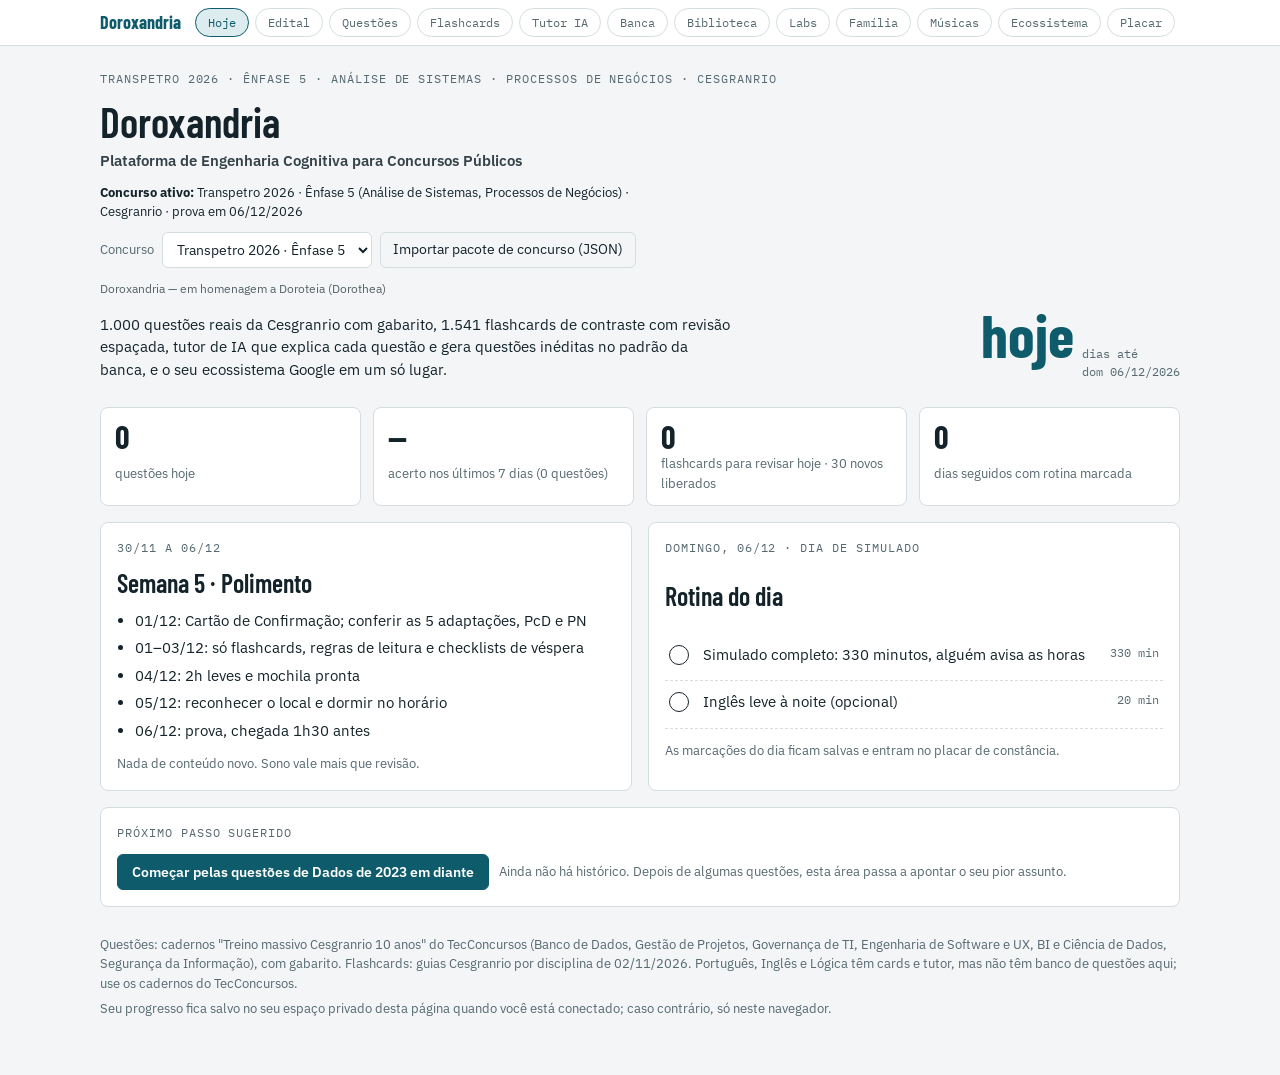
==== index.html @ 5d6d18c9 "Doroxandria web lê pacotes de concurso (multi-concurso) Co-Authored-By: Claude Opus 5.5 <noreply@ant" ====
<!doctype html>
<html lang="pt-BR"><head><meta charset="utf-8"><meta name="viewport" content="width=device-width,initial-scale=1,viewport-fit=cover"><meta name="theme-color" content="#0d5b6b"><link rel="manifest" href="manifest.json"><link rel="icon" href="icon-192.png"><link rel="apple-touch-icon" href="icon-192.png"><style>:root{color-scheme:light;padding:env(safe-area-inset-top,0px) 0 env(safe-area-inset-bottom,0px)}body{margin:0;font:14px system-ui,sans-serif}img{max-width:100%}[hidden]{display:none!important}</style>
<title>Doroxandria · Plataforma de Engenharia Cognitiva para Concursos Públicos</title>

<link rel="preconnect" href="https://fonts.googleapis.com">
<link rel="preconnect" href="https://fonts.gstatic.com" crossorigin>
<link rel="stylesheet" href="https://fonts.googleapis.com/css2?family=Barlow+Condensed:wght@500;600;700&family=IBM+Plex+Sans:ital,wght@0,400;0,500;0,600;1,400&family=IBM+Plex+Mono:wght@400;500&display=swap">
<style>
/* Layout: barra de navegação fixa com as seis áreas; cada área é uma coluna de leitura no estilo do caderno de prova; placar lateral só em telas largas. */
:root{
  --bg:#f3f5f6; --paper:#ffffff; --ink:#14232a; --muted:#566870; --line:#d5dde0;
  --accent:#0d5b6b; --accent-soft:#dcecef; --warn:#a96400; --warn-soft:#f8ecd8;
  --bad:#a3322a; --bad-soft:#f6e1de; --ok:#2c6e3f; --ok-soft:#e1efe4; --on-accent:#ffffff;
  --display:"Barlow Condensed","Arial Narrow",Arial,sans-serif;
  --body:"IBM Plex Sans",system-ui,-apple-system,"Segoe UI",sans-serif;
  --mono:"IBM Plex Mono",ui-monospace,Menlo,Consolas,monospace;
}
@media (prefers-color-scheme:dark){:root:not([data-theme="light"]){
  --bg:#0e1619; --paper:#152126; --ink:#e3ecee; --muted:#9db0b6; --line:#2a3a40;
  --accent:#5fb6c6; --accent-soft:#16343b; --warn:#e3a54b; --warn-soft:#3a2c14;
  --bad:#ec8b81; --bad-soft:#3d1f1c; --ok:#7fc794; --ok-soft:#183324; --on-accent:#0e1619; color-scheme:dark}}
:root[data-theme="dark"]{
  --bg:#0e1619; --paper:#152126; --ink:#e3ecee; --muted:#9db0b6; --line:#2a3a40;
  --accent:#5fb6c6; --accent-soft:#16343b; --warn:#e3a54b; --warn-soft:#3a2c14;
  --bad:#ec8b81; --bad-soft:#3d1f1c; --ok:#7fc794; --ok-soft:#183324; --on-accent:#0e1619; color-scheme:dark}
*{box-sizing:border-box}
body{background:var(--bg);color:var(--ink);font-family:var(--body);font-size:15px;line-height:1.5;margin:0;
  padding-left:max(16px,env(safe-area-inset-left,0px));padding-right:max(16px,env(safe-area-inset-right,0px));padding-block:0 56px}
.wrap{max-width:1080px;margin:0 auto}
h1,h2,h3{font-family:var(--display);font-weight:600;line-height:1.1;text-wrap:balance;margin:0}
h1{font-size:clamp(28px,4.6vw,42px)} h2{font-size:26px} h3{font-size:19px}
p{margin:0;max-width:70ch}
.eyebrow{font-family:var(--mono);font-size:12px;letter-spacing:.08em;text-transform:uppercase;color:var(--muted)}
.mono{font-family:var(--mono);font-variant-numeric:tabular-nums}
.note{font-size:13px;color:var(--muted)}
a{color:var(--accent)}
button{font-family:var(--body);font-size:14px;cursor:pointer;border-radius:6px;border:1px solid var(--line);background:var(--paper);color:var(--ink);padding:8px 14px}
button.primary{background:var(--accent);border-color:var(--accent);color:var(--on-accent);font-weight:600}
button.ghost{background:none}
button:disabled{opacity:.5;cursor:default}
button:focus-visible,select:focus-visible,input:focus-visible,textarea:focus-visible,a:focus-visible{outline:2px solid var(--accent);outline-offset:2px}
select,input[type=number],textarea{font-family:var(--body);font-size:14px;padding:7px 10px;border:1px solid var(--line);border-radius:6px;background:var(--paper);color:var(--ink);max-width:100%}
textarea{width:100%;resize:vertical;min-height:70px}

body::before{content:"";position:fixed;inset:0 0 auto;height:env(safe-area-inset-top,0px);z-index:10;background:var(--paper)}
nav.top{position:sticky;top:env(safe-area-inset-top,0px);z-index:5;background:var(--paper);border-bottom:1px solid var(--line);
  margin-left:calc(-1 * max(16px,env(safe-area-inset-left,0px)));margin-right:calc(-1 * max(16px,env(safe-area-inset-right,0px)));
  padding-block:8px;padding-left:max(16px,env(safe-area-inset-left,0px));padding-right:max(16px,env(safe-area-inset-right,0px))}
nav.top .in{max-width:1080px;margin:0 auto;display:flex;gap:6px;overflow-x:auto;scrollbar-width:none;align-items:center}
nav.top .brand{font-family:var(--display);font-weight:700;font-size:18px;margin-right:8px;white-space:nowrap;color:var(--accent)}
nav.top button{flex:0 0 auto;font-family:var(--mono);font-size:12px;padding:6px 12px;border-radius:999px;color:var(--muted)}
nav.top button[aria-current="page"]{color:var(--accent);border-color:var(--accent);background:var(--accent-soft)}
nav.top .sync{margin-left:auto;font-family:var(--mono);font-size:11px;color:var(--muted);white-space:nowrap;padding-left:8px}

header.hero{padding-block:24px 8px;display:grid;gap:10px}
.hero-row{display:flex;flex-wrap:wrap;gap:16px;align-items:flex-end;justify-content:space-between}
.count{display:flex;align-items:baseline;gap:8px}
.count .n{font-family:var(--display);font-size:60px;font-weight:700;color:var(--accent);line-height:.9}
.count .l{font-family:var(--mono);font-size:12px;color:var(--muted)}

section.view{padding-top:18px;display:grid;gap:16px}
.panel{background:var(--paper);border:1px solid var(--line);border-radius:8px;padding:16px;display:grid;gap:12px;min-width:0}
.grid2{display:grid;grid-template-columns:repeat(auto-fit,minmax(300px,1fr));gap:16px}
.grid3{display:grid;grid-template-columns:repeat(auto-fit,minmax(200px,1fr));gap:12px}
.kpi{display:grid;gap:2px;padding:12px 14px;border:1px solid var(--line);border-radius:8px;background:var(--paper);min-width:0}
.kpi b{font-family:var(--display);font-size:32px;font-weight:700;line-height:1}
.kpi span{font-size:13px;color:var(--muted)}
.row{display:flex;flex-wrap:wrap;gap:10px;align-items:center}
.chips{display:flex;flex-wrap:wrap;gap:6px}
.chips button{font-size:13px;padding:5px 10px;border-radius:999px}
.chips button[aria-pressed="true"]{background:var(--accent-soft);border-color:var(--accent);color:var(--accent)}
.filters{display:grid;grid-template-columns:repeat(auto-fit,minmax(200px,1fr));gap:10px;align-items:end}
.filters label{display:grid;gap:4px;font-size:13px;color:var(--muted)}
.pill{display:inline-block;font-family:var(--mono);font-size:11px;padding:2px 8px;border-radius:999px;border:1px solid currentColor;white-space:nowrap}
.pill.ok{color:var(--ok);background:var(--ok-soft)} .pill.bad{color:var(--bad);background:var(--bad-soft)} .pill.warn{color:var(--warn);background:var(--warn-soft)} .pill.acc{color:var(--accent);background:var(--accent-soft)}
.check{display:grid;gap:2px}
.check label{display:grid;grid-template-columns:24px 1fr auto;gap:10px;align-items:start;padding:8px 4px;border-bottom:1px dashed var(--line);cursor:pointer}
.check input{appearance:none;width:20px;height:20px;border:1.5px solid var(--ink);border-radius:50%;margin:1px 0 0;cursor:pointer;background:var(--paper)}
.check input:checked{background:var(--ink)}
.check input:checked + span{color:var(--muted);text-decoration:line-through}
.check .min{font-family:var(--mono);font-size:12px;color:var(--muted)}
ul.clean{margin:0;padding-left:18px;display:grid;gap:5px}

/* questões */
.layout{display:grid;grid-template-columns:minmax(0,1fr) 270px;gap:16px}
@media (max-width:860px){.layout{grid-template-columns:1fr}}
.q-meta{display:flex;flex-wrap:wrap;gap:6px 14px;font-family:var(--mono);font-size:12px;color:var(--muted)}
.q-text{white-space:pre-wrap;font-size:15.5px;line-height:1.55;max-width:74ch}
.alts{display:grid;gap:8px}
.alt{display:grid;grid-template-columns:30px 1fr;gap:10px;align-items:start;padding:10px 12px;border:1px solid var(--line);border-radius:8px;background:var(--paper);text-align:left;font-size:15px;line-height:1.45;white-space:pre-wrap;width:100%}
.alt .l{font-family:var(--display);font-size:20px;font-weight:700;color:var(--accent)}
.alt:hover{border-color:var(--accent)}
.alt.chosen{border-color:var(--accent);background:var(--accent-soft)}
.alt.right{border-color:var(--ok);background:var(--ok-soft)}
.alt.wrong{border-color:var(--bad);background:var(--bad-soft)}
.alt.elim{opacity:.45;text-decoration:line-through}
.feedback{border-left:4px solid var(--accent);padding:10px 14px;background:var(--accent-soft);border-radius:0 8px 8px 0;display:grid;gap:8px}
.feedback.ok{border-color:var(--ok);background:var(--ok-soft)}
.feedback.bad{border-color:var(--bad);background:var(--bad-soft)}
.ai{white-space:pre-wrap;font-size:14.5px;line-height:1.55;border:1px dashed var(--accent);border-radius:8px;padding:12px 14px;background:var(--paper)}
.ai.thinking{color:var(--muted);font-style:italic}
.taxo{display:flex;flex-wrap:wrap;gap:6px;align-items:center}
.taxo button{font-size:12px;padding:4px 10px;border-radius:999px}
.taxo button[aria-pressed="true"]{background:var(--warn-soft);border-color:var(--warn);color:var(--warn)}
.grid10{display:grid;grid-template-columns:repeat(10,1fr);gap:4px}
.grid10 button{padding:6px 0;font-family:var(--mono);font-size:12px;border-radius:4px}
.grid10 button.done{background:var(--accent-soft);border-color:var(--accent)}
.grid10 button.cur{outline:2px solid var(--accent)}
.grid10 button.flag{border-color:var(--warn);color:var(--warn)}
.timer{font-family:var(--display);font-size:30px;font-weight:600}
.big{font-family:var(--display);font-size:42px;font-weight:700;line-height:1;color:var(--accent)}

/* flashcards */
.card{min-height:220px;display:grid;gap:14px;align-content:start;border:1px solid var(--line);border-radius:12px;padding:22px;background:var(--paper)}
.card .front{font-size:19px;line-height:1.45;font-weight:500}
.card .back{font-size:16px;line-height:1.55;border-top:1px dashed var(--line);padding-top:14px;white-space:pre-wrap}
.grades{display:grid;grid-template-columns:repeat(4,1fr);gap:8px}
.grades button{display:grid;gap:2px;padding:10px 6px}
.grades button small{font-family:var(--mono);font-size:11px;color:var(--muted)}
.grades .g0{border-color:var(--bad);color:var(--bad)} .grades .g1{border-color:var(--warn);color:var(--warn)} .grades .g2{border-color:var(--ok);color:var(--ok)} .grades .g3{border-color:var(--accent);color:var(--accent)}

/* tutor */
.chat{display:grid;gap:10px}
.msg{padding:10px 14px;border-radius:10px;white-space:pre-wrap;line-height:1.55;max-width:80ch}
.msg.u{background:var(--accent-soft);justify-self:end}
.msg.a{background:var(--paper);border:1px solid var(--line)}

/* ecossistema */
.links{display:grid;grid-template-columns:repeat(auto-fit,minmax(260px,1fr));gap:10px}
.link{display:grid;gap:4px;padding:12px 14px;border:1px solid var(--line);border-radius:8px;background:var(--paper);text-decoration:none;color:var(--ink);min-width:0}
.link:hover{border-color:var(--accent)}
.btnlink{display:inline-flex;align-items:center;min-height:36px;padding:6px 12px;border:1px solid var(--accent);border-radius:6px;color:var(--accent);text-decoration:none;font-size:14px}
.btnlink.ghost{border-color:var(--line);color:var(--ink)}
.btnlink:hover{background:var(--accent-soft)}
.bib-text{line-height:1.7;max-width:75ch}
.bib-text h3,.bib-text h4{margin:18px 0 6px}
.bib-text p{margin:0 0 10px}
.bib-text li{margin:0 0 6px}
.bib-text mark{background:var(--warn-soft);color:inherit;border-radius:2px}
.link b{font-size:15px}
.link span{font-size:13px;color:var(--muted)}

.bars{display:grid;gap:6px}
.bar{display:grid;grid-template-columns:minmax(90px,140px) 1fr 70px;gap:8px;align-items:center;font-size:13px}
.bar .track{height:10px;background:var(--accent-soft);border-radius:2px;overflow:hidden}
.bar .fill{height:100%;background:var(--accent)}
.bar .v{font-family:var(--mono);text-align:right;font-size:12px}
table{border-collapse:collapse;width:100%;font-size:13px}
th,td{text-align:left;padding:6px 8px;border-bottom:1px solid var(--line);vertical-align:top}
th{font-family:var(--mono);font-size:11px;letter-spacing:.06em;text-transform:uppercase;color:var(--muted);font-weight:500}
td.num,th.num{text-align:right;font-family:var(--mono)}
.tbl{overflow-x:auto}
.empty{padding:20px;text-align:center;color:var(--muted)}
footer{padding-top:28px;font-size:13px;color:var(--muted);display:grid;gap:6px}
@media (prefers-reduced-motion:reduce){*{transition:none!important;animation:none!important}}
</style>

<nav class="top" aria-label="Áreas"><div class="in">
  <span class="brand">Doroxandria</span>
  <button type="button" data-v="hoje" aria-current="page">Hoje</button>
  <button type="button" data-v="edital">Edital</button>
  <button type="button" data-v="questoes">Questões</button>
  <button type="button" data-v="cards">Flashcards</button>
  <button type="button" data-v="tutor">Tutor IA</button>
  <button type="button" data-v="banca">Banca</button>
  <button type="button" data-v="biblio">Biblioteca</button>
  <button type="button" data-v="labs">Labs</button>
  <button type="button" data-v="familia">Família</button>
  <button type="button" data-v="musicas">Músicas</button>
  <button type="button" data-v="eco">Ecossistema</button>
  <button type="button" data-v="placar">Placar</button>
  <span class="sync" id="sync">salvo neste navegador</span>
</div></nav>

<div class="wrap">
<header class="hero">
  <div class="eyebrow" id="heroEyebrow">Carregando o concurso…</div>
  <div class="hero-row">
    <div style="display:grid;gap:6px;min-width:0">
      <h1>Doroxandria</h1><p class="subtitulo" style="margin:0 0 4px;font-size:15px;font-weight:600;opacity:.85">Plataforma de Engenharia Cognitiva para Concursos Públicos</p><p class="concurso-ativo" style="margin:0 0 4px;font-size:13px"><b>Concurso ativo:</b> <span id="concAtivo">carregando…</span></p><div class="row conc-row" style="gap:8px;margin:0 0 6px"><label class="note" for="concSel">Concurso</label><select id="concSel"><option value="">Carregando…</option></select><label class="btnlink ghost" style="cursor:pointer">Importar pacote de concurso (JSON)<input type="file" id="pacFile" accept="application/json,.json" hidden></label><span class="note" id="pacNote" role="status"></span></div><p class="homenagem" style="margin:0 0 10px;font-size:12px;opacity:.7">Doroxandria — em homenagem a Doroteia (Dorothea)</p>
      <p id="heroText">Questões reais com gabarito, flashcards de contraste com revisão espaçada, tutor de IA que explica cada questão e gera questões inéditas no padrão da banca, e o seu ecossistema Google em um só lugar.</p>
    </div>
    <div class="count"><span class="n mono" id="days">—</span><span class="l" id="daysLabel">dias até<br>a prova</span></div>
  </div>
</header>

<!-- HOJE -->
<section class="view" id="v-hoje">
  <div class="grid3" id="kpis"></div>
  <div class="grid2">
    <div class="panel">
      <div class="eyebrow" id="weekLabel">Semana</div>
      <h2 id="weekTitle">Plano da semana</h2>
      <ul class="clean" id="weekTasks"></ul>
      <div class="note" id="weekGoal"></div>
    </div>
    <div class="panel">
      <div class="eyebrow" id="todayLabel">Rotina de hoje</div>
      <h2>Rotina do dia</h2>
      <div class="check" id="routine"></div>
      <div class="note">As marcações do dia ficam salvas e entram no placar de constância.</div>
    </div>
  </div>
  <div class="panel">
    <div class="eyebrow">Próximo passo sugerido</div>
    <div id="nextStep" class="row"></div>
  </div>
</section>

<!-- EDITAL (painel da prova, pesos, edital e cadernos, tudo do pacote do concurso) -->
<section class="view" id="v-edital" hidden>
  <div id="editalBody" style="display:grid;gap:16px"></div>
</section>

<!-- QUESTÕES -->
<section class="view" id="v-questoes" hidden>
  <div class="panel" id="qsetup">
    <div class="chips" role="group" aria-label="Modo">
      <button type="button" data-m="treino" aria-pressed="true">Treino com correção na hora</button>
      <button type="button" data-m="simulado" aria-pressed="false">Simulado cronometrado</button>
      <button type="button" data-m="erros" aria-pressed="false">Refazer erros</button>
    </div>
    <div class="chips" id="discChips" aria-label="Disciplinas"></div>
    <div class="filters">
      <label>Assunto<select id="assunto"><option value="">Todos os assuntos do filtro</option></select></label>
      <label>Período<select id="periodo"><option value="2023">2023 em diante (estilo atual)</option><option value="2019">2019 em diante</option><option value="0">Todos (2016 a 2026)</option></select></label>
      <label>Ordem<select id="ordem"><option value="rand">Aleatória</option><option value="recent">Mais recentes primeiro</option></select></label>
      <label id="nWrap" hidden>Questões no simulado<input type="number" id="nSim" min="5" max="70" step="5" value="20"></label>
    </div>
    <div class="row">
      <label class="row" style="gap:6px;font-size:13px"><input type="checkbox" id="foraEnfase" checked> Ocultar assuntos de outras ênfases</label>
      <label class="row" style="gap:6px;font-size:13px"><input type="checkbox" id="semFeitas"> Só questões ainda não feitas</label>
    </div>
    <div class="row"><button type="button" class="primary" id="qstart">Começar</button><span class="note" id="qcount"></span></div>
  </div>
  <div class="layout" id="qarena" hidden>
    <div class="panel" id="qpanel"></div>
    <aside class="panel" id="qside"></aside>
  </div>
</section>

<!-- FLASHCARDS -->
<section class="view" id="v-cards" hidden>
  <div class="panel">
    <div class="chips" id="cardChips" aria-label="Disciplinas dos flashcards"></div>
    <div class="row">
      <span class="note" id="cardCount"></span>
      <label class="row" style="gap:6px;font-size:13px">Novos por dia <input type="number" id="newPerDay" min="0" max="200" step="5" value="30" style="width:80px"></label>
    </div>
  </div>
  <div id="cardStage"></div>
</section>

<!-- TUTOR -->
<section class="view" id="v-tutor" hidden>
  <div class="grid2">
    <div class="panel">
      <div class="eyebrow">Gerador de questões inéditas</div>
      <h2>Questões no padrão <span data-conc="banca" data-padrao="da banca">Cesgranrio</span></h2>
      <p class="note">O tutor lê duas questões reais do assunto escolhido e escreve uma nova no mesmo molde: distrator vizinho, absoluto plantado, frase decisiva.</p>
      <div class="filters">
        <label>Disciplina<select id="genDisc"></select></label>
        <label>Assunto<select id="genAss"></select></label>
      </div>
      <div class="row"><button type="button" class="primary" id="genBtn">Gerar questão</button><span class="note" id="genNote"></span></div>
      <div id="genOut"></div>
    </div>
    <div class="panel">
      <div class="eyebrow">Converse com o tutor</div>
      <h2>Tutor <span data-conc="banca" data-padrao="de concursos">Cesgranrio</span></h2>
      <label class="note">Quem explica <select id="persona"></select></label>
      <div class="chips" id="tutorQuick"></div>
      <div class="chat" id="chat"></div>
      <textarea id="chatIn" placeholder="Ex.: qual a diferença entre IDS e IPS do jeito que a Cesgranrio cobra?"></textarea>
      <div class="row"><button type="button" class="primary" id="chatSend">Enviar</button><button type="button" class="ghost" id="chatStop" hidden>Parar</button><button type="button" class="ghost" id="chatClear">Limpar conversa</button></div>
      <p class="note" id="tutorNote">O tutor usa o seu próprio acesso ao Claude e pede permissão na primeira pergunta.</p>
    </div>
  </div>
</section>

<!-- BIBLIOTECA -->
<section class="view" id="v-biblio" hidden>
  <div class="panel">
    <div class="eyebrow">Fonte única: Google Drive · Arena · Base de conhecimento</div>
    <h2>Biblioteca</h2>
    <p class="note" id="bibNote">Guias, edital, prova comentada, cadernos de questões e aulas. No Claude, os textos vêm direto do seu Google Drive. Na versão pública, os guias abrem aqui e o resto abre no Drive (só para você, logado).</p>
    <div class="row"><input type="search" id="bibQ" placeholder="Buscar por título ou disciplina" style="flex:1;min-width:0;padding:8px 10px;border:1px solid var(--line);border-radius:6px;background:var(--paper);color:var(--ink)"><button type="button" class="ghost" id="bibNew">O que há de novo no Drive</button></div>
    <div class="chips" id="bibChips"></div>
    <div id="bibList" style="display:grid;gap:14px"></div>
  </div>
  <div class="panel" id="bibReader" hidden>
    <div class="row"><button type="button" class="ghost" id="bibBack">← Voltar à lista</button><a class="btnlink ghost" id="bibOpen" target="_blank" rel="noopener">Abrir no Drive ↗</a><span class="note" id="bibSrc"></span></div>
    <h2 id="bibTitle"></h2>
    <div class="row"><input type="search" id="bibFind" placeholder="Procurar neste texto" style="flex:1;min-width:0;padding:8px 10px;border:1px solid var(--line);border-radius:6px;background:var(--paper);color:var(--ink)"><span class="note" id="bibHits"></span></div>
    <div id="bibText" class="bib-text"></div>
  </div>
</section>

<!-- LABS -->
<section class="view" id="v-labs" hidden>
  <div class="panel">
    <div class="eyebrow">Laboratório de SQL · roda no seu navegador</div>
    <h2>Labs · SQL com as tabelas da prova</h2>
    <p class="note">Quatro tabelas pequenas, no estilo das questões da Cesgranrio. Escolha um desafio, escreva a consulta e execute. O app compara o seu resultado com o esperado, sem olhar o nome das colunas nem a ordem das linhas, a menos que o desafio peça ORDER BY.</p>
    <div class="row"><label class="note">Desafio <select id="sqlCh"></select></label><span class="pill acc" id="sqlScore"></span></div>
    <div class="panel" id="sqlTask" style="background:var(--accent-soft)"></div>
    <textarea id="sqlIn" spellcheck="false" style="font-family:var(--mono);min-height:120px" placeholder="SELECT ..."></textarea>
    <div class="row"><button type="button" class="primary" id="sqlRun">Executar e conferir</button><button type="button" class="ghost" id="sqlShow">Mostrar uma resposta</button><button type="button" class="ghost" id="sqlSchema">Ver as tabelas</button><span class="note" id="sqlNote"></span></div>
    <div id="sqlOut"></div>
  </div>
</section>

<!-- FAMILIA -->
<section class="view" id="v-familia" hidden>
  <div class="panel">
    <div class="eyebrow" id="famEyebrow">Banca em Família</div>
    <h2>Família</h2>
    <p class="note">Cada parente explica um ponto da prova do jeito dele. Leia a fala curta em voz alta e depois a explicação. O botão leva ao tutor já no personagem.</p>
    <div class="chips" id="famChips"></div>
    <div id="famList" style="display:grid;gap:12px"></div>
  </div>
</section>

<!-- MUSICAS -->
<section class="view" id="v-musicas" hidden>
  <div class="panel">
    <div class="eyebrow">Paródias de estudo · Conhecimentos Específicos</div>
    <h2>Músicas</h2>
    <p class="note">Letras originais para cantar na melodia que você já sabe. O refrão carrega a lista ou o contraste que cai na prova. Quando houver faixa gerada no Flow Music, o botão abre a música na sua conta.</p>
    <div class="chips" id="musChips"></div>
    <div id="musList" style="display:grid;gap:12px"></div>
  </div>
</section>

<!-- BANCA -->
<section class="view" id="v-banca" hidden>
  <div class="panel">
    <div class="eyebrow">Perfil da <span data-conc="banca" data-padrao="banca">Cesgranrio</span>, prioridades e lições dos professores</div>
    <h2>Banca</h2>
    <div class="chips" id="bancaTabs"></div>
    <div id="bancaBody" style="display:grid;gap:12px"></div>
    <div class="note" id="bancaNote"></div>
  </div>
</section>

<!-- ECOSSISTEMA -->
<section class="view" id="v-eco" hidden>
  <div id="ecoLinks" style="display:grid;gap:16px"></div>
  <div class="panel">
    <div class="eyebrow">Como usar cada ferramenta na reta final</div>
    <h2>Seu ecossistema de estudo</h2>
    <div class="tbl"><table>
      <thead><tr><th>Ferramenta</th><th>Para quê nesta prova</th><th>Quando</th></tr></thead>
      <tbody>
        <tr><td><b>Doroxandria (esta página)</b></td><td>Questões reais com correção, simulados de domingo, refação de erros, flashcards de contraste, tutor</td><td>Todo dia, blocos de Específicas e Anki</td></tr>
        <tr><td><b>Gemini Notebook</b></td><td>Um caderno por disciplina com o guia Cesgranrio como fonte principal; Resumo em Áudio da lei seca e dos pares de contraste; teste e cartões gerados das suas fontes</td><td>Áudio no deslocamento; teste no fim do bloco do dia</td></tr>
        <tr><td><b>Gemini (app)</b></td><td>Gems por disciplina que respondem só com base no guia; Canvas para simular OLAP, normalização e tabela-verdade; Deep Research para LGPD, normas ISO e NIST atualizadas</td><td>Quando travar num conceito; uma vez para cada norma</td></tr>
        <tr><td><b>Flow e Veo</b></td><td>Cenas curtas para o palácio da memória: 14 táticas ATT&amp;CK, STRIDE, 5 grupos do PMBOK, ACID, as 6 operações OLAP</td><td>Uma lista por dia nas semanas 2 e 3</td></tr>
        <tr><td><b>Google Vids</b></td><td>Microaulas narradas a partir do seu caderno de erros no Docs</td><td>Semana 4, para revisar os erros recorrentes</td></tr>
        <tr><td><b>Colab</b></td><td>Estatística do seu desempenho e da incidência da banca a partir do banco de questões</td><td>Segunda-feira, junto da correção do simulado</td></tr>
        <tr><td><b>TecConcursos</b></td><td>43 cadernos por tópico para volume e para medir com questões novas</td><td>Sessões de Específicas</td></tr>
      </tbody>
    </table></div>
  </div>
</section>

<!-- PLACAR -->
<section class="view" id="v-placar" hidden>
  <div class="panel" id="placar"></div>
  <div class="panel" id="progIO">
    <div class="eyebrow">Levar o progresso para outro aparelho</div>
    <h3>Exportar e importar</h3>
    <p class="note">O arquivo guarda questões feitas, flashcards, simulados e tipos de erro. Ao importar, o app junta com o que já existe aqui, sem apagar nada.</p>
    <div class="row"><button type="button" class="primary" id="expFile">Baixar progresso (.json)</button><button type="button" id="expCopy">Copiar progresso</button><label class="btnlink ghost" style="cursor:pointer">Importar arquivo<input type="file" id="impFile" accept="application/json,.json" hidden></label></div>
    <textarea id="impText" placeholder="Ou cole aqui o texto copiado de outro aparelho e clique em Importar texto"></textarea>
    <div class="row"><button type="button" id="impBtn">Importar texto</button><span class="note" id="ioNote"></span></div>
  </div>
</section>

<footer>
  <div>Questões: cadernos "Treino massivo Cesgranrio 10 anos" do TecConcursos (Banco de Dados, Gestão de Projetos, Governança de TI, Engenharia de Software e UX, BI e Ciência de Dados, Segurança da Informação), com gabarito. Flashcards: guias Cesgranrio por disciplina de 02/11/2026. Português, Inglês e Lógica têm cards e tutor, mas não têm banco de questões aqui; use os cadernos do TecConcursos.</div>
  <div>Seu progresso fica salvo no seu espaço privado desta página quando você está conectado; caso contrário, só neste navegador.</div>
</footer>
</div>

<script>
(function(){
  "use strict";
  var $=function(id){return document.getElementById(id)};
  var esc=function(s){return String(s==null?'':s).replace(/[&<>"]/g,function(c){return {'&':'&amp;','<':'&lt;','>':'&gt;','"':'&quot;'}[c]})};
  var EXAM=null; // data da prova: vem do pacote do concurso ativo (concurso.datas.prova)
  var DISC={Dados:'Dados',BI_CienciaDados:'BI e Dados',EngSoftware_UX:'Eng. Software e UX',Projetos:'Projetos',Governanca:'Governança e LGPD',Seguranca:'Segurança'};
  var FORA=/Python|NumPy|Pandas|Tensores|Keras|Matplotlib|Scikit|NLTK|Bibliotecas Python|Linguagem R|Scala|Machine Learning|Redes Neurais|Deep Learning|IA Generativa|Linguagem Natural|LLM|Treinamento e Avalia|Multiagentes|Hadoop|Streaming|Jupyter|ERP \(Enterprise|IN SGD|CMMI|MPS\.BR|Protocolos Seguros|TLS, SSL|IPSec|SSH|Redes Sem Fio|Transferência Segura|RADIUS|Kerberos|Hardening|Forense|Blockchain|SQL Server|Oracle|MySQL|PostgreSQL|Access|Procedimentos armazenados|PL\/SQL|Padrões de Projeto|Pontos de Função|Maven|Jenkins|SubVersion|Github|Esteganografia|Algoritmos de Criptografia|Análise de Código Malicioso|Microsoft Endpoint/i;
  var WEEKS=[
    {s:'2026-11-02',e:'2026-11-08',n:'Semana 1 · Diagnóstico',t:['Dados todos os dias: SQL com tabela e ER → relacional com instâncias','Segurança em dias alternados: malware, ataques, ferramentas de defesa','Lógica em bloco curto diário (equivalências e negação)','Não abra a prova 2023 comentada antes de domingo','Domingo 08/11: Simulado 1 com a prova 2023, ordem A, 330 min'],g:'Meta do Simulado 1: Específicas ≥ 30 · Português ≥ 7 · Inglês ≥ 4'},
    {s:'2026-11-09',e:'2026-11-15',n:'Semana 2 · Blocos fracos',t:['Segunda: correção do Simulado 1 (2h) e taxonomia dos erros','Bloco abaixo de 60% ganha sessão diária','Requisitos, testes e V&V, UML pela descrição, UX (Nielsen, WCAG, protótipos, MVP)','Criptografia (qual chave de quem), IAM, normas pelo número; DW/OLAP; ACID','Domingo 15/11: Simulado 2, ordem B (Inglês primeiro)'],g:'Meta do Simulado 2: Específicas ≥ 33 · Português ≥ 7 · Inglês ≥ 5'},
    {s:'2026-11-16',e:'2026-11-22',n:'Semana 3 · Volume misto e lei seca',t:['Sessões com três assuntos intercalados, 3,5 min por questão','Lei seca 30 min/dia: LGPD, normas, Scrum Guide, grupos × áreas, PMBOK 7','Uma sessão de cálculo: rede, PERT, valor agregado','Glossário do bloco 4 (2h)','Domingo 22/11: Simulado 3 com questões não vistas; fixe a ordem do dia'],g:'Meta do Simulado 3: Específicas ≥ 36 · Português ≥ 8 · Inglês ≥ 5'},
    {s:'2026-11-23',e:'2026-11-29',n:'Semana 4 · Reforço por erro',t:['Só subitens com dois ou mais erros','Segunda passada na prova 2023 (erradas e "?")','Inglês: texto da Transpetro 2023 pela terceira vez','Último conteúdo novo na sexta 27/11','Domingo 29/11: Simulado 4, ensaio geral no horário da prova'],g:'Meta do Simulado 4: Específicas ≥ 38 · Gerais ≥ 12'},
    {s:'2026-11-30',e:'2026-12-06',n:'Semana 5 · Polimento',t:['01/12: Cartão de Confirmação; conferir as 5 adaptações, PcD e PN','01–03/12: só flashcards, regras de leitura e checklists de véspera','04/12: 2h leves e mochila pronta','05/12: reconhecer o local e dormir no horário','06/12: prova, chegada 1h30 antes'],g:'Nada de conteúdo novo. Sono vale mais que revisão.'}
  ];
  var ROUTINE=[['esp1','Específicas, sessão 1 (bloco prioritário)',100],['esp2','Específicas, sessão 2 (bloco fraco)',100],['ing','Inglês: um texto Cesgranrio cronometrado',45],['port','Português: 10 questões',20],['log','Lógica: 15 questões',30],['lei','Lei seca e listas',30],['erros','Triagem dos erros do dia',40],['anki','Flashcards devidos',25]];

  // ---------- estado ----------
  var state={hist:{},srs:{},sims:[],days:{},newCount:{},u:0};
  try{var raw=localStorage.getItem('arenaTP.v2'); if(raw) state=Object.assign(state,JSON.parse(raw));}catch(e){}
  var dbRef=null, saveTimer=null, saving=false, dirty=false;
  function stamp(){state.u=Date.now();}
  function persist(){ stamp(); try{localStorage.setItem('arenaTP.v2',JSON.stringify(state));}catch(e){} dirty=true; if(dbRef){ clearTimeout(saveTimer); saveTimer=setTimeout(flush,2500); } }
  function flush(){ if(!dbRef||saving||!dirty) return; saving=true; dirty=false; $('sync').textContent='salvando…';
    dbRef.set(JSON.parse(JSON.stringify(state))).then(function(){ $('sync').textContent='sincronizado'; }).catch(function(e){ $('sync').textContent= e&&e.code==='quota_exceeded'?'espaço cheio':'salvo neste navegador'; if(e&&e.code==='invalid_argument') dbRef=null; }).then(function(){ saving=false; if(dirty) saveTimer=setTimeout(flush,2500); }); }
  function mergeIn(o){ if(!o) return; var k;
    for(k in (o.hist||{})){ var a=state.hist[k], b=o.hist[k]; if(!a || (b.w||0)>(a.w||0)) state.hist[k]=b; }
    for(k in (o.srs||{})){ var c=state.srs[k], d=o.srs[k]; if(!c || (d.u||0)>(c.u||0)) state.srs[k]=d; }
    for(k in (o.days||{})){ state.days[k]=Object.assign({},o.days[k],state.days[k]||{}); }
    for(k in (o.newCount||{})){ state.newCount[k]=Math.max(state.newCount[k]||0,o.newCount[k]); }
    var seen={}; state.sims=(state.sims||[]).concat(o.sims||[]).filter(function(s){ if(seen[s.when]) return false; seen[s.when]=1; return true; }).sort(function(x,y){return x.when-y.when}); }
  (async function(){ try{ if(!window.claude||!window.claude.use) return; var user=await window.claude.use('user'); var db=await window.claude.use('db'); if(!user||!db) return; var id=await user.id(); if(!id) return;
      dbRef=db.doc('data/users/'+id+'/progress'); var snap=await dbRef.get(); if(snap.exists){ mergeIn(snap.data()); try{localStorage.setItem('arenaTP.v2',JSON.stringify(state));}catch(e){} rerender(); }
      $('sync').textContent='sincronizado'; dirty=true; flush(); }catch(e){ dbRef=null; } })();

  // ---------- util ----------
  function todayKey(d){ d=d||new Date(); return d.getFullYear()+'-'+String(d.getMonth()+1).padStart(2,'0')+'-'+String(d.getDate()).padStart(2,'0'); }
  function dayNum(d){ d=d||new Date(); return Math.floor(new Date(d.getFullYear(),d.getMonth(),d.getDate()).getTime()/86400000); }
  function shuffle(a){ for(var i=a.length-1;i>0;i--){ var j=Math.floor(Math.random()*(i+1)); var t=a[i]; a[i]=a[j]; a[j]=t; } return a; }
  function fmt(s){ s=Math.max(0,Math.floor(s)); var h=Math.floor(s/3600), m=Math.floor(s%3600/60), r=s%60; return (h?h+':':'')+(h&&m<10?'0':'')+m+':'+(r<10?'0':'')+r; }
  function shortAss(a){ return String(a||'').replace(/^TI - [^-]+ - /,'').replace(/^(Gestão de Projetos \(PMBOK\)|Direito Digital) - /,''); }

  var TEC='https://www.tecconcursos.com.br/';
  var Q=[], QBY={}, C=[], LINKS=undefined, BANCA=undefined, VIDEOS=undefined, MUSICAS=undefined, musDisc='', FAMILIA=undefined, famQuem='', sample=null, bancaTab='perfil';

  // ---------- CONCURSOS: pacotes no mesmo formato do Doroxandria local ----------
  // concursos/indice.json lista os pacotes do app; o usuário pode importar outros (exportados do Doroxandria).
  // Do pacote saem nome, órgão, banca, datas, painel da prova, pesos, edital, cadernos, plano e conteúdos.
  var Q_ALL=[], C_ALL=[], BIB_ALL=null, CONC=null, PACOTE=null, PACS=[], ALV=null, conteudoToken=0, CONTEUDO_CACHE={}, IMPORT_MEM={};
  var CONC_KEY='arenaTP.concurso', PAC_KEY='arenaTP.pacotes', DIAS=['dom','seg','ter','qua','qui','sex','sáb'];
  // banco desta página (questoes.json) → disciplinas da biblioteca compartilhada do Doroxandria
  var WEB_BIB={Dados:['banco-de-dados'],BI_CienciaDados:['bi-e-analise-de-dados'],EngSoftware_UX:['engenharia-de-software','ux'],Projetos:['gestao-de-projetos'],Governanca:['governanca-de-ti'],Seguranca:['seguranca-da-informacao']};
  var CARD_ALIAS={Geral:'estrategia-de-prova'};
  var PLANOS_EMBUTIDOS={'transpetro-2026-enfase5':{weeks:WEEKS,routine:ROUTINE,domingo:[['sim','Simulado completo: 330 minutos, alguém avisa as horas',330],['ing','Inglês leve à noite (opcional)',20]]}};
  function lerJSON(url){ return fetch(url).then(function(r){ if(!r.ok) throw new Error(url+' ('+r.status+')'); return r.json(); }); }
  function caminhoConteudo(p){ p=String(p||'').trim(); if(!p) return ''; if(/^https?:\/\//i.test(p)) return p; return p.replace(/^\/+/,'').replace(/^dados\//,''); }
  function prepConc(c){ c.nome=c.nome||c.id; c.datas=c.datas||{}; c.painel=c.painel||{}; c.painel.blocos=c.painel.blocos||[]; c.painel.eliminacao=c.painel.eliminacao||{};
    c.disciplinas=c.disciplinas||[]; c.disciplinas.forEach(function(d){ d.itens=d.itens||[]; }); c.plano=c.plano||{}; c.integracoes=c.integracoes||{}; c.conteudos=c.conteudos||{};
    if(!c.edital||typeof c.edital!=='object') c.edital={titulo:c.edital||''}; return c; }
  function validarPacote(p){ if(!p||typeof p!=='object'||p.tipo!=='doroxandria-pacote-concurso'||!p.concurso||!p.concurso.id) throw new Error('Este arquivo não é um pacote de concurso do Doroxandria. No Doroxandria local, use Concursos › Exportar pacote.');
    prepConc(p.concurso); p.biblioteca=p.biblioteca||{}; return p; }
  function lerImportados(){ try{ var o=JSON.parse(localStorage.getItem(PAC_KEY)||'{}'); o=o&&typeof o==='object'?o:{}; Object.keys(IMPORT_MEM).forEach(function(k){ o[k]=IMPORT_MEM[k]; }); return o; }catch(e){ return Object.assign({},IMPORT_MEM); } }
  function gravarImportados(o){ var semMem={}; Object.keys(o).forEach(function(k){ if(!IMPORT_MEM[k]) semMem[k]=o[k]; }); try{ localStorage.setItem(PAC_KEY,JSON.stringify(semMem)); return true; }catch(e){ return false; } }
  function porId(id){ for(var i=0;i<PACS.length;i++) if(PACS[i].id===id) return PACS[i]; return null; }
  function registrarPacote(p,origem){ var id=p.concurso.id, e={id:id,nome:p.concurso.nome,origem:origem,pacote:p,embutido:null}, i=-1;
    PACS.forEach(function(x,k){ if(x.id===id) i=k; });
    if(i<0) PACS.push(e); else if(origem==='importado'){ e.embutido=PACS[i].origem==='embutido'?PACS[i]:PACS[i].embutido; PACS[i]=e; }
    return e; }
  function carregarConcursos(){
    return lerJSON('concursos/indice.json').then(function(ind){ var ps=(ind&&ind.pacotes)||[];
        return Promise.all(ps.map(function(x){ return lerJSON('concursos/'+x.arquivo).then(function(p){ return {p:validarPacote(p),x:x}; }).catch(function(){ return null; }); })); })
      .catch(function(){ return []; })
      .then(function(arr){ var pref='';
        arr.forEach(function(r){ if(!r) return; registrarPacote(r.p,'embutido'); if(r.x.primeiraExecucao&&!pref) pref=r.p.concurso.id; });
        var imp=lerImportados(); Object.keys(imp).forEach(function(k){ try{ registrarPacote(validarPacote(imp[k]),'importado'); }catch(e){} });
        var salvo=''; try{ salvo=localStorage.getItem(CONC_KEY)||''; }catch(e){}
        return porId(salvo)?salvo:(pref||(PACS[0]&&PACS[0].id)||''); }); }
  function associado(alvos){ if(!ALV) return true; for(var i=0;i<(alvos||[]).length;i++) if(ALV[alvos[i]]) return true; return false; }
  function bibPorNome(nome){ if(!nome) return ''; if(CARD_ALIAS[nome]) return CARD_ALIAS[nome];
    for(var i=0;i<PACS.length;i++){ var ds=PACS[i].pacote.biblioteca.disciplinas||[]; for(var j=0;j<ds.length;j++) if(ds[j].curto===nome||ds[j].nome===nome) return ds[j].id; }
    var d=CONC&&CONC.disciplinas.filter(function(x){ return x.curto===nome||x.nome===nome; })[0]; return d?d.bib:''; }
  function materialPorUrl(url){ for(var i=0;i<PACS.length;i++){ var ms=PACS[i].pacote.biblioteca.materiais||[]; for(var j=0;j<ms.length;j++) if(ms[j].url&&ms[j].url===url) return ms[j]; } return null; }
  function itemBibAssociado(i){ if(!ALV||!i.url) return true; var m=materialPorUrl(i.url); if(m) return associado(m.alvos); var b=bibPorNome(i.disc); return b?associado(['disc:'+b]):!i.disc; }
  function bancaAtual(){ return (CONC&&CONC.banca)||''; }
  function dataBR(iso){ var a=String(iso||'').slice(0,10).split('-'); return a.length===3?a[2]+'/'+a[1]+'/'+a[0]:''; }
  function enfaseCurta(c){ return String((c&&c.enfase)||'').replace(/^Ênfase\s*\d+\s*:\s*/i,'').trim(); }
  function linhaConcurso(c){ if(!c) return 'nenhum pacote de concurso carregado · use “Importar pacote de concurso (JSON)”';
    var e=enfaseCurta(c), t=c.nome+(e?' ('+e.replace(/\s*\(([^)]*)\)\s*$/,', $1')+')':''); if(c.banca) t+=' · '+c.banca; if(c.datas.prova) t+=' · prova em '+dataBR(c.datas.prova); return t; }
  function descProva(){ if(!CONC) return 'um concurso público'; var e=enfaseCurta(CONC).replace(/\s*\(([^)]*)\)\s*$/,', $1'), x=[CONC.cargo,e].filter(Boolean).join(', ');
    return 'a prova '+CONC.nome+(x?' ('+x+')':''); }
  function composicaoProva(){ var bl=(CONC&&CONC.painel.blocos)||[]; return bl.length?': '+bl.map(function(b){ return b.nome+' (questões '+b.de+' a '+b.ate+')'; }).join(', '):''; }
  function contextoProva(){ var g=CONC&&CONC.integracoes.gemini; if(g&&g.contexto) return g.contexto;
    return 'Prova: '+descProva()+(bancaAtual()?', banca '+bancaAtual():'')+(CONC&&CONC.datas.prova?', em '+dataBR(CONC.datas.prova):'')+composicaoProva()+'.'; }
  function semConteudo(o){ return '<div class="empty">Sem conteúdo para este concurso'+(o?' ('+esc(o)+')':'')+'.</div>'; }
  function planoAtivo(){ var emb=PLANOS_EMBUTIDOS[CONC?CONC.id:'transpetro-2026-enfase5']; if(emb) return emb;
    var pl=(CONC&&CONC.plano)||{};
    var weeks=(pl.semanas||[]).map(function(x){ return {s:x.de,e:x.ate,n:'Semana '+(x.n||'')+(x.titulo?' · '+x.titulo:''),t:[x.foco].concat(x.tarefas||[]).filter(Boolean),g:x.meta||''}; }).filter(function(w){ return w.s&&w.e; });
    var routine=(pl.rotina||[]).map(function(r,i){ return [r.id||('r'+i),r.rotulo||r.nome||'',+r.min||0]; });
    var tp=+((CONC&&CONC.painel.tempoBaseMin)||0);
    return {weeks:weeks,routine:routine,domingo:tp?[['sim','Simulado completo: '+tp+' minutos',tp]]:routine}; }
  function cadernosDoPacote(){ if(!PACOTE) return []; var ids={}, lista=((CONC.integracoes.tecconcursos||{}).cadernos)||[]; lista.forEach(function(x){ ids[x]=1; });
    var ms=(PACOTE.biblioteca.materiais||[]).filter(function(m){ return m.tipo==='caderno'&&m.url; });
    var sel=ms.filter(function(m){ return ids[m.id]; }); return lista.length?sel:ms.filter(function(m){ return associado(m.alvos); }); }
  function cadernoDaQuestao(q){ var cs=cadernosDoPacote(); if(!cs.length) return null; var pre=q.caderno?q.caderno+' - ':'', bibs=(WEB_BIB[q.disc]||[]).map(function(b){ return 'disc:'+b; });
    var toca=function(m){ return (m.alvos||[]).some(function(a){ return bibs.indexOf(a)>=0; }); };
    var c=pre?cs.filter(function(m){ return String(m.titulo||'').indexOf(pre)===0&&toca(m); })[0]:null;
    if(!c) c=cs.filter(function(m){ var al=m.alvos||[]; return al.length&&al.every(function(a){ return bibs.indexOf(a)>=0; }); })[0];
    return c||null; }
  function discsWebAtivas(){ var cnt={}; Q.forEach(function(q){ cnt[q.disc]=(cnt[q.disc]||0)+1; }); return Object.keys(DISC).filter(function(d){ return cnt[d]; }).map(function(d){ return {d:d,n:cnt[d]}; }); }
  function personasDoConcurso(){ var ps=CONC&&CONC.conteudos.personas, out={};
    if(!CONC) return PERSONAS_PADRAO;
    if(ps&&typeof ps==='object') Object.keys(ps).forEach(function(k){ var p=ps[k]||{}; out[k]={n:p.nome||p.n||k,t:p.trata||p.t||'',d:p.temas||p.d||''}; });
    if(!out['']) out['']={n:'Tutor '+(bancaAtual()||'de concursos'),t:'',d:''}; return out; }
  function cabecalhoConcurso(){ var c=CONC, b=bancaAtual();
    var e=enfaseCurta(c), eb=c?(c.orgao&&String(c.nome).indexOf(c.orgao)<0?c.orgao+' · ':'')+c.nome+(e?' · '+e.replace(/\s*\(([^)]*)\)\s*$/,' · $1'):'')+(b?' · '+b:''):'Doroxandria · sem concurso ativo';
    $('heroEyebrow').textContent=eb; $('concAtivo').textContent=linhaConcurso(c);
    var nq=Q.length, nc=C.length, fmtN=function(n){ return n.toLocaleString('pt-BR'); };
    $('heroText').textContent=(nq?fmtN(nq)+' questões reais'+(b?' da '+b:'')+' com gabarito, ':'Sem banco de questões para este concurso nesta página, ')+(nc?fmtN(nc)+' flashcards de contraste com revisão espaçada, ':'')+'tutor de IA que explica cada questão e gera questões inéditas no padrão da banca, e o seu ecossistema Google em um só lugar.';
    $('daysLabel').innerHTML=EXAM?'dias até<br>'+DIAS[EXAM.getDay()]+' '+dataBR(c.datas.prova):'data da prova<br>a definir';
    document.querySelectorAll('[data-conc]').forEach(function(el){ el.textContent=(c&&c[el.dataset.conc])||el.dataset.padrao||''; });
    $('chatIn').placeholder='Ex.: qual a diferença entre IDS e IPS do jeito que a '+(b||'banca')+' cobra?'; }
  function seletorConcurso(){ var sel=$('concSel');
    sel.innerHTML=PACS.length?PACS.map(function(e){ return '<option value="'+esc(e.id)+'"'+(CONC&&CONC.id===e.id?' selected':'')+'>'+esc(e.nome)+(e.origem==='importado'?' (importado)':'')+'</option>'; }).join(''):'<option value="">Nenhum concurso</option>';
    sel.disabled=!PACS.length; }
  function montarFiltros(){ var ds=discsWebAtivas();
    $('discChips').innerHTML=ds.length?ds.map(function(x){ return '<button type="button" data-d="'+x.d+'" aria-pressed="false">'+esc(DISC[x.d])+' <span class="mono">'+x.n+'</span></button>'; }).join(''):'<span class="note">Sem banco de questões para este concurso nesta página. Use os cadernos do TecConcursos na aba Edital.</span>';
    $('discChips').querySelectorAll('button').forEach(function(b){ b.onclick=function(){ discSel[b.dataset.d]=!discSel[b.dataset.d]; syncChips(); fillAssuntos(); }; });
    var cc={}; C.forEach(function(c){ cc[c.d]=(cc[c.d]||0)+1; });
    var cds=Object.keys(cc).filter(function(d){ return d!=='Geral'; });
    $('cardChips').innerHTML=cds.length?cds.map(function(d){ return '<button type="button" data-d="'+esc(d)+'" aria-pressed="false">'+esc(d)+' <span class="mono">'+cc[d]+'</span></button>'; }).join(''):(C.length?'':'<span class="note">Sem flashcards para este concurso.</span>');
    $('cardChips').querySelectorAll('button').forEach(function(b){ b.onclick=function(){ cardSel[b.dataset.d]=!cardSel[b.dataset.d]; b.setAttribute('aria-pressed',String(!!cardSel[b.dataset.d])); renderCards(); }; });
    $('genDisc').innerHTML=ds.map(function(x){ return '<option value="'+x.d+'">'+esc(DISC[x.d])+'</option>'; }).join(''); fillGen();
    fillAssuntos(); syncChips(); }
  function aplicarConcurso(id){ var e=porId(id); PACOTE=e?e.pacote:null; CONC=PACOTE?PACOTE.concurso:null;
    try{ if(CONC) localStorage.setItem(CONC_KEY,CONC.id); }catch(x){}
    ALV=null; if(CONC){ ALV={}; ALV['concurso:'+CONC.id]=1; CONC.disciplinas.forEach(function(d){ if(d.bib) ALV['disc:'+d.bib]=1; d.itens.forEach(function(it){ if(it.topico) ALV[it.topico]=1; }); }); }
    EXAM=null; var dp=CONC&&CONC.datas.prova; if(dp&&/^\d{4}-\d{2}-\d{2}/.test(dp)){ var a=dp.slice(0,10).split('-'); EXAM=new Date(+a[0],+a[1]-1,+a[2]); }
    if(session) quit();
    Q=Q_ALL.filter(function(q){ return associado((WEB_BIB[q.disc]||[]).map(function(b){ return 'disc:'+b; })); }); QBY={}; Q.forEach(function(q){ QBY[q.id]=q; });
    C=C_ALL.filter(function(c){ var b=bibPorNome(c.d); return b?associado(['disc:'+b]):!CONC; });
    BIB=BIB_ALL?Object.assign({},BIB_ALL,{itens:(BIB_ALL.itens||[]).filter(itemBibAssociado)}):null;
    discSel={}; cardSel={}; bibDisc='';
    PERSONAS=personasDoConcurso(); if(!PERSONAS[persona]) persona='';
    seletorConcurso(); montarFiltros(); cabecalhoConcurso(); fillPersona();
    carregarConteudos(); }
  function carregarConteudos(){ var tk=++conteudoToken, ct=CONC?CONC.conteudos:null;
    function um(chave,legado){ var p=ct?caminhoConteudo(ct[chave]):legado; if(!p) return Promise.resolve(null);
      if(CONTEUDO_CACHE.hasOwnProperty(p)) return Promise.resolve(CONTEUDO_CACHE[p]);
      return lerJSON(p).then(function(j){ CONTEUDO_CACHE[p]=j; return j; },function(){ CONTEUDO_CACHE[p]=null; return null; }); }
    LINKS=BANCA=VIDEOS=MUSICAS=FAMILIA=undefined; musDisc=''; famQuem=''; rerender();
    Promise.all([um('links','links.json'),um('banca','banca.json'),um('videos','videos.json'),um('musicas','musicas.json'),um('familia','familia.json')]).then(function(r){
      if(tk!==conteudoToken) return; LINKS=r[0]; BANCA=r[1]; VIDEOS=r[2]; MUSICAS=r[3]; FAMILIA=r[4]; rerender(); }); }
  function importarPacoteTexto(txt){ var p;
    try{ p=validarPacote(JSON.parse(txt)); }catch(e){ $('pacNote').textContent=e instanceof SyntaxError?'Arquivo inválido: não é JSON.':e.message; return false; }
    var id=p.concurso.id, havia=!!porId(id), imp=lerImportados(); delete IMPORT_MEM[id]; imp[id]=p;
    var ok=gravarImportados(imp); if(!ok) IMPORT_MEM[id]=p;
    registrarPacote(p,'importado'); aplicarConcurso(id);
    $('pacNote').textContent='Pacote “'+p.concurso.nome+'” importado'+(havia?' (substitui a versão anterior deste concurso)':'')+(ok?'.':'; não coube no armazenamento do navegador e vale só nesta sessão.');
    return true; }
  function removerImportado(id){ var imp=lerImportados(); delete imp[id]; delete IMPORT_MEM[id]; gravarImportados(imp);
    var i=-1; PACS.forEach(function(x,k){ if(x.id===id) i=k; }); if(i>=0){ if(PACS[i].embutido) PACS[i]=PACS[i].embutido; else PACS.splice(i,1); }
    aplicarConcurso(porId(id)?id:((PACS[0]&&PACS[0].id)||'')); $('pacNote').textContent='Pacote importado removido.'; }
  $('concSel').addEventListener('change',function(){ aplicarConcurso(this.value); $('pacNote').textContent=''; });
  $('pacFile').addEventListener('change',function(e){ var f=e.target.files&&e.target.files[0]; if(!f) return; var r=new FileReader(); r.onload=function(){ if(importarPacoteTexto(String(r.result))) show(current==='hoje'?'edital':current); }; r.readAsText(f); e.target.value=''; });
  function statsPorBib(){ var st={}; Q.forEach(function(q){ var h=state.hist[q.id]; (WEB_BIB[q.disc]||[]).forEach(function(b){ var x=st[b]=st[b]||{n:0,f:0,ok:0}; x.n++; if(h){ x.f++; if(h.ok) x.ok++; } }); }); return st; }
  function renderEdital(){ var box=$('editalBody');
    if(!CONC){ box.innerHTML='<div class="panel empty">Nenhum pacote de concurso carregado. Use “Importar pacote de concurso (JSON)” no cabeçalho para trazer um edital exportado do Doroxandria local.</div>'; return; }
    var c=CONC, p=c.painel, el=p.eliminacao||{}, ent=porId(c.id), h='', ativas=c.disciplinas.filter(function(d){ return !d.extra; });
    var ident=[['Órgão',c.orgao],['Banca',c.banca],['Cargo',c.cargo],['Ênfase',c.enfase],['Polo',c.polo],['Modalidade',c.modalidade],['Edital',c.edital.titulo],['Data da prova',c.datas.prova?(EXAM?DIAS[EXAM.getDay()]+' ':'')+dataBR(c.datas.prova):'a definir']].filter(function(x){ return x[1]; });
    h+='<div class="panel"><div class="eyebrow">Concurso · '+(ent&&ent.origem==='importado'?'pacote importado':'pacote do app')+'</div><h2>'+esc(c.nome)+'</h2>'
      +'<div class="tbl"><table><tbody>'+ident.map(function(r){ return '<tr><th scope="row">'+r[0]+'</th><td>'+esc(r[1])+'</td></tr>'; }).join('')+'</tbody></table></div>'
      +(c.edital.url?'<div class="row"><a class="btnlink" href="'+esc(c.edital.url)+'" target="_blank" rel="noopener">Abrir o edital ↗</a></div>':'')
      +((c.datas.eventos||[]).length?'<h3>Datas</h3><div class="tbl"><table><thead><tr><th>Data</th><th>Evento</th></tr></thead><tbody>'+c.datas.eventos.map(function(ev){ return '<tr><td class="num">'+esc(dataBR(ev.data))+'</td><td>'+esc(ev.evento)+'</td></tr>'; }).join('')+'</tbody></table></div>':'')
      +(ent&&ent.origem==='importado'?'<div class="row"><button type="button" class="ghost" id="pacRemover">Remover este pacote importado</button><span class="note">'+(ent.embutido?'Volta a valer a versão que veio com o app.':'O concurso sai da lista.')+'</span></div>':'')+'</div>';
    var bl=p.blocos||[], nq=p.questoes||bl.reduce(function(s,b){ return s+(b.ate-b.de+1); },0);
    var elim=[]; if(el.especificasMin) elim.push('mínimo de '+el.especificasMin+' acertos nas Específicas'); if(el.geraisMin) elim.push('mínimo de '+el.geraisMin+' acertos nas Gerais');
    var zs=(el.zeroEmBlocos||[]).map(function(id){ var b=bl.filter(function(x){ return x.id===id; })[0]; return b?b.nome:id; }); if(zs.length) elim.push('zero em '+zs.join(' ou ')+' elimina');
    h+='<div class="panel"><div class="eyebrow">Painel da prova</div><h2>'+(nq?nq+' questões':'Questões a definir')+' · '+(p.tempoBaseMin?p.tempoBaseMin+' min':'tempo a definir')+'</h2>'
      +'<p class="note">'+[(p.alternativas||5)+' alternativas',p.descontoErro?'erro desconta acerto':'sem desconto por erro',p.usarTempoAdicional?'tempo adicional, quando houver, soma ao tempo base':''].filter(Boolean).join(' · ')+'</p>'
      +(bl.length?'<div class="tbl"><table><thead><tr><th>Bloco</th><th class="num">Questões</th><th>Grupo</th><th>Disciplinas (questões)</th></tr></thead><tbody>'+bl.map(function(b){ var ds=ativas.filter(function(d){ return d.bloco===b.id; });
        return '<tr><td><b>'+esc(b.nome)+'</b></td><td class="num">'+b.de+'–'+b.ate+'</td><td>'+(b.grupo==='gerais'?'Gerais':'Específicas')+'</td><td>'+ds.map(function(d){ return esc(d.curto||d.nome)+' ('+(d.peso||0)+')'; }).join(', ')+'</td></tr>'; }).join('')+'</tbody></table></div>':semConteudo('o pacote não traz os blocos da prova'))
      +(elim.length?'<div class="feedback"><b>Eliminação</b><span>'+esc(elim.join('; '))+'.</span></div>':'')
      +((p.cortesReferencia||[]).length?'<h3>Cortes de referência</h3><ul style="margin:0;padding-left:20px">'+p.cortesReferencia.map(function(x){ return '<li>'+esc(x.rotulo)+': '+esc(x.especificas)+' nas Específicas</li>'; }).join('')+'</ul>':'')
      +(p.observacoes?'<p class="note">'+esc(p.observacoes)+'</p>':'')+'</div>';
    var tot=ativas.reduce(function(s,d){ return s+(+d.peso||0); },0), comPeso=ativas.filter(function(d){ return d.peso>0; }).sort(function(a,b){ return b.peso-a.peso; });
    h+='<div class="panel"><div class="eyebrow">Pesos por disciplina</div><h2>Onde estão as questões</h2>'
      +(comPeso.length?'<div class="bars">'+comPeso.map(function(d){ var pc=tot?Math.round(100*d.peso/tot):0; return '<div class="bar"><span>'+esc(d.curto||d.nome)+'</span><div class="track"><div class="fill" style="width:'+pc+'%"></div></div><span class="v">'+d.peso+' · '+pc+'%</span></div>'; }).join('')+'</div>':semConteudo('o pacote não traz os pesos'))
      +(p.pesosHistoricos&&(p.pesosHistoricos.grupos||[]).length?'<h3>'+esc(p.pesosHistoricos.titulo||'Pesos históricos')+'</h3><div class="tbl"><table><thead><tr><th>Grupo</th><th class="num">Questões</th></tr></thead><tbody>'+p.pesosHistoricos.grupos.map(function(g){ return '<tr><td>'+esc(g.nome)+'</td><td class="num">'+esc(g.peso)+'</td></tr>'; }).join('')+'</tbody></table></div>':'')+'</div>';
    var st=statsPorBib();
    h+='<div class="panel"><div class="eyebrow">Conteúdo programático</div><h2>Edital</h2>'+(c.edital.titulo?'<p class="note">'+esc(c.edital.titulo)+'</p>':'')
      +(c.disciplinas.length?c.disciplinas.map(function(d){ var x=st[d.bib];
        return '<details class="link" style="gap:8px"><summary style="cursor:pointer"><b>'+esc(d.nome)+'</b> <span class="note">'+d.itens.length+' itens'+(d.peso?' · '+d.peso+' questões':'')+(d.extra?' · extra':'')+(x&&x.n?' · '+x.n+' no banco desta página'+(x.f?' · '+Math.round(100*x.ok/x.f)+'% de acerto em '+x.f:''):'')+'</span></summary>'
          +'<ul style="margin:0;padding-left:20px;display:grid;gap:4px">'+d.itens.map(function(it){ return '<li>'+esc(it.nome||it.chave)+'</li>'; }).join('')+'</ul></details>'; }).join(''):semConteudo('o pacote não traz o edital'))+'</div>';
    var cs=cadernosDoPacote(), grupos=[], usados={};
    if(cs.length){ var geral=cs.filter(function(m){ return (m.alvos||[]).indexOf('concurso:'+c.id)>=0; }); if(geral.length){ grupos.push(['Prova e concurso',geral]); geral.forEach(function(m){ usados[m.id]=1; }); }
      c.disciplinas.forEach(function(d){ var tops={}; d.itens.forEach(function(it){ tops[it.topico]=1; });
        var ms=cs.filter(function(m){ return (m.alvos||[]).some(function(a){ return a==='disc:'+d.bib||tops[a]; }); }); if(ms.length){ grupos.push([d.nome,ms]); ms.forEach(function(m){ usados[m.id]=1; }); } });
      var resto=cs.filter(function(m){ return !usados[m.id]; }); if(resto.length) grupos.push(['Outros',resto]); }
    h+='<div class="panel"><div class="eyebrow">TecConcursos</div><h2>Cadernos do concurso</h2>'+(grupos.length?'<p class="note">'+cs.length+' cadernos ligados aos itens do edital pelo pacote.</p>'+grupos.map(function(g,i){
        return '<details class="link" style="gap:8px"'+(i===0?' open':'')+'><summary style="cursor:pointer"><b>'+esc(g[0])+'</b> <span class="note">'+g[1].length+'</span></summary><div style="display:grid;gap:6px">'+g[1].map(function(m){ return '<div class="row" style="justify-content:space-between;border-top:1px solid var(--line);padding-top:6px"><a href="'+esc(m.url)+'" target="_blank" rel="noopener" style="min-width:0;flex:1">'+esc(m.titulo)+' ↗</a>'+(m.questoes?'<span class="note">'+m.questoes+' questões</span>':'')+'</div>'; }).join('')+'</div></details>'; }).join(''):semConteudo('o pacote não traz cadernos'))+'</div>';
    box.innerHTML=h;
    if($('pacRemover')) $('pacRemover').onclick=function(){ removerImportado(c.id); }; }

  // ---------- navegação ----------
  var VIEWS=['hoje','edital','questoes','cards','tutor','biblio','labs','banca','familia','musicas','eco','placar'], current='hoje';
  function show(v){ current=v; VIEWS.forEach(function(x){ $('v-'+x).hidden = x!==v; });
    document.querySelectorAll('nav.top button').forEach(function(b){ if(b.dataset.v===v) b.setAttribute('aria-current','page'); else b.removeAttribute('aria-current'); });
    try{ localStorage.setItem('arenaTP.view',v); }catch(e){}
    rerender(); window.scrollTo({top:0}); }
  document.querySelectorAll('nav.top button').forEach(function(b){ b.addEventListener('click',function(){ show(b.dataset.v); }); });
  function rerender(){ if(current==='hoje') renderHoje(); else if(current==='edital') renderEdital(); else if(current==='cards') renderCards(); else if(current==='placar') renderPlacar(); else if(current==='eco') renderEco(); else if(current==='banca') renderBanca(); else if(current==='musicas') renderMusicas(); else if(current==='familia') renderFamilia(); else if(current==='labs') renderLabs(); else if(current==='biblio') renderBiblio(); else if(current==='questoes' && !session) updateQCount(); }

  // ---------- HOJE ----------
  function dueCards(){ var t=dayNum(); return C.filter(function(c){ var s=state.srs[c.id]; return s && s.d<=t; }); }
  function renderHoje(){
    if(EXAM){ var d=Math.round((EXAM-new Date(new Date().getFullYear(),new Date().getMonth(),new Date().getDate()))/86400000);
    $('days').textContent = d>0? d : (d===0?'hoje':'0'); } else $('days').textContent='—';
    var tk=todayKey(), done=0, ok=0, last7=0, ok7=0, lim=Date.now()-7*86400000;
    Object.keys(state.hist).forEach(function(id){ var h=state.hist[id]; if(todayKey(new Date(h.w))===tk){ done++; if(h.ok) ok++; } if(h.w>=lim){ last7++; if(h.ok) ok7++; } });
    var due=dueCards().length, nnew=Math.max(0,(parseInt(($('newPerDay')||{}).value,10)||30)-(state.newCount[tk]||0));
    var streak=0, dd=new Date(); for(var i=0;i<60;i++){ var k=todayKey(dd), day=state.days[k]; var any=day && Object.keys(day).some(function(x){return day[x]}); if(any) streak++; else if(i>0) break; dd.setDate(dd.getDate()-1); }
    $('kpis').innerHTML=[
      ['<b>'+done+'</b>','questões hoje'+(done?' · '+Math.round(100*ok/done)+'% de acerto':'')],
      ['<b>'+(last7?Math.round(100*ok7/last7)+'%':'—')+'</b>','acerto nos últimos 7 dias ('+last7+' questões)'],
      ['<b>'+due+'</b>','flashcards para revisar hoje · '+nnew+' novos liberados'],
      ['<b>'+streak+'</b>','dias seguidos com rotina marcada']
    ].map(function(k){return '<div class="kpi">'+k[0]+'<span>'+k[1]+'</span></div>'}).join('');
    var pl=planoAtivo(), now=new Date(), w=pl.weeks.filter(function(x){ return now>=new Date(x.s+'T00:00:00') && now<=new Date(x.e+'T23:59:59'); })[0] || pl.weeks[0];
    if(w){ $('weekLabel').textContent=w.s.split('-').reverse().slice(0,2).join('/')+' a '+w.e.split('-').reverse().slice(0,2).join('/');
      $('weekTitle').textContent=w.n; $('weekTasks').innerHTML=w.t.map(function(t){return '<li>'+esc(t)+'</li>'}).join(''); $('weekGoal').textContent=w.g||''; }
    else { $('weekLabel').textContent='Semana'; $('weekTitle').textContent='Plano da semana'; $('weekTasks').innerHTML='<li class="note">Sem conteúdo para este concurso: o pacote não traz plano semanal.</li>'; $('weekGoal').textContent=''; }
    var isSunday=now.getDay()===0; $('todayLabel').textContent=now.toLocaleDateString('pt-BR',{weekday:'long',day:'2-digit',month:'2-digit'})+(isSunday?' · dia de simulado':'');
    var day=state.days[tk]||{};
    var items = (isSunday? pl.domingo : pl.routine)||[];
    $('routine').innerHTML=items.map(function(r){ return '<label><input type="checkbox" data-k="'+r[0]+'"'+(day[r[0]]?' checked':'')+'><span>'+esc(r[1])+'</span><span class="min">'+r[2]+' min</span></label>'; }).join('');
    if(!items.length) $('routine').innerHTML='<div class="note">Sem conteúdo para este concurso: o pacote não traz rotina diária.</div>';
    $('routine').querySelectorAll('input').forEach(function(i){ i.addEventListener('change',function(){ state.days[tk]=state.days[tk]||{}; state.days[tk][i.dataset.k]=i.checked; persist(); renderHoje(); }); });
    // próximo passo
    var by={}; Object.keys(state.hist).forEach(function(id){ var q=QBY[id]; if(!q) return; var a=q.assunto; by[a]=by[a]||{n:0,ok:0}; by[a].n++; if(state.hist[id].ok) by[a].ok++; });
    var worst=Object.keys(by).filter(function(a){return by[a].n>=3}).sort(function(x,y){return by[x].ok/by[x].n-by[y].ok/by[y].n})[0];
    var h='';
    if(due) h+='<button type="button" class="primary" id="goCards">Revisar '+due+' flashcards devidos</button>';
    if(worst) h+='<button type="button" id="goWorst">Treinar o seu pior assunto: '+esc(shortAss(worst))+' ('+Math.round(100*by[worst].ok/by[worst].n)+'%)</button>';
    var wrong=Object.keys(state.hist).filter(function(id){return state.hist[id].ok===false && QBY[id]}).length;
    if(wrong) h+='<button type="button" id="goWrong">Refazer '+wrong+' questões erradas</button>';
    var d0=discsWebAtivas()[0];
    if(!h) h= d0? '<button type="button" class="primary" id="goStart">Começar pelas questões de '+esc(DISC[d0.d])+' de 2023 em diante</button><span class="note">Ainda não há histórico. Depois de algumas questões, esta área passa a apontar o seu pior assunto.</span>' : '<button type="button" class="primary" id="goEdital">Ver o edital e os cadernos do concurso</button><span class="note">Este concurso ainda não tem banco de questões nesta página.</span>';
    $('nextStep').innerHTML=h;
    if($('goCards')) $('goCards').onclick=function(){ show('cards'); };
    if($('goWorst')) $('goWorst').onclick=function(){ discSel={}; var q=Q.filter(function(x){return x.assunto===worst})[0]; if(q){ discSel[q.disc]=true; } show('questoes'); syncChips(); fillAssuntos(); $('assunto').value=worst; setMode('treino'); updateQCount(); };
    if($('goWrong')) $('goWrong').onclick=function(){ discSel={}; show('questoes'); syncChips(); fillAssuntos(); setMode('erros'); $('periodo').value='0'; updateQCount(); };
    if($('goEdital')) $('goEdital').onclick=function(){ show('edital'); };
    if($('goStart')) $('goStart').onclick=function(){ discSel={}; discSel[d0.d]=true; show('questoes'); syncChips(); fillAssuntos(); updateQCount(); };
  }

  // ---------- QUESTÕES ----------
  var discSel={}, mode='treino', session=null, timerId=null;
  function syncChips(){ $('discChips').querySelectorAll('button').forEach(function(b){ b.setAttribute('aria-pressed',String(!!discSel[b.dataset.d])); }); }
  function pool(){
    var per=parseInt($('periodo').value,10), ass=$('assunto').value, fora=$('foraEnfase').checked, sem=$('semFeitas').checked;
    var discs=Object.keys(discSel).filter(function(k){return discSel[k]});
    return Q.filter(function(q){
      if(discs.length && discs.indexOf(q.disc)<0) return false;
      if(per && (!q.ano || q.ano<per)) return false;
      if(ass && q.assunto!==ass) return false;
      if(fora && FORA.test(q.assunto)) return false;
      if(sem && state.hist[q.id]) return false;
      if(mode==='erros' && !(state.hist[q.id] && state.hist[q.id].ok===false)) return false;
      return true; });
  }
  function fillAssuntos(){ var sel=$('assunto'), cur=sel.value, discs=Object.keys(discSel).filter(function(k){return discSel[k]}), fora=$('foraEnfase').checked, cnt={};
    Q.forEach(function(q){ if(discs.length && discs.indexOf(q.disc)<0) return; if(fora && FORA.test(q.assunto)) return; cnt[q.assunto]=(cnt[q.assunto]||0)+1; });
    sel.innerHTML='<option value="">Todos os assuntos do filtro</option>'+Object.keys(cnt).sort(function(a,b){return shortAss(a).localeCompare(shortAss(b))}).map(function(k){ return '<option value="'+esc(k)+'"'+(k===cur?' selected':'')+'>'+esc(shortAss(k))+' ('+cnt[k]+')</option>'; }).join(''); updateQCount(); }
  function updateQCount(){ if(!Q.length){ $('qcount').textContent=Q_ALL.length?'Sem questões para este concurso nesta página. Use os cadernos do TecConcursos na aba Edital.':''; $('qstart').disabled=true; return; } var n=pool().length, ns=Math.min(n,parseInt($('nSim').value,10)||20); $('qcount').textContent=n+' questões no filtro'+(mode==='simulado'?' · simulado de '+ns+' questões em '+fmt(210*ns):''); $('qstart').disabled=n===0; }
  function setMode(m){ mode=m; document.querySelectorAll('#qsetup [data-m]').forEach(function(b){ b.setAttribute('aria-pressed',String(b.dataset.m===m)); }); $('nWrap').hidden = m!=='simulado'; updateQCount(); }
  document.querySelectorAll('#qsetup [data-m]').forEach(function(b){ b.addEventListener('click',function(){ setMode(b.dataset.m); }); });
  ['periodo','assunto','ordem','nSim','semFeitas'].forEach(function(id){ $(id).addEventListener('change',updateQCount); });
  $('foraEnfase').addEventListener('change',fillAssuntos);
  $('qstart').addEventListener('click',startSession);

  function startSession(){ var qs=pool(); if(!qs.length) return;
    qs = $('ordem').value==='recent' ? qs.slice().sort(function(a,b){return (b.ano||0)-(a.ano||0)}) : shuffle(qs.slice());
    if(mode==='simulado') qs=qs.slice(0,Math.min(qs.length,parseInt($('nSim').value,10)||20));
    session={qs:qs,i:0,ans:{},cert:{},elim:{},ai:{},start:Date.now(),budget:mode==='simulado'?210*qs.length:0,fin:false,mode:mode};
    $('qsetup').hidden=true; $('qarena').hidden=false; renderQ(); if(mode==='simulado'){ clearInterval(timerId); timerId=setInterval(function(){ if(!session||session.fin){clearInterval(timerId);return;} renderSide(); if((Date.now()-session.start)/1000>=session.budget) finish(); },1000); } }
  function quit(){ session=null; clearInterval(timerId); $('qarena').hidden=true; $('qsetup').hidden=false; updateQCount(); }

  function renderQ(){ var s=session, q=s.qs[s.i]; if(!q){ finish(); return; }
    var a=s.ans[q.id], rev = s.mode!=='simulado' && a!==undefined, h='';
    h+='<div class="q-meta"><span>'+(s.i+1)+' / '+s.qs.length+'</span><span>'+esc(DISC[q.disc]||q.disc)+'</span><span>'+esc(q.concurso)+' · '+q.ano+'</span>'+(s.mode==='simulado'&&a===undefined?'<span>tec '+q.id+'</span>':'<a href="'+TEC+'questoes/'+q.id+'" target="_blank" rel="noopener">tec '+q.id+' ↗</a>')+'</div>';
    h+='<div class="note">'+esc(shortAss(q.assunto))+'</div><div class="q-text">'+esc(q.enunciado)+'</div><div class="alts">';
    ['A','B','C','D','E'].forEach(function(L){ var c='alt'; if(a===L) c+=' chosen'; if(rev){ if(L===q.gabarito) c+=' right'; else if(a===L) c+=' wrong'; } if(s.elim[q.id]&&s.elim[q.id][L]) c+=' elim';
      h+='<button type="button" class="'+c+'" data-l="'+L+'"><span class="l">'+L+'</span><span>'+esc(q.alternativas[L]||'')+'</span></button>'; });
    h+='</div>';
    if(s.mode==='simulado'){ var ce=s.cert[q.id]||''; h+='<div class="taxo"><span class="note">Margem:</span>'+[['certo','✔ certeza'],['duvida','? dúvida'],['chute','× chute']].map(function(x){return '<button type="button" data-c="'+x[0]+'" aria-pressed="'+(ce===x[0])+'">'+x[1]+'</button>'}).join('')+'<span class="note">Botão direito numa alternativa risca a alternativa.</span></div>'; }
    if(rev){ var ok=a===q.gabarito, tx=(state.hist[q.id]||{}).x||'';
      h+='<div class="feedback '+(ok?'ok':'bad')+'"><b>'+(ok?'Certo.':'Errado.')+' Gabarito: '+q.gabarito+'.</b>';
      if(!ok) h+='<div class="taxo"><span class="note">Tipo do erro:</span>'+['conteúdo','leitura','tempo','chute'].map(function(t){return '<button type="button" data-t="'+t+'" aria-pressed="'+(tx===t)+'">'+t+'</button>'}).join('')+'</div>';
      h+='<div class="row"><a class="btnlink" href="'+TEC+'questoes/'+q.id+'" target="_blank" rel="noopener">Abrir no TecConcursos (comentários) ↗</a>'+(function(){ var cd=cadernoDaQuestao(q); return cd?'<a class="btnlink ghost" href="'+esc(cd.url)+'" target="_blank" rel="noopener">Caderno da disciplina ↗</a>':''; })()+'</div>';
      h+='<div class="row">'+(sample?'<button type="button" id="aiExplain">Explicar com o tutor</button><button type="button" class="ghost" id="aiTwin">Gerar uma questão gêmea</button>':'<span class="note">Releia o subitem no guia e crie um card de contraste.</span>')+'</div>';
      if(s.ai[q.id]) h+='<div class="ai'+(s.ai[q.id].busy?' thinking':'')+'" id="aiOut">'+esc(s.ai[q.id].text)+'</div>';
      h+='</div>'; }
    h+='<div class="row">'+(s.i>0?'<button type="button" id="qprev">Anterior</button>':'')+'<button type="button" class="primary" id="qnext">'+(s.i+1<s.qs.length?'Próxima':'Encerrar')+'</button>'+(s.mode==='simulado'?'<button type="button" class="ghost" id="qfin">Encerrar e corrigir</button>':'')+'<button type="button" class="ghost" id="qquit">Sair</button></div>';
    $('qpanel').innerHTML=h; renderSide();
    $('qpanel').querySelectorAll('.alt').forEach(function(b){ b.addEventListener('click',function(){ choose(q,b.dataset.l); }); b.addEventListener('contextmenu',function(e){ e.preventDefault(); s.elim[q.id]=s.elim[q.id]||{}; s.elim[q.id][b.dataset.l]=!s.elim[q.id][b.dataset.l]; renderQ(); }); });
    $('qpanel').querySelectorAll('[data-c]').forEach(function(b){ b.addEventListener('click',function(){ s.cert[q.id]=b.dataset.c; renderQ(); }); });
    $('qpanel').querySelectorAll('[data-t]').forEach(function(b){ b.addEventListener('click',function(){ if(state.hist[q.id]){ state.hist[q.id].x=b.dataset.t; persist(); } renderQ(); }); });
    $('qnext').onclick=function(){ if(s.i+1<s.qs.length){ s.i++; renderQ(); } else finish(); };
    if($('qprev')) $('qprev').onclick=function(){ s.i--; renderQ(); };
    if($('qfin')) $('qfin').onclick=finish; $('qquit').onclick=quit;
    if($('aiExplain')) $('aiExplain').onclick=function(){ explain(q,a); };
    if($('aiTwin')) $('aiTwin').onclick=function(){ twin(q); };
  }
  function choose(q,L){ var s=session; if(s.mode==='simulado'){ s.ans[q.id]=L; if(!s.cert[q.id]) s.cert[q.id]='certo'; renderQ(); return; }
    if(s.ans[q.id]!==undefined) return; s.ans[q.id]=L; state.hist[q.id]={ok:L===q.gabarito,l:L,w:Date.now(),x:(state.hist[q.id]||{}).x}; persist(); renderQ(); }
  function renderSide(){ var s=session; if(!s) return; var done=Object.keys(s.ans).length, ok=0; s.qs.forEach(function(q){ if(s.ans[q.id]===q.gabarito) ok++; }); var el=(Date.now()-s.start)/1000, h='';
    if(s.mode==='simulado'){ var left=s.budget-el; h+='<div class="eyebrow">Tempo restante · 3,5 min por questão</div><div class="timer" style="color:'+(left<120?'var(--bad)':'var(--ink)')+'">'+fmt(left)+'</div><div class="note">Respondidas: '+done+' de '+s.qs.length+'</div>'; }
    else h+='<div class="eyebrow">Sessão</div><div class="big">'+ok+'<span style="font-size:18px;color:var(--muted)"> / '+done+'</span></div><div class="note">'+fmt(el)+(done?' · '+Math.round(el/done)+' s por questão':'')+'</div>';
    h+='<div class="eyebrow">Mapa</div><div class="grid10">'+s.qs.map(function(q,i){ var c=''; if(s.ans[q.id]!==undefined) c+=' done'; if(i===s.i) c+=' cur'; if(s.cert[q.id]==='duvida'||s.cert[q.id]==='chute') c+=' flag'; return '<button type="button" class="'+c.trim()+'" data-i="'+i+'">'+(i+1)+'</button>'; }).join('')+'</div>';
    h+='<div class="note">Teclas: A a E respondem, Enter avança, setas navegam.</div>';
    $('qside').innerHTML=h; $('qside').querySelectorAll('[data-i]').forEach(function(b){ b.onclick=function(){ s.i=parseInt(b.dataset.i,10); renderQ(); }; }); }
  function chuteRegra(s){ var sug={}, tot={A:0,B:0,C:0,D:0,E:0}; s.qs.forEach(function(q){ if(s.cert[q.id]==='certo'&&s.ans[q.id]) tot[s.ans[q.id]]++; });
    for(var b=0;b<s.qs.length;b+=10){ var blk=s.qs.slice(b,b+10), cnt={A:0,B:0,C:0,D:0,E:0}; blk.forEach(function(q){ if(s.cert[q.id]==='certo'&&s.ans[q.id]) cnt[s.ans[q.id]]++; });
      blk.forEach(function(q){ if(s.cert[q.id]==='chute'||(s.cert[q.id]==='duvida'&&s.elim[q.id])){ var c=['A','B','C','D','E'].filter(function(L){return !(s.elim[q.id]&&s.elim[q.id][L])}); if(!c.length) c=['A','B','C','D','E']; c.sort(function(x,y){return (cnt[x]-cnt[y])||(tot[x]-tot[y])||x.localeCompare(y)}); sug[q.id]=c[0]; } }); } return sug; }
  function finish(){ var s=session; if(!s||s.fin) return; s.fin=true; clearInterval(timerId);
    var el=Math.round((Date.now()-s.start)/1000), ok=0, blank=0, rows='', sug=s.mode==='simulado'?chuteRegra(s):{}, nR=0, okR=0, okP=0;
    s.qs.forEach(function(q,i){ var a=s.ans[q.id], c=a===q.gabarito; if(a===undefined) blank++; if(c) ok++;
      if(s.mode==='simulado') state.hist[q.id]={ok:c,l:a||'',w:Date.now(),x:(state.hist[q.id]||{}).x};
      if(sug[q.id]){ nR++; if(sug[q.id]===q.gabarito) okR++; if(c) okP++; }
      rows+='<tr><td class="num">'+(i+1)+'</td><td>'+esc(DISC[q.disc]||q.disc)+'</td><td class="num">'+(a||'—')+'</td><td class="num">'+q.gabarito+'</td><td>'+(c?'<span class="pill ok">certo</span>':'<span class="pill bad">errado</span>')+'</td><td>'+esc(s.cert[q.id]||'')+(sug[q.id]?' · regra: '+sug[q.id]:'')+'</td><td class="num">tec '+q.id+'</td></tr>'; });
    if(s.mode==='simulado') state.sims.push({when:Date.now(),n:s.qs.length,ok:ok,t:el,c:CONC?CONC.id:''});
    persist();
    var h='<div class="eyebrow">Resultado</div><div class="big">'+ok+' <span style="font-size:18px;color:var(--muted)">/ '+s.qs.length+' ('+Math.round(100*ok/s.qs.length)+'%)</span></div><div class="note">'+fmt(el)+' no total · '+Math.round(el/s.qs.length)+' s por questão · '+blank+' em branco</div>';
    var byD={}, byM={}, txs={}; s.qs.forEach(function(q){ var a=s.ans[q.id], c=a===q.gabarito, d=DISC[q.disc]||q.disc, m=s.cert[q.id]||(a?'sem marca':'em branco');
      byD[d]=byD[d]||{n:0,ok:0}; byD[d].n++; if(c) byD[d].ok++; byM[m]=byM[m]||{n:0,ok:0}; byM[m].n++; if(c) byM[m].ok++;
      if(a&&!c){ var x=(state.hist[q.id]||{}).x||'não classificado'; txs[x]=(txs[x]||0)+1; } });
    if(s.mode==='simulado'||s.qs.length>=10){ var worst=Object.keys(byD).sort(function(x,y){ return byD[x].ok/byD[x].n-byD[y].ok/byD[y].n; })[0];
      h+='<h3>Relatório por bloco</h3><div class="bars">'+Object.keys(byD).map(function(d){ var p=Math.round(100*byD[d].ok/byD[d].n); return '<div class="bar"><span>'+esc(d)+'</span><div class="track"><div class="fill" style="width:'+p+'%"></div></div><span class="v">'+byD[d].ok+'/'+byD[d].n+'</span></div>'; }).join('')+'</div>';
      h+='<h3>Calibração da margem</h3><div class="tbl"><table><thead><tr><th>Você marcou</th><th class="num">Questões</th><th class="num">Acerto</th></tr></thead><tbody>'+Object.keys(byM).map(function(m){ return '<tr><td>'+esc(m)+'</td><td class="num">'+byM[m].n+'</td><td class="num">'+Math.round(100*byM[m].ok/byM[m].n)+'%</td></tr>'; }).join('')+'</tbody></table></div><p class="note">Se as questões marcadas como certeza tiverem acerto abaixo de 90%, você está confiando demais: releia o comando e procure o absoluto antes de marcar.</p>';
      if(Object.keys(txs).length) h+='<h3>Tipos de erro</h3><div class="row">'+Object.keys(txs).map(function(t){ return '<span class="pill warn">'+esc(t)+': '+txs[t]+'</span>'; }).join('')+'</div><p class="note">Classifique os erros na revisão (Refazer só as erradas) para o relatório ficar completo.</p>';
      if(worst) h+='<div class="feedback"><b>Próximo foco: '+esc(worst)+'.</b><span>Abra o caderno da disciplina no TecConcursos e o guia do subitem antes do próximo simulado.</span></div>'; }
    if(nR) h+='<div class="feedback"><b>Chute calculado.</b><span>Nas '+nR+' questões marcadas como chute (ou dúvida com alternativas riscadas), a sua letra acertou '+okP+' e a regra do bloco de 10 teria acertado '+okR+'.</span></div>';
    h+='<div class="tbl"><table><thead><tr><th class="num">#</th><th>Bloco</th><th class="num">Sua</th><th class="num">Gab.</th><th></th><th>Margem</th><th class="num">ID</th></tr></thead><tbody>'+rows+'</tbody></table></div>';
    h+='<div class="row"><button type="button" class="primary" id="again">Nova sessão</button><button type="button" id="redo">Refazer só as erradas</button></div>';
    $('qpanel').innerHTML=h; $('qside').innerHTML='<div class="eyebrow">Próximo passo</div><div class="note">Marque o tipo de cada erro, volte ao subitem do guia e refaça em 48 h e em 7 dias.</div>';
    $('again').onclick=quit;
    $('redo').onclick=function(){ var w=s.qs.filter(function(q){return s.ans[q.id]!==q.gabarito}); if(!w.length) return; session={qs:w,i:0,ans:{},cert:{},elim:{},ai:{},start:Date.now(),budget:0,fin:false,mode:'treino'}; renderQ(); }; }
  document.addEventListener('keydown',function(e){ if(current!=='questoes'||!session||session.fin) return; var t=e.target.tagName; if(t==='INPUT'||t==='SELECT'||t==='TEXTAREA') return; var k=e.key.toUpperCase();
    if('ABCDE'.indexOf(k)>=0 && k.length===1){ choose(session.qs[session.i],k); } else if(e.key==='Enter'||e.key==='ArrowRight'){ var n=$('qnext'); if(n) n.click(); } else if(e.key==='ArrowLeft'){ var p=$('qprev'); if(p) p.click(); } });

  // ---------- TUTOR (sample) ----------
  function qText(q){ return 'Enunciado: '+q.enunciado+'\n'+['A','B','C','D','E'].map(function(L){return '('+L+') '+(q.alternativas[L]||'')}).join('\n'); }
  function aiErr(e){ var c=e&&e.code; if(c==='not_granted'||c==='sampling_disabled'||c==='not_declared'||c==='capability_disabled'||c==='capability_removed') return 'O tutor não está liberado nesta visualização.'; if(c==='rate_limited') return 'Muitas perguntas seguidas. Espere um pouco e tente de novo.'; if(c==='refused') return 'O tutor não respondeu a este pedido. Reformule a pergunta.'; if(c==='cancelled') return ''; return 'O tutor não conseguiu responder agora. Tente de novo.'; }
  function explain(q,a){ var s=session; s.ai[q.id]={text:'Pensando…',busy:true}; renderQ();
    var p='Você é um professor de concursos especialista na banca '+(bancaAtual()||'do concurso')+', preparando um candidato para '+descProva()+'.\nExplique a questão real abaixo em português do Brasil, em texto simples (sem markdown, sem asteriscos), em no máximo 230 palavras, nesta ordem:\n1. Por que a alternativa '+q.gabarito+' é a correta (a regra ou definição que decide).\n2. Uma linha para cada alternativa errada dizendo o que ela realmente descreve ou onde está o erro plantado.\n3. A armadilha da '+(bancaAtual()||'banca')+' nesta questão (distrator vizinho, absoluto, inversão, frase decisiva).\n4. Um macete curto para acertar questões deste tipo.\n'+(a&&a!==q.gabarito?'O candidato marcou '+a+'; comece explicando por que essa marcação parece certa e não é.\n':'')+'\nAssunto: '+shortAss(q.assunto)+' · '+q.concurso+' '+q.ano+'\n'+qText(q)+'\nGabarito oficial: '+q.gabarito;
    sample(personaTxt()+p,{onText:function(u){ s.ai[q.id]={text:u.text,busy:false}; var el=$('aiOut'); if(el&&s.qs[s.i]===q){ el.textContent=u.text; el.classList.remove('thinking'); } }}).then(function(r){ s.ai[q.id]={text:r.text,busy:false}; if(s.qs[s.i]===q) renderQ(); }).catch(function(e){ s.ai[q.id]={text:(e&&e.text)||aiErr(e),busy:false}; if(s.qs[s.i]===q) renderQ(); }); }
  function genPrompt(ref, ass){ var ex=ref.slice(0,2).map(function(q,i){ return 'Exemplo real '+(i+1)+' ('+q.concurso+' '+q.ano+'):\n'+qText(q).slice(0,1800)+'\nGabarito: '+q.gabarito; }).join('\n\n');
    return 'Você escreve questões inéditas no estilo exato da banca '+(bancaAtual()||'do concurso')+' para '+descProva()+'.\nAssunto: '+ass+'.\nUse os exemplos reais abaixo só como molde de estilo; não copie o conteúdo. Regras da banca: cinco alternativas; os distratores são definições corretas de conceitos vizinhos, absolutos plantados ("apenas", "sempre") ou inversões; quando couber, um caso narrativo curto com uma frase decisiva; uma única alternativa correta e tecnicamente indiscutível.\n\n'+ex+'\n\nResponda apenas com um objeto JSON: {"enunciado": string, "alternativas": {"A": string, "B": string, "C": string, "D": string, "E": string}, "gabarito": "A"|"B"|"C"|"D"|"E", "comentario": string (até 120 palavras: por que a certa é certa e qual armadilha cada errada usa)}. Sorteie a letra do gabarito.'; }
  function renderGenerated(box,obj,label){ if(!obj||!obj.alternativas||!obj.gabarito){ box.innerHTML='<div class="note">A resposta veio fora do formato. Tente de novo.</div>'; return; }
    var h='<div class="eyebrow">'+esc(label)+' · questão inédita gerada por IA, não oficial</div><div class="q-text">'+esc(obj.enunciado)+'</div><div class="alts">';
    ['A','B','C','D','E'].forEach(function(L){ h+='<button type="button" class="alt" data-l="'+L+'"><span class="l">'+L+'</span><span>'+esc(obj.alternativas[L]||'')+'</span></button>'; });
    h+='</div><div class="ai" hidden data-com></div>'; box.innerHTML=h; var answered=false;
    box.querySelectorAll('.alt').forEach(function(b){ b.onclick=function(){ if(answered) return; answered=true; var L=b.dataset.l, g=String(obj.gabarito).trim().toUpperCase().charAt(0); box.querySelectorAll('.alt').forEach(function(x){ if(x.dataset.l===g) x.classList.add('right'); else if(x.dataset.l===L) x.classList.add('wrong'); }); var c=box.querySelector('[data-com]'); c.hidden=false; c.textContent=(L===g?'Certo. ':'Errado. ')+'Gabarito: '+g+'. '+(obj.comentario||''); }; }); }
  function twin(q){ var s=session; s.ai[q.id]={text:'Escrevendo uma questão gêmea…',busy:true}; renderQ();
    var ref=[q].concat(Q.filter(function(x){return x.assunto===q.assunto && x.id!==q.id}).slice(0,1));
    sample.json(genPrompt(ref, shortAss(q.assunto)),{cache:false}).then(function(obj){ s.ai[q.id]={text:'',busy:false}; if(s.qs[s.i]!==q) return; renderQ(); var el=$('aiOut'); if(el){ el.className=''; renderGenerated(el,obj,shortAss(q.assunto)); } }).catch(function(e){ s.ai[q.id]={text:aiErr(e),busy:false}; if(s.qs[s.i]===q) renderQ(); }); }

  // gerador
  function fillGen(){ var d=$('genDisc').value, cnt={}; Q.forEach(function(q){ if(q.disc===d && !FORA.test(q.assunto)) cnt[q.assunto]=(cnt[q.assunto]||0)+1; });
    $('genAss').innerHTML=Object.keys(cnt).sort(function(a,b){return shortAss(a).localeCompare(shortAss(b))}).map(function(k){return '<option value="'+esc(k)+'">'+esc(shortAss(k))+' ('+cnt[k]+')</option>'}).join(''); }
  $('genDisc').addEventListener('change',fillGen);
  $('genBtn').addEventListener('click',function(){ if(!sample||!$('genAss').value) return; var ass=$('genAss').value, ref=shuffle(Q.filter(function(q){return q.assunto===ass && q.ano>=2019})); if(ref.length<2) ref=shuffle(Q.filter(function(q){return q.assunto===ass}));
    $('genBtn').disabled=true; $('genNote').textContent='Escrevendo… costuma levar de 20 a 60 segundos.'; $('genOut').innerHTML='';
    sample.json(genPrompt(ref, shortAss(ass)),{cache:false}).then(function(obj){ renderGenerated($('genOut'),obj,shortAss(ass)); $('genNote').textContent=''; }).catch(function(e){ $('genNote').textContent=aiErr(e); }).then(function(){ $('genBtn').disabled=false; }); });

  // chat
  var turns=[], chatCtl=null;
  function rulesTxt(){ var b=bancaAtual(); return 'Você é o Tutor '+(b||'de concursos')+' de um candidato. '+contextoProva()+' Responda em português do Brasil, texto simples sem markdown, no máximo 200 palavras, sempre do jeito que a '+(b||'banca')+' cobra: a definição canônica, o conceito vizinho que a banca usa como distrator, o absoluto que marca alternativa errada, e um macete. Quando fizer sentido, termine com uma pergunta curta de verificação para o candidato responder. Se não souber algo com segurança, diga.'; }
  var QUICK=['Monte um mnemônico para as 14 táticas do MITRE ATT&CK','Me teste com 3 perguntas rápidas de normalização (1FN a FNBC)','Explique SAST, DAST e IAST com o distrator típico','Diferença entre verificação e validação na Cesgranrio','As 6 operações OLAP com um exemplo de navegação','Negação de "Todo analista estuda e nenhum gerente falta"'];
  function renderChat(){ $('chat').innerHTML=turns.map(function(t){ return '<div class="msg '+(t.role==='user'?'u':'a')+'">'+esc(t.content)+'</div>'; }).join(''); }
  function send(text){ if(!sample||!text.trim()) return; turns.push({role:'user',content:text.trim()}); turns.push({role:'assistant',content:'Pensando…'}); renderChat(); $('chatIn').value='';
    var hist=turns.slice(0,-1).filter(function(t){return t.content!=='Pensando…'}); if(hist.length>16) hist=hist.slice(hist.length-16); while(hist.length && hist[0].role!=='user') hist.shift();
    chatCtl=new AbortController(); $('chatStop').hidden=false; $('chatSend').disabled=true;
    sample([{role:'user',content:personaTxt()+rulesTxt()}].concat(hist),{cache:false,signal:chatCtl.signal,onText:function(u){ turns[turns.length-1].content=u.text; var m=$('chat').lastElementChild; if(m) m.textContent=u.text; }})
      .then(function(r){ turns[turns.length-1].content=r.text; }).catch(function(e){ var keep=e&&e.text; turns[turns.length-1].content= keep? keep+' (interrompido)' : (aiErr(e)||'(interrompido)'); })
      .then(function(){ $('chatStop').hidden=true; $('chatSend').disabled=false; renderChat(); }); }
  $('chatSend').addEventListener('click',function(){ send($('chatIn').value); });
  $('chatIn').addEventListener('keydown',function(e){ if(e.key==='Enter'&&(e.ctrlKey||e.metaKey)){ e.preventDefault(); send($('chatIn').value); } });
  $('chatStop').addEventListener('click',function(){ if(chatCtl) chatCtl.abort(); });
  $('chatClear').addEventListener('click',function(){ turns=[]; renderChat(); });
  $('tutorQuick').innerHTML=QUICK.map(function(t,i){return '<button type="button" data-i="'+i+'">'+esc(t)+'</button>'}).join('');
  $('tutorQuick').querySelectorAll('button').forEach(function(b){ b.onclick=function(){ send(QUICK[+b.dataset.i]); }; });
  function setTutorAvailable(on){ ['genBtn','chatSend'].forEach(function(id){ $(id).disabled=!on; }); $('tutorQuick').querySelectorAll('button').forEach(function(b){ b.disabled=!on; }); if(!on) $('tutorNote').textContent='O tutor de IA não está disponível nesta visualização. Abra a página dentro do Claude para usá-lo; questões e flashcards funcionam normalmente.'; }
  setTutorAvailable(false); $('tutorNote').textContent='Conectando o tutor…';
  (async function(){ try{ if(window.claude&&window.claude.use){ sample=await window.claude.use('sample'); } }catch(e){ sample=null; } setTutorAvailable(!!sample); if(sample) $('tutorNote').textContent='O tutor usa o seu próprio acesso ao Claude e pede permissão na primeira pergunta. Ctrl+Enter envia.'; if(session&&!session.fin) renderQ(); })();

  // ---------- FLASHCARDS (revisão espaçada) ----------
  var cardSel={}, cardQueue=[], cardCur=null, cardShow=false;
  function cardPool(){ var ds=Object.keys(cardSel).filter(function(k){return cardSel[k]}); return C.filter(function(c){ return !ds.length || ds.indexOf(c.d)>=0; }); }
  function buildQueue(){ var t=dayNum(), tk=todayKey(), pool=cardPool(), due=[], fresh=[];
    pool.forEach(function(c){ var s=state.srs[c.id]; if(s){ if(s.d<=t) due.push(c); } else fresh.push(c); });
    due.sort(function(a,b){ return state.srs[a.id].d-state.srs[b.id].d; });
    var lim=Math.max(0,(parseInt($('newPerDay').value,10)||0)-(state.newCount[tk]||0));
    cardQueue=due.concat(shuffle(fresh).slice(0,lim)); return {due:due.length,fresh:Math.min(fresh.length,lim),total:pool.length}; }
  function grade(c,g){ var t=dayNum(), tk=todayKey(), s=state.srs[c.id], isNew=!s; s=s?Object.assign({},s):{r:0,i:0,e:2.5,d:t};
    if(g===0){ s.r=0; s.i=0; s.e=Math.max(1.3,s.e-0.2); s.d=t; }
    else if(g===1){ s.i=Math.max(1,Math.round((s.i||1)*1.2)); s.e=Math.max(1.3,s.e-0.15); s.r++; s.d=t+s.i; }
    else if(g===2){ s.i= s.r===0?1 : s.r===1?3 : Math.round(s.i*s.e); s.r++; s.d=t+s.i; }
    else { s.i= s.r===0?3 : Math.round(s.i*s.e*1.3); s.e+=0.15; s.r++; s.d=t+s.i; }
    s.i=Math.min(s.i,30); if(g>0) s.d=Math.min(s.d,t+30); s.u=Date.now(); state.srs[c.id]=s;
    if(isNew) state.newCount[tk]=(state.newCount[tk]||0)+1; persist();
    if(g===0) cardQueue.splice(Math.min(cardQueue.length,4),0,c); }
  function previewIvl(c,g){ var s=state.srs[c.id]||{r:0,i:0,e:2.5}; var i= g===0?0 : g===1?Math.max(1,Math.round((s.i||1)*1.2)) : g===2?(s.r===0?1:s.r===1?3:Math.round(s.i*s.e)) : (s.r===0?3:Math.round(s.i*s.e*1.3)); i=Math.min(i,30); return i===0?'agora':i===1?'1 dia':i+' dias'; }
  function renderCards(){ var info=buildQueue(); var due=dueCards().length;
    $('cardCount').textContent=info.total+' cards no filtro · '+info.due+' para revisar · '+info.fresh+' novos liberados hoje';
    cardCur=cardQueue[0]||null; cardShow=false; drawCard(); }
  function drawCard(){ var c=cardCur, st=$('cardStage');
    if(!c){ st.innerHTML='<div class="panel empty">Nada para revisar agora neste filtro. Volte amanhã ou aumente os novos por dia.</div>'; return; }
    var s=state.srs[c.id], tag=s?'<span class="pill acc">revisão</span>':'<span class="pill warn">novo</span>';
    var h='<div class="card"><div class="row" style="justify-content:space-between"><span class="eyebrow">'+esc(c.d)+(c.s?' · '+esc(c.s):'')+'</span>'+tag+'</div><div class="front">'+esc(c.f)+'</div>';
    if(cardShow) h+='<div class="back">'+esc(c.b.replace(/ · /g,'\n· '))+'</div>';
    h+='</div>';
    if(!cardShow) h+='<div class="row" style="margin-top:12px"><button type="button" class="primary" id="reveal">Mostrar resposta</button><span class="note">Espaço mostra · 1 a 4 avaliam · restam '+cardQueue.length+'</span></div>';
    else h+='<div class="grades" style="margin-top:12px">'+[['g0','Errei',0],['g1','Difícil',1],['g2','Bom',2],['g3','Fácil',3]].map(function(g){ return '<button type="button" class="'+g[0]+'" data-g="'+g[2]+'">'+g[1]+'<small>'+previewIvl(c,g[2])+'</small></button>'; }).join('')+'</div>';
    st.innerHTML=h;
    if($('reveal')) $('reveal').onclick=function(){ cardShow=true; drawCard(); };
    st.querySelectorAll('[data-g]').forEach(function(b){ b.onclick=function(){ doGrade(+b.dataset.g); }; }); }
  function doGrade(g){ var c=cardCur; if(!c) return; cardQueue.shift(); grade(c,g); cardCur=cardQueue[0]||null; cardShow=false; drawCard();
    var info=cardQueue.length; $('cardCount').textContent=info+' cards na fila desta sessão'; }
  document.addEventListener('keydown',function(e){ if(current!=='cards'||!cardCur) return; var t=e.target.tagName; if(t==='INPUT'||t==='SELECT'||t==='TEXTAREA') return;
    if(e.key===' '&&!cardShow){ e.preventDefault(); cardShow=true; drawCard(); } else if(cardShow && '1234'.indexOf(e.key)>=0 && e.key.length===1){ doGrade(+e.key-1); } });
  $('newPerDay').addEventListener('change',renderCards);

  // ---------- BIBLIOTECA (Google Drive como fonte única) ----------
  var BIB=null, bibDisc='', bibCur=null, bibRaw='', bibMcp, BIB_FOLDERS=['14fejjOCgwLcpYToJpZoAGm7gbi_lEUqL','18SCwl2PofBPXVNwiQQUgSXlYXAT86dXm','1kfCj9qxPNrff2UL6X8gGNFcSCXtGbMek'];
  function bibMcpGet(){ if(bibMcp!==undefined) return Promise.resolve(bibMcp); if(!(window.claude&&window.claude.use)){ bibMcp=null; return Promise.resolve(null); } return window.claude.use('mcp').then(function(m){ bibMcp=m; return m; },function(){ bibMcp=null; return null; }); }
  function mdLite(t){ var out=[], list=false; String(t||'').split('\n').forEach(function(l){ var x=esc(l).replace(/\*\*(.+?)\*\*/g,'<b>$1</b>').replace(/`([^`]+)`/g,'<code>$1</code>');
      var h=l.match(/^(#{1,4})\s+/), li=l.match(/^\s*([-*]|\d+\.)\s+/);
      if(!li&&list){ out.push('</ul>'); list=false; }
      if(h){ out.push('<h'+(h[1].length<3?3:4)+'>'+x.replace(/^#{1,4}\s+/,'')+'</h'+(h[1].length<3?3:4)+'>'); }
      else if(li){ if(!list){ out.push('<ul>'); list=true; } out.push('<li>'+x.replace(/^\s*([-*]|\d+\.)\s+/,'')+'</li>'); }
      else if(l.trim()){ out.push('<p>'+x+'</p>'); } });
    if(list) out.push('</ul>'); return out.join(''); }
  function bibErr(e){ var c=e&&e.code; if(c==='server_not_connected') return 'O conector do Google Drive não está ligado na sua conta Claude. Ative em claude.ai › Configurações › Conectores.';
    if(c==='needs_reauth') return 'O Google Drive precisa ser reconectado em claude.ai › Configurações › Conectores.';
    if(c==='approval_required') return 'Permita que esta página leia o seu Google Drive quando o Claude perguntar.';
    if(c==='blocked_by_policy') return 'A sua organização bloqueou este acesso ao Drive.';
    if(c==='server_unavailable'||c==='upstream_error') return 'O Google Drive não respondeu agora. Tente de novo em instantes.';
    if(c==='tool_error') return 'O Drive não conseguiu ler este arquivo.'; return 'Não foi possível ler do Drive aqui.'; }
  function bibRender(){ var it=(BIB&&BIB.itens)||[], q=($('bibQ').value||'').toLowerCase().trim();
    var ds=[]; it.forEach(function(i){ if(i.disc&&ds.indexOf(i.disc)<0) ds.push(i.disc); });
    $('bibChips').innerHTML=['<button type="button" data-d="" aria-pressed="'+(bibDisc==='')+'">Todas</button>'].concat(ds.map(function(d){ return '<button type="button" data-d="'+esc(d)+'" aria-pressed="'+(bibDisc===d)+'">'+esc(d)+'</button>'; })).join('');
    $('bibChips').querySelectorAll('button').forEach(function(b){ b.onclick=function(){ bibDisc=b.dataset.d; bibRender(); }; });
    var f=it.filter(function(i){ return (!bibDisc||i.disc===bibDisc)&&(!q||(i.titulo+' '+i.disc+' '+i.grupo).toLowerCase().indexOf(q)>=0); }), gs=[];
    f.forEach(function(i){ if(gs.indexOf(i.grupo)<0) gs.push(i.grupo); });
    $('bibList').innerHTML=gs.length?gs.map(function(g){ var its=f.filter(function(i){ return i.grupo===g; });
      return '<details'+(g.indexOf('Guias')===0||q?' open':'')+' class="link" style="gap:8px"><summary style="cursor:pointer"><b>'+esc(g)+'</b> <span class="note">'+its.length+'</span></summary><div style="display:grid;gap:6px">'+its.map(function(i){ var k=it.indexOf(i);
        var podeLer=bibMcp||i.local; return '<div class="row" style="justify-content:space-between;border-top:1px solid var(--line);padding-top:6px"><span style="min-width:0;flex:1">'+esc(i.titulo)+(i.disc?' <span class="note">· '+esc(i.disc)+'</span>':'')+'</span><span class="row">'+(podeLer?'<button type="button" data-k="'+k+'">Ler aqui</button>':'')+'<a class="btnlink ghost" href="'+esc(i.url)+'" target="_blank" rel="noopener">Drive ↗</a></span></div>'; }).join('')+'</div></details>'; }).join(''):'<div class="empty">Nada encontrado.</div>';
    $('bibList').querySelectorAll('[data-k]').forEach(function(b){ b.onclick=function(){ bibOpen(it[+b.dataset.k]); }; }); }
  function bibShowText(){ var q=($('bibFind').value||'').trim(), h=mdLite(bibRaw);
    if(q.length>=3){ var re=new RegExp(q.replace(/[.*+?^${}()|[\]\\]/g,'\\$&'),'gi'), n=0; h=h.replace(/>([^<]+)</g,function(m,txt){ return '>'+txt.replace(re,function(x){ n++; return '<mark>'+x+'</mark>'; })+'<'; }); $('bibHits').textContent=n+' ocorrências'; var mk=null; setTimeout(function(){ mk=document.querySelector('#bibText mark'); if(mk) mk.scrollIntoView({block:'center'}); },30); } else $('bibHits').textContent='';
    $('bibText').innerHTML=h; }
  function bibOpen(i){ bibCur=i; $('bibReader').hidden=false; $('bibTitle').textContent=i.titulo; $('bibOpen').href=i.url; $('bibText').innerHTML='<div class="note">Carregando…</div>'; $('bibSrc').textContent=''; $('bibFind').value=''; $('bibHits').textContent='';
    $('bibReader').scrollIntoView({block:'start'});
    var viaLocal=function(msg){ if(!i.local){ $('bibText').innerHTML='<div class="feedback bad">'+esc(msg||'Este item abre só no Drive.')+'</div>'; return; }
      fetch(i.local).then(function(r){ if(!r.ok) throw new Error(r.status); return r.text(); }).then(function(t){ bibRaw=t; $('bibSrc').textContent='Cópia do guia neste app'+(msg?' (o Drive não respondeu)':''); bibShowText(); }).catch(function(){ $('bibText').innerHTML='<div class="feedback bad">'+esc(msg||'Não consegui abrir este guia.')+'</div>'; }); };
    bibMcpGet().then(function(m){ if(!m){ viaLocal(); return; }
      m.callTool('Google Drive','read_file_content',{fileId:i.id}).then(function(res){ var p=res&&res.payload, t=(p&&p.fileContent)||(typeof p==='string'?p:'');
        if(!t){ viaLocal('O Drive ainda não extraiu o texto deste arquivo. Abra pelo botão do Drive.'); return; } bibRaw=t; $('bibSrc').textContent='Lido agora do seu Google Drive'; bibShowText(); },function(e){ viaLocal(bibErr(e)); }); }); }
  function bibNovidades(){ $('bibNote').textContent='Procurando arquivos novos na pasta do Drive…'; bibMcpGet().then(function(m){ if(!m){ $('bibNote').textContent='A busca no Drive funciona na versão do Doroxandria dentro do Claude. Aqui, abra a pasta: '+((BIB&&BIB.pasta)||''); return; }
    var q=BIB_FOLDERS.map(function(f){ return "parentId = '"+f+"'"; }).join(' or ');
    m.callTool('Google Drive','search_files',{query:q,excludeContentSnippets:true,pageSize:100}).then(function(res){ var fs=((res&&res.payload)||{}).files||[], known={}; (BIB.itens||[]).forEach(function(i){ known[i.id]=1; });
      var novos=fs.filter(function(f){ return !known[f.id]&&f.mimeType!=='application/vnd.google-apps.folder'; });
      novos.forEach(function(f){ var it={grupo:'Novos no Drive',titulo:f.title,disc:'',tipo:'',id:f.id,url:f.viewUrl,local:''}; BIB.itens.push(it); if(BIB_ALL&&BIB_ALL.itens!==BIB.itens) BIB_ALL.itens.push(it); });
      $('bibNote').textContent=novos.length?novos.length+' arquivo(s) novo(s) no Drive, no grupo "Novos no Drive".':'Nenhum arquivo novo na pasta do Drive.'; bibRender(); },function(e){ $('bibNote').textContent=bibErr(e); }); }); }
  function renderBiblio(){ if(!BIB){ $('bibList').innerHTML='<div class="empty">Carregando o índice…</div>'; return; }
    if(!renderBiblio.wired){ renderBiblio.wired=true; $('bibQ').oninput=bibRender; $('bibBack').onclick=function(){ $('bibReader').hidden=true; $('v-biblio').scrollIntoView({block:'start'}); }; $('bibFind').oninput=bibShowText; $('bibNew').onclick=bibNovidades; }
    bibMcpGet().then(function(){ bibRender(); }); }

  // ---------- EXPORTAR / IMPORTAR ----------
  function progJSON(){ return JSON.stringify({app:'arena-transpetro',v:2,exportado:new Date().toISOString(),state:state}); }
  function importProg(txt){ var o; try{ o=JSON.parse(txt); }catch(e){ $('ioNote').textContent='Arquivo inválido: não é JSON.'; return; }
    var st=o&&o.state?o.state:o; if(!st||typeof st!=='object'||!st.hist){ $('ioNote').textContent='Esse arquivo não parece ser um progresso do Doroxandria.'; return; }
    var n=0; Object.keys(st.hist||{}).forEach(function(k){ var a=st.hist[k], b=state.hist[k]; if(!b||(a.w||0)>(b.w||0)){ state.hist[k]=a; n++; } });
    Object.keys(st.srs||{}).forEach(function(k){ var a=st.srs[k], b=state.srs[k]; if(!b||(a.n||0)>(b.n||0)||(a.d||0)>(b.d||0)) state.srs[k]=a; });
    var seen={}; state.sims.forEach(function(x){ seen[x.when]=1; }); (st.sims||[]).forEach(function(x){ if(!seen[x.when]) state.sims.push(x); });
    Object.keys(st.days||{}).forEach(function(k){ state.days[k]=Math.max(state.days[k]||0,st.days[k]||0); });
    persist(); $('ioNote').textContent='Progresso importado: '+n+' questões atualizadas.'; rerender(); }
  function wireIO(){ if(!$('expFile')) return;
    $('expFile').onclick=async function(){ var nome='arena-progresso-'+new Date().toISOString().slice(0,10)+'.json', dl=null; try{ if(window.claude&&window.claude.use) dl=await window.claude.use('downloads'); }catch(e){ dl=null; } if(dl){ try{ await dl.save({filename:nome,data:progJSON()}); $('ioNote').textContent='Arquivo de progresso salvo.'; }catch(e){ $('ioNote').textContent=(e&&e.code==='declined')?'Download cancelado.':'Download indisponível aqui. Use Copiar progresso.'; } return; } if(window.claude&&window.claude.use){ $('ioNote').textContent='Download indisponível aqui. Use Copiar progresso.'; return; } try{ var b=new Blob([progJSON()],{type:'application/json'}), a=document.createElement('a'); a.href=URL.createObjectURL(b); a.download='arena-progresso-'+new Date().toISOString().slice(0,10)+'.json'; document.body.appendChild(a); a.click(); a.remove(); $('ioNote').textContent='Se o download não começar, use Copiar progresso.'; }catch(e){ $('ioNote').textContent='Download bloqueado aqui. Use Copiar progresso.'; } };
    $('expCopy').onclick=function(){ var t=progJSON(); if(navigator.clipboard&&navigator.clipboard.writeText){ navigator.clipboard.writeText(t).then(function(){ $('ioNote').textContent='Progresso copiado. Cole no outro aparelho.'; },function(){ $('impText').value=t; $('impText').select(); $('ioNote').textContent='Copie o texto selecionado.'; }); } else { $('impText').value=t; $('impText').select(); $('ioNote').textContent='Copie o texto selecionado.'; } };
    $('impFile').onchange=function(e){ var f=e.target.files&&e.target.files[0]; if(!f) return; var r=new FileReader(); r.onload=function(){ importProg(String(r.result)); }; r.readAsText(f); e.target.value=''; };
    $('impBtn').onclick=function(){ var t=$('impText').value.trim(); if(t) importProg(t); }; }

  // ---------- LABS: SQL ----------
  var SQL_SCHEMA=[
    'CREATE TABLE Departamento (id, nome, cidade)',
    'CREATE TABLE Funcionario (id, nome, salario, depto_id, gerente_id)',
    'CREATE TABLE Projeto (id, nome, depto_id, orcamento)',
    'CREATE TABLE Alocacao (func_id, proj_id, horas)'];
  var SQL_DATA={
    Departamento:[[1,'Dutos','Rio de Janeiro'],[2,'Terminais','Santos'],[3,'TI','Rio de Janeiro'],[4,'Jurídico','Brasília'],[5,'Auditoria','Salvador']],
    Funcionario:[[1,'Ana',15000,3,null],[2,'Bruno',9000,3,1],[3,'Carla',11000,1,null],[4,'Diego',7000,1,3],[5,'Elisa',7500,2,null],[6,'Fábio',6000,2,5],[7,'Gabi',9500,3,1],[8,'Hugo',5000,null,null]],
    Projeto:[[10,'SCADA',1,500000],[11,'Data Lake',3,300000],[12,'Portal',3,120000],[13,'Píer Norte',2,800000],[14,'Compliance',4,90000]],
    Alocacao:[[1,11,40],[2,11,80],[2,12,30],[3,10,60],[4,10,90],[5,13,50],[7,12,70],[7,11,20]]};
  var SQL_CH=[
    {t:'Nome e salário dos funcionários do departamento de TI (depto_id 3).',a:"SELECT nome, salario FROM Funcionario WHERE depto_id = 3"},
    {t:'Nome de cada funcionário com o nome do seu departamento (só quem tem departamento). Dica: duas colunas chamadas nome precisam de apelido (AS).',a:"SELECT f.nome AS funcionario, d.nome AS departamento FROM Funcionario f JOIN Departamento d ON f.depto_id = d.id"},
    {t:'Todos os departamentos com a quantidade de funcionários, inclusive os que não têm nenhum.',a:"SELECT d.nome, COUNT(f.id) FROM Departamento d LEFT JOIN Funcionario f ON f.depto_id = d.id GROUP BY d.nome"},
    {t:'Departamentos (id) cuja média salarial é maior que 8000.',a:"SELECT depto_id, AVG(salario) FROM Funcionario WHERE depto_id IS NOT NULL GROUP BY depto_id HAVING AVG(salario) > 8000"},
    {t:'Nome de cada funcionário e o nome do seu gerente (self-join; só quem tem gerente). Use apelidos (AS) para as duas colunas nome.',a:"SELECT f.nome AS funcionario, g.nome AS gerente FROM Funcionario f JOIN Funcionario g ON f.gerente_id = g.id"},
    {t:'Funcionários que NÃO estão alocados em nenhum projeto.',a:"SELECT nome FROM Funcionario f WHERE NOT EXISTS (SELECT 1 FROM Alocacao a WHERE a.func_id = f.id)"},
    {t:'Funcionários com salário acima da média geral.',a:"SELECT nome FROM Funcionario WHERE salario > (SELECT AVG(salario) FROM Funcionario)"},
    {t:'Projetos com total de horas alocadas maior que 80.',a:"SELECT p.nome, SUM(a.horas) FROM Projeto p JOIN Alocacao a ON a.proj_id = p.id GROUP BY p.nome HAVING SUM(a.horas) > 80"},
    {t:'Departamentos do Rio de Janeiro que têm algum projeto (sem repetir).',a:"SELECT DISTINCT d.nome FROM Departamento d JOIN Projeto p ON p.depto_id = d.id WHERE d.cidade = 'Rio de Janeiro'"},
    {t:'Os três maiores salários, do maior para o menor.',o:1,a:"SELECT TOP 3 nome, salario FROM Funcionario ORDER BY salario DESC"},
    {t:'Departamentos sem nenhum projeto.',a:"SELECT d.nome FROM Departamento d LEFT JOIN Projeto p ON p.depto_id = d.id WHERE p.id IS NULL"},
    {t:'Quantos funcionários não têm departamento (depto_id nulo)? Cuidado: "= NULL" não funciona.',a:"SELECT COUNT(*) FROM Funcionario WHERE depto_id IS NULL"}];
  var labsReady=false, labsLoading=false, sqlIdx=0, sqlOk={};
  try{ sqlOk=JSON.parse(localStorage.getItem('arenaTP.sql')||'{}'); }catch(e){ sqlOk={}; }
  function sqlReset(){ var a=window.alasql; try{ a('DROP DATABASE IF EXISTS arena'); }catch(e){} a('CREATE DATABASE arena; USE arena'); SQL_SCHEMA.forEach(function(q){ a(q); });
    Object.keys(SQL_DATA).forEach(function(t){ SQL_DATA[t].forEach(function(r){ a('INSERT INTO '+t+' VALUES ('+r.map(function(){return '?'}).join(',')+')',r); }); }); }
  function loadAlasql(cb){ if(window.alasql){ cb(); return; } if(labsLoading) return; labsLoading=true; $('sqlNote').textContent='Carregando o motor SQL…';
    var sc=document.createElement('script'); sc.src='https://cdn.jsdelivr.net/npm/alasql@4.6.6/dist/alasql.min.js';
    sc.onload=function(){ labsLoading=false; $('sqlNote').textContent=''; cb(); }; sc.onerror=function(){ labsLoading=false; $('sqlNote').textContent='Não foi possível carregar o motor SQL. Verifique a internet.'; }; document.head.appendChild(sc); }
  function sqlRows(res){ if(!Array.isArray(res)) return null; return res.map(function(r){ return Object.keys(r).map(function(k){ var v=r[k]; return typeof v==='number'?Math.round(v*100)/100:v; }); }); }
  function sqlTable(res){ if(!Array.isArray(res)) return '<div class="note">Comando executado.</div>'; if(!res.length) return '<div class="note">Nenhuma linha.</div>'; var ks=Object.keys(res[0]);
    return '<div class="tbl"><table><thead><tr>'+ks.map(function(k){return '<th>'+esc(k)+'</th>'}).join('')+'</tr></thead><tbody>'+res.map(function(r){ return '<tr>'+ks.map(function(k){ return '<td>'+esc(r[k]===null||r[k]===undefined?'NULL':String(r[k]))+'</td>'; }).join('')+'</tr>'; }).join('')+'</tbody></table></div>'; }
  function sqlRun(){ var a=window.alasql, ch=SQL_CH[sqlIdx], q=$('sqlIn').value.trim(); if(!q) return;
    if(/\b(drop|delete|update|insert|alter|create)\b/i.test(q)){ $('sqlOut').innerHTML='<div class="feedback bad">Nos desafios, só consultas SELECT. Os dados voltam ao original a cada execução.</div>'; return; }
    sqlReset(); var mine, exp;
    try{ mine=a(q); }catch(e){ $('sqlOut').innerHTML='<div class="feedback bad"><b>Erro na consulta.</b><span>'+esc(e.message||String(e))+'</span></div>'; return; }
    sqlReset(); exp=a(ch.a);
    var A=sqlRows(mine), B=sqlRows(exp), ok=false;
    if(A&&B&&A.length===B.length&&(!A.length||A[0].length===B[0].length)){ var f=function(x){ return x.map(function(r){return JSON.stringify(r)}); }; var fa=f(A), fb=f(B); if(!ch.o){ fa.sort(); fb.sort(); } ok=fa.join('|')===fb.join('|'); }
    if(ok){ sqlOk[sqlIdx]=1; try{ localStorage.setItem('arenaTP.sql',JSON.stringify(sqlOk)); }catch(e){} }
    $('sqlOut').innerHTML='<div class="feedback '+(ok?'ok':'bad')+'"><b>'+(ok?'Certo! O resultado bate com o esperado.':'Ainda não. Compare com o resultado esperado abaixo.')+'</b></div><div class="grid2"><div><div class="eyebrow">Seu resultado</div>'+sqlTable(mine)+'</div><div><div class="eyebrow">Esperado</div>'+sqlTable(exp)+'</div></div>';
    renderLabsHead(); }
  function renderLabsHead(){ var n=Object.keys(sqlOk).length; $('sqlScore').textContent=n+' de '+SQL_CH.length+' resolvidos'; var ch=SQL_CH[sqlIdx];
    $('sqlTask').innerHTML='<div class="eyebrow">Desafio '+(sqlIdx+1)+(sqlOk[sqlIdx]?' · resolvido':'')+'</div><b>'+esc(ch.t)+'</b>'; }
  function renderLabs(){ if(!labsReady){ labsReady=true;
      $('sqlCh').innerHTML=SQL_CH.map(function(c,i){ return '<option value="'+i+'">'+(i+1)+'. '+esc(c.t.slice(0,60))+(c.t.length>60?'…':'')+'</option>'; }).join('');
      $('sqlCh').onchange=function(){ sqlIdx=+this.value; $('sqlIn').value=''; $('sqlOut').innerHTML=''; renderLabsHead(); };
      $('sqlRun').onclick=function(){ loadAlasql(sqlRun); };
      $('sqlShow').onclick=function(){ $('sqlIn').value=SQL_CH[sqlIdx].a; $('sqlNote').textContent='Esta é uma resposta possível; há outras corretas.'; };
      $('sqlSchema').onclick=function(){ $('sqlOut').innerHTML=Object.keys(SQL_DATA).map(function(t,i){ var cols=SQL_SCHEMA[i].replace(/^.*\(|\)$/g,'').split(',').map(function(c){return c.trim().split(' ')[0]}); var res=SQL_DATA[t].map(function(r){ var o={}; cols.forEach(function(c,j){ o[c]=r[j]; }); return o; }); return '<div class="eyebrow">'+t+'</div>'+sqlTable(res); }).join(''); }; }
    renderLabsHead(); loadAlasql(function(){}); }

  // ---------- PWA (só fora do Claude) ----------
  try{ if('serviceWorker' in navigator && /github\.io$/.test(location.hostname)){ navigator.serviceWorker.register('sw.js'); } }catch(e){}

  // ---------- PERSONAS (Família) ----------
  var PERSONAS_PADRAO={'':{n:'Tutor Cesgranrio',t:'',d:''},viviane:{n:'Viviane, sua esposa',t:'amor',d:'BI e Inglês'},pai:{n:'Pai',t:'filho',d:'Normalização e LGPD'},mae:{n:'Mãe',t:'filho',d:'Projetos e crase'},tio:{n:'Tio José Raimundo',t:'sobrinho',d:'Segurança e Lógica'},tiadores:{n:'Tia Maria das Dores',t:'sobrinho',d:'Scrum e Engenharia de Software'},tiajose:{n:'Tia Maria José',t:'sobrinho',d:'UX e Governança'},avo:{n:'Avô Milton',t:'neto',d:'PMBOK 7'},joao:{n:'João Miguel, seu filho',t:'papai',d:'OLAP'},sophia:{n:'Sophia, sua filha',t:'papai',d:'ACID'}};
  var PERSONAS=PERSONAS_PADRAO; // trocado pelas personas do pacote (concurso.conteudos.personas) em aplicarConcurso
  var persona=''; try{ persona=localStorage.getItem('arenaTP.persona')||''; }catch(e){}
  function personaTxt(){ var P=PERSONAS[persona]; if(!P||!persona) return ''; return 'Fale como '+P.n+', da família do candidato Ronaldo, chamando-o carinhosamente de "'+P.t+'". Tom de conversa de família, frases curtas, mas o conteúdo continua técnico e fiel à banca '+(bancaAtual()||'do concurso')+'. Assuntos preferidos deste personagem: '+P.d+'. '; }
  function fillPersona(){ var sel=$('persona'); if(!sel) return; sel.innerHTML=Object.keys(PERSONAS).map(function(k){ return '<option value="'+k+'"'+(k===persona?' selected':'')+'>'+esc(PERSONAS[k].n)+(PERSONAS[k].d?' · '+esc(PERSONAS[k].d):'')+'</option>'; }).join(''); sel.onchange=function(){ persona=sel.value; try{ localStorage.setItem('arenaTP.persona',persona); }catch(e){} }; }
  var QUEM2P=[['Viviane e João','joao'],['Viviane','viviane'],['Pai','pai'],['Mãe','mae'],['Tio José','tio'],['Tia Maria das Dores','tiadores'],['Tia Maria José','tiajose'],['Avô','avo'],['Sophia','sophia']];
  function quemKey(q){ var fq=CONC&&CONC.conteudos.familiaQuem; if(CONC){ var k=fq&&fq[q]; return k&&PERSONAS[k]?k:''; } for(var i=0;i<QUEM2P.length;i++){ if(q.indexOf(QUEM2P[i][0])===0) return QUEM2P[i][1]; } return ''; }
  function renderFamilia(){ var box=$('famList'), ch=$('famChips'), F=FAMILIA||[];
    $('famEyebrow').textContent='Banca em Família'+(F.length?' · '+F.length+' cenas':'');
    if(!F.length){ ch.innerHTML=''; box.innerHTML=FAMILIA===undefined?'<div class="empty">Carregando as cenas…</div>':semConteudo('Família'); return; }
    var qs=[]; F.forEach(function(f){ var k=f.quem.split(' (')[0]; if(qs.indexOf(k)<0) qs.push(k); });
    ch.innerHTML=['<button type="button" data-q="" aria-pressed="'+(famQuem==='')+'">Todos</button>'].concat(qs.map(function(q){ return '<button type="button" data-q="'+esc(q)+'" aria-pressed="'+(famQuem===q)+'">'+esc(q)+'</button>'; })).join('');
    ch.querySelectorAll('button').forEach(function(b){ b.onclick=function(){ famQuem=b.dataset.q; renderFamilia(); }; });
    box.innerHTML=F.filter(function(f){ return !famQuem||f.quem.split(' (')[0]===famQuem; }).map(function(f){ var k=quemKey(f.quem);
      return '<div class="link" style="gap:8px"><span class="pill acc" style="justify-self:start">Cena '+f.n+' · '+esc(f.quem)+'</span><b>'+esc(f.tema)+'</b><div class="panel" style="background:var(--accent-soft)"><div class="eyebrow">Fala curta</div><div>'+esc(f.fala)+'</div>'+(f.audio_fala?'<audio controls preload="none" src="'+esc(f.audio_fala)+'" style="width:100%;margin-top:6px"></audio>':'')+'</div><span>'+esc(f.explicacao)+'</span>'+(f.audio_explicacao?'<audio controls preload="none" src="'+esc(f.audio_explicacao)+'" style="width:100%"></audio>':'')+(f.video_url?'<a class="btnlink" href="'+esc(f.video_url)+'" target="_blank" rel="noopener" style="justify-self:start">Ver vídeo no Flow ↗</a>':'')+(f.imagem_url?'<a class="btnlink ghost" href="'+esc(f.imagem_url)+'" target="_blank" rel="noopener" style="justify-self:start">Ver quadro no Gemini ↗</a>':'')+(k&&sample?'<button type="button" class="ghost" data-p="'+k+'" style="justify-self:start">Conversar com '+esc(PERSONAS[k].n)+'</button>':'')+'</div>'; }).join('');
    box.querySelectorAll('[data-p]').forEach(function(b){ b.onclick=function(){ persona=b.dataset.p; try{ localStorage.setItem('arenaTP.persona',persona); }catch(e){} fillPersona(); show('tutor'); }; }); }

  // ---------- MUSICAS ----------
  function renderMusicas(){ var box=$('musList'), ch=$('musChips'), M=MUSICAS||[];
    if(!M.length){ ch.innerHTML=''; box.innerHTML=MUSICAS===undefined?'<div class="empty">Carregando as paródias…</div>':semConteudo('Músicas'); return; }
    var ds=[]; M.forEach(function(m){ if(ds.indexOf(m.disciplina)<0) ds.push(m.disciplina); });
    ch.innerHTML=['<button type="button" data-d="" aria-pressed="'+(musDisc==='')+'">Todas <span class="mono">'+M.length+'</span></button>'].concat(ds.map(function(d){ return '<button type="button" data-d="'+esc(d)+'" aria-pressed="'+(musDisc===d)+'">'+esc(d)+'</button>'; })).join('');
    ch.querySelectorAll('button').forEach(function(b){ b.onclick=function(){ musDisc=b.dataset.d; renderMusicas(); }; });
    box.innerHTML=M.filter(function(m){ return !musDisc||m.disciplina===musDisc; }).map(function(m){
      var conf=(m.confira||[]).map(function(c){ return '<li>'+esc(c.fato)+(c.fonte?' <span class="note">('+esc(c.fonte)+')</span>':'')+'</li>'; }).join('');
      return '<details class="link" style="gap:8px"><summary style="cursor:pointer;display:grid;gap:4px"><span class="pill acc" style="justify-self:start">'+esc(m.disciplina)+'</span><b>'+esc(m.titulo)+'</b><span>Cantar na melodia de: '+esc(m.melodia)+'</span></summary>'
        +(m.refrao?'<div class="panel" style="background:var(--accent-soft)"><div class="eyebrow">Refrão</div><div style="white-space:pre-line">'+esc(m.refrao)+'</div></div>':'')
        +'<div style="white-space:pre-line;line-height:1.7">'+esc(m.letra||'')+'</div>'
        +(conf?'<div><div class="eyebrow">Confira</div><ul style="margin:0;padding-left:20px">'+conf+'</ul></div>':'')
        +(m.flow_url?'<a class="btnlink" href="'+esc(m.flow_url)+'" target="_blank" rel="noopener">Ouvir no Flow Music ↗</a>':'<span class="note">Faixa no Flow Music ainda não gerada.</span>')
        +'</details>'; }).join(''); }

  // ---------- BANCA ----------
  var BTABS=[['perfil','Perfil da banca'],['prioridades','Prioridades'],['armadilhas','Armadilhas'],['comentarios','Comentários'],['videos','Videoaulas']];
  function bList(a){ return '<ul style="margin:0;padding-left:20px;display:grid;gap:6px">'+a.map(function(x){ return '<li>'+esc(x)+'</li>'; }).join('')+'</ul>'; }
  function renderBanca(){ var t=$('bancaTabs'), b=$('bancaBody'), n=$('bancaNote');
    t.innerHTML=BTABS.map(function(x){ return '<button type="button" data-t="'+x[0]+'" aria-pressed="'+(bancaTab===x[0])+'">'+x[1]+'</button>'; }).join('');
    t.querySelectorAll('button').forEach(function(el){ el.onclick=function(){ bancaTab=el.dataset.t; renderBanca(); }; });
    n.textContent=''; var D=BANCA||{}, h='', B=bancaAtual()||'banca', enf=(/^(Ênfase\s*\d+)/i.exec((CONC&&CONC.enfase)||'')||[])[1];
    if(bancaTab!=='videos' && !BANCA){ b.innerHTML=BANCA===undefined?'<div class="empty">Carregando…</div>':semConteudo('perfil da banca'); return; }
    if(bancaTab==='videos' && !(VIDEOS&&VIDEOS.length)){ b.innerHTML=VIDEOS===undefined?'<div class="empty">Carregando…</div>':semConteudo('videoaulas'); return; }
    if(bancaTab==='perfil'){ var P=D.perfil||{};
      Object.keys(P).map(function(k){ return [k, k==='geral'?'Como a '+B+' costuma cobrar':'Neste concurso e cargo'+(enf?' ('+enf+')':'')]; }).forEach(function(k){ if(P[k[0]]&&P[k[0]].length) h+='<div><h3>'+k[1]+'</h3>'+bList(P[k[0]])+'</div>'; });
      if(!h) h='<div class="empty">Perfil ainda não carregado.</div>'; }
    else if(bancaTab==='prioridades'){ var R=D.prioridades||[];
      h=R.length?'<div class="tbl"><table><thead><tr><th>Prioridade</th><th>Assunto</th><th>Por quê</th><th>O que fazer</th></tr></thead><tbody>'+R.map(function(r,i){ return '<tr><td class="num">'+(i+1)+'</td><td><b>'+esc(r.assunto)+'</b></td><td>'+esc(r.motivo)+'</td><td>'+esc(r.acao)+'</td></tr>'; }).join('')+'</tbody></table></div>':'<div class="empty">Sem dados.</div>'; }
    else if(bancaTab==='armadilhas'){ var A=D.armadilhas||[];
      h=A.length?A.map(function(a){ return '<div class="link" style="gap:6px"><span class="pill warn" style="justify-self:start">'+esc(a.disc||'')+'</span><b>'+esc(a.armadilha)+'</b><span><i>Como disfarça:</i> '+esc(a.disfarce||'')+'</span><span><i>Como eliminar:</i> '+esc(a.eliminar||'')+'</span></div>'; }).join(''):'<div class="empty">Sem dados.</div>'; }
    else if(bancaTab==='comentarios'){ var K=D.comentarios||[];
      h=K.length?K.map(function(a){ return '<div class="link" style="gap:6px"><span class="pill acc" style="justify-self:start">'+esc(a.disc||'')+(a.assunto?' · '+esc(a.assunto):'')+'</span><b>'+esc(a.titulo||'')+'</b><span>'+esc(a.dica||'')+'</span></div>'; }).join(''):'<div class="empty">Ainda sem síntese dos comentários.</div>'; n.textContent=D.comentariosNota||''; }
    else { var V=VIDEOS||[]; V=V.slice().sort(function(x,y){ return (y.nota||0)-(x.nota||0); });
      h=V.length?'<div class="links">'+V.map(function(v){ return '<a class="link" href="'+esc(v.url)+'" target="_blank" rel="noopener"><span class="pill acc" style="justify-self:start">nota '+esc(v.nota)+'/5</span><b>'+esc(v.titulo)+'</b><span>'+esc(v.canal||'')+(v.assunto?' · '+esc(v.assunto):'')+'</span></a>'; }).join('')+'</div>':'<div class="empty">Sem vídeos.</div>';
      n.textContent='Vídeos curados por utilidade para a '+B+'. Legendas automáticas foram usadas só para análise.'; }
    b.innerHTML=h; }

  // ---------- ECOSSISTEMA ----------
  function renderEco(){ var box=$('ecoLinks'); if(LINKS===undefined){ box.innerHTML='<div class="panel empty">Carregando os links…</div>'; return; }
    if(!LINKS||!(LINKS.grupos||[]).length){ var at=(CONC&&CONC.conteudos.atalhos)||[];
      box.innerHTML=at.length?'<div class="panel"><div class="eyebrow">Atalhos do concurso</div><div class="links">'+at.map(function(i){ return '<a class="link" href="'+esc(i.url)+'" target="_blank" rel="noopener"><b>'+esc(i.titulo)+'</b></a>'; }).join('')+'</div></div>':'<div class="panel">'+semConteudo('links do ecossistema')+'</div>'; return; }
    box.innerHTML=LINKS.grupos.map(function(g){ return '<div class="panel"><div class="eyebrow">'+esc(g.titulo)+'</div><div class="links">'+g.itens.map(function(i){ return '<a class="link" href="'+esc(i.url)+'" target="_blank" rel="noopener"><span class="pill acc" style="justify-self:start">'+esc(i.tipo)+'</span><b>'+esc(i.nome)+'</b><span>'+esc(i.desc)+'</span></a>'; }).join('')+'</div></div>'; }).join('')+'<div class="note">Links atualizados em '+esc(LINKS.atualizado)+'.</div>'; }

  // ---------- PLACAR ----------
  function renderPlacar(){ var ids=Object.keys(state.hist), h='<div class="eyebrow">Placar acumulado</div>';
    if(!ids.length){ $('placar').innerHTML=h+'<div class="empty">Nenhuma questão feita ainda. Comece pela área Questões.</div>'; return; }
    var byD={}, byA={}, tax={}, tot=0, ok=0;
    ids.forEach(function(id){ var r=state.hist[id], q=QBY[id]; if(!q) return; tot++; if(r.ok) ok++; byD[q.disc]=byD[q.disc]||{n:0,ok:0}; byD[q.disc].n++; if(r.ok) byD[q.disc].ok++; var a=shortAss(q.assunto); byA[a]=byA[a]||{n:0,ok:0}; byA[a].n++; if(r.ok) byA[a].ok++; if(r.x) tax[r.x]=(tax[r.x]||0)+1; });
    var learned=Object.keys(state.srs).length, mature=Object.keys(state.srs).filter(function(k){return state.srs[k].i>=7}).length;
    h+='<div class="grid3"><div class="kpi"><b>'+(tot?Math.round(100*ok/tot):0)+'%</b><span>acerto em '+tot+' questões</span></div><div class="kpi"><b>'+learned+'</b><span>flashcards estudados de '+C.length+'</span></div><div class="kpi"><b>'+mature+'</b><span>flashcards com intervalo de 7+ dias</span></div></div>';
    h+='<h3>Por disciplina</h3><div class="bars">'+Object.keys(byD).map(function(d){ var p=Math.round(100*byD[d].ok/byD[d].n); return '<div class="bar"><span>'+esc(DISC[d]||d)+'</span><div class="track"><div class="fill" style="width:'+p+'%"></div></div><span class="v">'+p+'% · '+byD[d].n+'</span></div>'; }).join('')+'</div>';
    var worst=Object.keys(byA).filter(function(a){return byA[a].n>=3}).sort(function(x,y){return byA[x].ok/byA[x].n-byA[y].ok/byA[y].n}).slice(0,12);
    if(worst.length) h+='<h3>Assuntos com pior acerto (3 ou mais questões)</h3><div class="tbl"><table><thead><tr><th>Assunto</th><th class="num">Feitas</th><th class="num">Acerto</th></tr></thead><tbody>'+worst.map(function(a){return '<tr><td>'+esc(a)+'</td><td class="num">'+byA[a].n+'</td><td class="num">'+Math.round(100*byA[a].ok/byA[a].n)+'%</td></tr>'}).join('')+'</tbody></table></div>';
    if(Object.keys(tax).length) h+='<h3>Tipos de erro registrados</h3><div class="row">'+Object.keys(tax).map(function(t){return '<span class="pill warn">'+esc(t)+': '+tax[t]+'</span>'}).join('')+'</div>';
    if(state.sims.length) h+='<h3>Simulados</h3><div class="tbl"><table><thead><tr><th>Quando</th><th class="num">Questões</th><th class="num">Acertos</th><th class="num">Tempo</th></tr></thead><tbody>'+state.sims.slice().reverse().map(function(s){return '<tr><td>'+new Date(s.when).toLocaleString('pt-BR')+'</td><td class="num">'+s.n+'</td><td class="num">'+s.ok+' ('+Math.round(100*s.ok/s.n)+'%)</td><td class="num">'+fmt(s.t)+'</td></tr>'}).join('')+'</tbody></table></div>';
    $('placar').innerHTML=h; }

  // ---------- carga ----------
  Promise.all([fetch('questoes.json').then(function(r){return r.json()}),fetch('cards.json').then(function(r){return r.json()}),fetch('biblioteca.json').then(function(r){return r.json()}).catch(function(){return null}),carregarConcursos()]).then(function(res){
    Q_ALL=res[0]; C_ALL=res[1]; BIB_ALL=res[2]; wireIO();
    aplicarConcurso(res[3]);
    var v='hoje'; try{ v=localStorage.getItem('arenaTP.view')||'hoje'; }catch(e){} if(location.hash && VIEWS.indexOf(location.hash.slice(1))>=0) v=location.hash.slice(1);
    show(v);
  }).catch(function(e){ document.querySelector('.wrap').insertAdjacentHTML('afterbegin','<div class="panel empty">Não foi possível carregar os dados ('+esc(e.message)+'). Recarregue a página.</div>'); });
  renderHoje();
})();
</script>

</body></html>
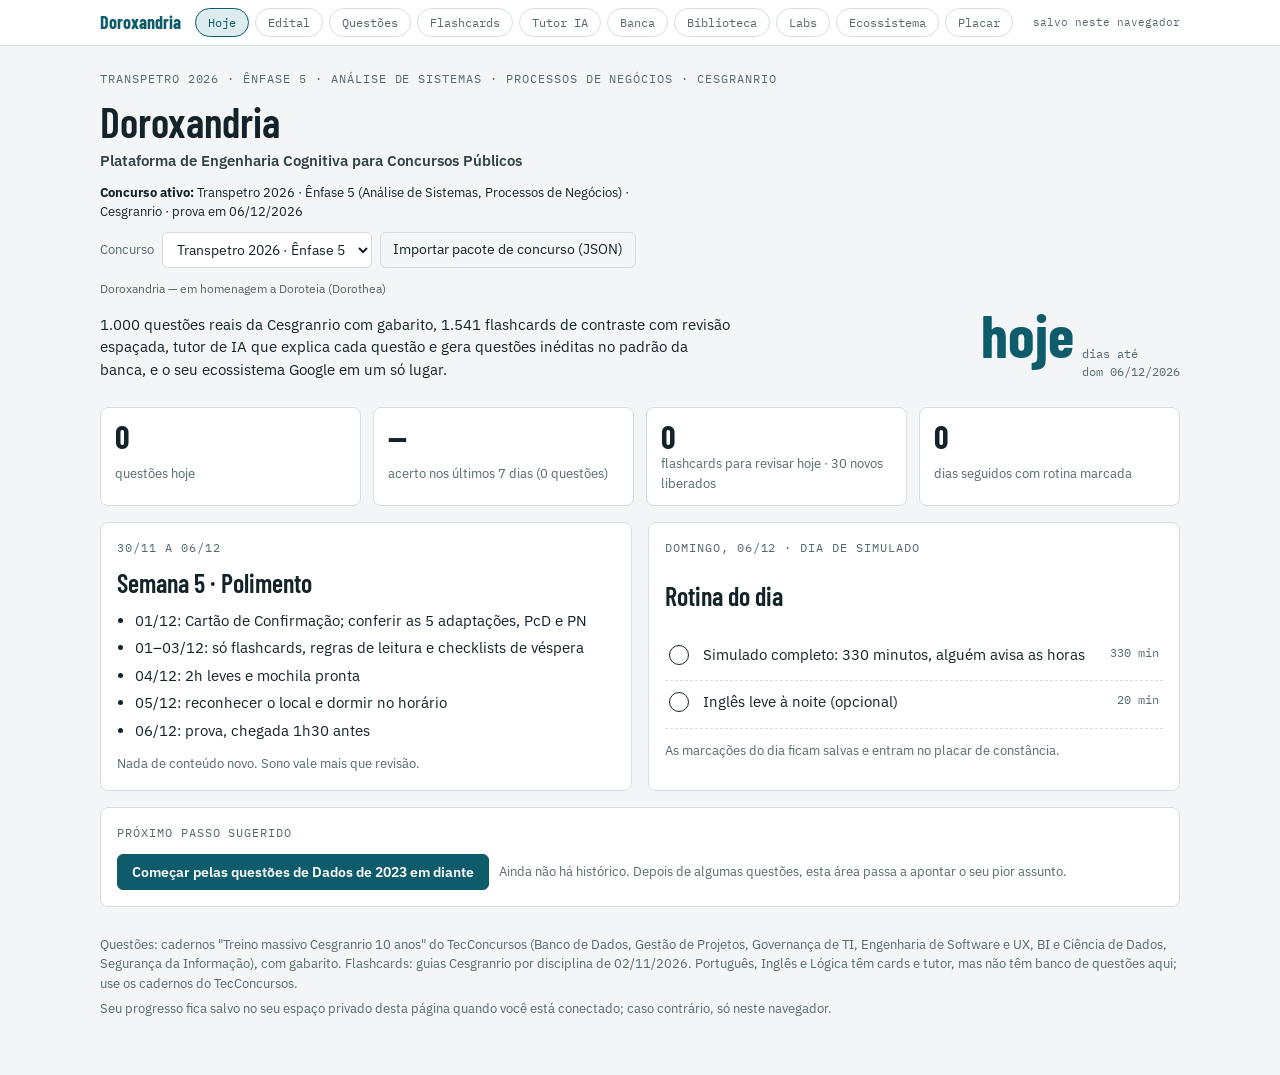
==== commit 993fa87b: "Remove Família e Músicas do Doroxandria web Co-Authored-By: Claude Opus 5.5 <noreply@anthropic.com>" ====
--- a/index.html
+++ b/index.html
@@ -58,7 +58,8 @@
 .count .n{font-family:var(--display);font-size:60px;font-weight:700;color:var(--accent);line-height:.9}
 .count .l{font-family:var(--mono);font-size:12px;color:var(--muted)}
 
-section.view{padding-top:18px;display:grid;gap:16px}
+section[hidden]{display:none!important}
+.view{padding-top:18px;display:grid;gap:16px}
 .panel{background:var(--paper);border:1px solid var(--line);border-radius:8px;padding:16px;display:grid;gap:12px;min-width:0}
 .grid2{display:grid;grid-template-columns:repeat(auto-fit,minmax(300px,1fr));gap:16px}
 .grid3{display:grid;grid-template-columns:repeat(auto-fit,minmax(200px,1fr));gap:12px}
@@ -165,8 +166,6 @@
   <button type="button" data-v="banca">Banca</button>
   <button type="button" data-v="biblio">Biblioteca</button>
   <button type="button" data-v="labs">Labs</button>
-  <button type="button" data-v="familia">Família</button>
-  <button type="button" data-v="musicas">Músicas</button>
   <button type="button" data-v="eco">Ecossistema</button>
   <button type="button" data-v="placar">Placar</button>
   <span class="sync" id="sync">salvo neste navegador</span>
@@ -268,7 +267,6 @@
     <div class="panel">
       <div class="eyebrow">Converse com o tutor</div>
       <h2>Tutor <span data-conc="banca" data-padrao="de concursos">Cesgranrio</span></h2>
-      <label class="note">Quem explica <select id="persona"></select></label>
       <div class="chips" id="tutorQuick"></div>
       <div class="chat" id="chat"></div>
       <textarea id="chatIn" placeholder="Ex.: qual a diferença entre IDS e IPS do jeito que a Cesgranrio cobra?"></textarea>
@@ -307,28 +305,6 @@
     <textarea id="sqlIn" spellcheck="false" style="font-family:var(--mono);min-height:120px" placeholder="SELECT ..."></textarea>
     <div class="row"><button type="button" class="primary" id="sqlRun">Executar e conferir</button><button type="button" class="ghost" id="sqlShow">Mostrar uma resposta</button><button type="button" class="ghost" id="sqlSchema">Ver as tabelas</button><span class="note" id="sqlNote"></span></div>
     <div id="sqlOut"></div>
-  </div>
-</section>
-
-<!-- FAMILIA -->
-<section class="view" id="v-familia" hidden>
-  <div class="panel">
-    <div class="eyebrow" id="famEyebrow">Banca em Família</div>
-    <h2>Família</h2>
-    <p class="note">Cada parente explica um ponto da prova do jeito dele. Leia a fala curta em voz alta e depois a explicação. O botão leva ao tutor já no personagem.</p>
-    <div class="chips" id="famChips"></div>
-    <div id="famList" style="display:grid;gap:12px"></div>
-  </div>
-</section>
-
-<!-- MUSICAS -->
-<section class="view" id="v-musicas" hidden>
-  <div class="panel">
-    <div class="eyebrow">Paródias de estudo · Conhecimentos Específicos</div>
-    <h2>Músicas</h2>
-    <p class="note">Letras originais para cantar na melodia que você já sabe. O refrão carrega a lista ou o contraste que cai na prova. Quando houver faixa gerada no Flow Music, o botão abre a música na sua conta.</p>
-    <div class="chips" id="musChips"></div>
-    <div id="musList" style="display:grid;gap:12px"></div>
   </div>
 </section>
 
@@ -426,7 +402,7 @@
   function shortAss(a){ return String(a||'').replace(/^TI - [^-]+ - /,'').replace(/^(Gestão de Projetos \(PMBOK\)|Direito Digital) - /,''); }
 
   var TEC='https://www.tecconcursos.com.br/';
-  var Q=[], QBY={}, C=[], LINKS=undefined, BANCA=undefined, VIDEOS=undefined, MUSICAS=undefined, musDisc='', FAMILIA=undefined, famQuem='', sample=null, bancaTab='perfil';
+  var Q=[], QBY={}, C=[], LINKS=undefined, BANCA=undefined, VIDEOS=undefined, sample=null, bancaTab='perfil';
 
   // ---------- CONCURSOS: pacotes no mesmo formato do Doroxandria local ----------
   // concursos/indice.json lista os pacotes do app; o usuário pode importar outros (exportados do Doroxandria).
@@ -492,10 +468,6 @@
     if(!c) c=cs.filter(function(m){ var al=m.alvos||[]; return al.length&&al.every(function(a){ return bibs.indexOf(a)>=0; }); })[0];
     return c||null; }
   function discsWebAtivas(){ var cnt={}; Q.forEach(function(q){ cnt[q.disc]=(cnt[q.disc]||0)+1; }); return Object.keys(DISC).filter(function(d){ return cnt[d]; }).map(function(d){ return {d:d,n:cnt[d]}; }); }
-  function personasDoConcurso(){ var ps=CONC&&CONC.conteudos.personas, out={};
-    if(!CONC) return PERSONAS_PADRAO;
-    if(ps&&typeof ps==='object') Object.keys(ps).forEach(function(k){ var p=ps[k]||{}; out[k]={n:p.nome||p.n||k,t:p.trata||p.t||'',d:p.temas||p.d||''}; });
-    if(!out['']) out['']={n:'Tutor '+(bancaAtual()||'de concursos'),t:'',d:''}; return out; }
   function cabecalhoConcurso(){ var c=CONC, b=bancaAtual();
     var e=enfaseCurta(c), eb=c?(c.orgao&&String(c.nome).indexOf(c.orgao)<0?c.orgao+' · ':'')+c.nome+(e?' · '+e.replace(/\s*\(([^)]*)\)\s*$/,' · $1'):'')+(b?' · '+b:''):'Doroxandria · sem concurso ativo';
     $('heroEyebrow').textContent=eb; $('concAtivo').textContent=linhaConcurso(c);
@@ -525,16 +497,15 @@
     C=C_ALL.filter(function(c){ var b=bibPorNome(c.d); return b?associado(['disc:'+b]):!CONC; });
     BIB=BIB_ALL?Object.assign({},BIB_ALL,{itens:(BIB_ALL.itens||[]).filter(itemBibAssociado)}):null;
     discSel={}; cardSel={}; bibDisc='';
-    PERSONAS=personasDoConcurso(); if(!PERSONAS[persona]) persona='';
-    seletorConcurso(); montarFiltros(); cabecalhoConcurso(); fillPersona();
+    seletorConcurso(); montarFiltros(); cabecalhoConcurso();
     carregarConteudos(); }
   function carregarConteudos(){ var tk=++conteudoToken, ct=CONC?CONC.conteudos:null;
     function um(chave,legado){ var p=ct?caminhoConteudo(ct[chave]):legado; if(!p) return Promise.resolve(null);
       if(CONTEUDO_CACHE.hasOwnProperty(p)) return Promise.resolve(CONTEUDO_CACHE[p]);
       return lerJSON(p).then(function(j){ CONTEUDO_CACHE[p]=j; return j; },function(){ CONTEUDO_CACHE[p]=null; return null; }); }
-    LINKS=BANCA=VIDEOS=MUSICAS=FAMILIA=undefined; musDisc=''; famQuem=''; rerender();
-    Promise.all([um('links','links.json'),um('banca','banca.json'),um('videos','videos.json'),um('musicas','musicas.json'),um('familia','familia.json')]).then(function(r){
-      if(tk!==conteudoToken) return; LINKS=r[0]; BANCA=r[1]; VIDEOS=r[2]; MUSICAS=r[3]; FAMILIA=r[4]; rerender(); }); }
+    LINKS=BANCA=VIDEOS=undefined; rerender();
+    Promise.all([um('links','links.json'),um('banca','banca.json'),um('videos','videos.json')]).then(function(r){
+      if(tk!==conteudoToken) return; LINKS=r[0]; BANCA=r[1]; VIDEOS=r[2]; rerender(); }); }
   function importarPacoteTexto(txt){ var p;
     try{ p=validarPacote(JSON.parse(txt)); }catch(e){ $('pacNote').textContent=e instanceof SyntaxError?'Arquivo inválido: não é JSON.':e.message; return false; }
     var id=p.concurso.id, havia=!!porId(id), imp=lerImportados(); delete IMPORT_MEM[id]; imp[id]=p;
@@ -587,13 +558,13 @@
     if($('pacRemover')) $('pacRemover').onclick=function(){ removerImportado(c.id); }; }
 
   // ---------- navegação ----------
-  var VIEWS=['hoje','edital','questoes','cards','tutor','biblio','labs','banca','familia','musicas','eco','placar'], current='hoje';
+  var VIEWS=['hoje','edital','questoes','cards','tutor','biblio','labs','banca','eco','placar'], current='hoje';
   function show(v){ current=v; VIEWS.forEach(function(x){ $('v-'+x).hidden = x!==v; });
     document.querySelectorAll('nav.top button').forEach(function(b){ if(b.dataset.v===v) b.setAttribute('aria-current','page'); else b.removeAttribute('aria-current'); });
     try{ localStorage.setItem('arenaTP.view',v); }catch(e){}
     rerender(); window.scrollTo({top:0}); }
   document.querySelectorAll('nav.top button').forEach(function(b){ b.addEventListener('click',function(){ show(b.dataset.v); }); });
-  function rerender(){ if(current==='hoje') renderHoje(); else if(current==='edital') renderEdital(); else if(current==='cards') renderCards(); else if(current==='placar') renderPlacar(); else if(current==='eco') renderEco(); else if(current==='banca') renderBanca(); else if(current==='musicas') renderMusicas(); else if(current==='familia') renderFamilia(); else if(current==='labs') renderLabs(); else if(current==='biblio') renderBiblio(); else if(current==='questoes' && !session) updateQCount(); }
+  function rerender(){ if(current==='hoje') renderHoje(); else if(current==='edital') renderEdital(); else if(current==='cards') renderCards(); else if(current==='placar') renderPlacar(); else if(current==='eco') renderEco(); else if(current==='banca') renderBanca(); else if(current==='labs') renderLabs(); else if(current==='biblio') renderBiblio(); else if(current==='questoes' && !session) updateQCount(); }
 
   // ---------- HOJE ----------
   function dueCards(){ var t=dayNum(); return C.filter(function(c){ var s=state.srs[c.id]; return s && s.d<=t; }); }
@@ -738,7 +709,7 @@
   function aiErr(e){ var c=e&&e.code; if(c==='not_granted'||c==='sampling_disabled'||c==='not_declared'||c==='capability_disabled'||c==='capability_removed') return 'O tutor não está liberado nesta visualização.'; if(c==='rate_limited') return 'Muitas perguntas seguidas. Espere um pouco e tente de novo.'; if(c==='refused') return 'O tutor não respondeu a este pedido. Reformule a pergunta.'; if(c==='cancelled') return ''; return 'O tutor não conseguiu responder agora. Tente de novo.'; }
   function explain(q,a){ var s=session; s.ai[q.id]={text:'Pensando…',busy:true}; renderQ();
     var p='Você é um professor de concursos especialista na banca '+(bancaAtual()||'do concurso')+', preparando um candidato para '+descProva()+'.\nExplique a questão real abaixo em português do Brasil, em texto simples (sem markdown, sem asteriscos), em no máximo 230 palavras, nesta ordem:\n1. Por que a alternativa '+q.gabarito+' é a correta (a regra ou definição que decide).\n2. Uma linha para cada alternativa errada dizendo o que ela realmente descreve ou onde está o erro plantado.\n3. A armadilha da '+(bancaAtual()||'banca')+' nesta questão (distrator vizinho, absoluto, inversão, frase decisiva).\n4. Um macete curto para acertar questões deste tipo.\n'+(a&&a!==q.gabarito?'O candidato marcou '+a+'; comece explicando por que essa marcação parece certa e não é.\n':'')+'\nAssunto: '+shortAss(q.assunto)+' · '+q.concurso+' '+q.ano+'\n'+qText(q)+'\nGabarito oficial: '+q.gabarito;
-    sample(personaTxt()+p,{onText:function(u){ s.ai[q.id]={text:u.text,busy:false}; var el=$('aiOut'); if(el&&s.qs[s.i]===q){ el.textContent=u.text; el.classList.remove('thinking'); } }}).then(function(r){ s.ai[q.id]={text:r.text,busy:false}; if(s.qs[s.i]===q) renderQ(); }).catch(function(e){ s.ai[q.id]={text:(e&&e.text)||aiErr(e),busy:false}; if(s.qs[s.i]===q) renderQ(); }); }
+    sample(p,{onText:function(u){ s.ai[q.id]={text:u.text,busy:false}; var el=$('aiOut'); if(el&&s.qs[s.i]===q){ el.textContent=u.text; el.classList.remove('thinking'); } }}).then(function(r){ s.ai[q.id]={text:r.text,busy:false}; if(s.qs[s.i]===q) renderQ(); }).catch(function(e){ s.ai[q.id]={text:(e&&e.text)||aiErr(e),busy:false}; if(s.qs[s.i]===q) renderQ(); }); }
   function genPrompt(ref, ass){ var ex=ref.slice(0,2).map(function(q,i){ return 'Exemplo real '+(i+1)+' ('+q.concurso+' '+q.ano+'):\n'+qText(q).slice(0,1800)+'\nGabarito: '+q.gabarito; }).join('\n\n');
     return 'Você escreve questões inéditas no estilo exato da banca '+(bancaAtual()||'do concurso')+' para '+descProva()+'.\nAssunto: '+ass+'.\nUse os exemplos reais abaixo só como molde de estilo; não copie o conteúdo. Regras da banca: cinco alternativas; os distratores são definições corretas de conceitos vizinhos, absolutos plantados ("apenas", "sempre") ou inversões; quando couber, um caso narrativo curto com uma frase decisiva; uma única alternativa correta e tecnicamente indiscutível.\n\n'+ex+'\n\nResponda apenas com um objeto JSON: {"enunciado": string, "alternativas": {"A": string, "B": string, "C": string, "D": string, "E": string}, "gabarito": "A"|"B"|"C"|"D"|"E", "comentario": string (até 120 palavras: por que a certa é certa e qual armadilha cada errada usa)}. Sorteie a letra do gabarito.'; }
   function renderGenerated(box,obj,label){ if(!obj||!obj.alternativas||!obj.gabarito){ box.innerHTML='<div class="note">A resposta veio fora do formato. Tente de novo.</div>'; return; }
@@ -760,13 +731,13 @@
 
   // chat
   var turns=[], chatCtl=null;
-  function rulesTxt(){ var b=bancaAtual(); return 'Você é o Tutor '+(b||'de concursos')+' de um candidato. '+contextoProva()+' Responda em português do Brasil, texto simples sem markdown, no máximo 200 palavras, sempre do jeito que a '+(b||'banca')+' cobra: a definição canônica, o conceito vizinho que a banca usa como distrator, o absoluto que marca alternativa errada, e um macete. Quando fizer sentido, termine com uma pergunta curta de verificação para o candidato responder. Se não souber algo com segurança, diga.'; }
+  function rulesTxt(){ var b=bancaAtual(); return 'Você é o Tutor '+(b||'de concursos')+' de um candidato. '+contextoProva()+' Responda em português do Brasil, texto simples sem markdown, no máximo 200 palavras, sempre do jeito que a '+(b||'banca')+' cobra: a definição canônica, o conceito vizinho que a banca usa como distrator, o absoluto que marca alternativa errada, e um macete. Tom profissional e direto, de professor para candidato. Quando fizer sentido, termine com uma pergunta curta de verificação para o candidato responder. Se não souber algo com segurança, diga.'; }
   var QUICK=['Monte um mnemônico para as 14 táticas do MITRE ATT&CK','Me teste com 3 perguntas rápidas de normalização (1FN a FNBC)','Explique SAST, DAST e IAST com o distrator típico','Diferença entre verificação e validação na Cesgranrio','As 6 operações OLAP com um exemplo de navegação','Negação de "Todo analista estuda e nenhum gerente falta"'];
   function renderChat(){ $('chat').innerHTML=turns.map(function(t){ return '<div class="msg '+(t.role==='user'?'u':'a')+'">'+esc(t.content)+'</div>'; }).join(''); }
   function send(text){ if(!sample||!text.trim()) return; turns.push({role:'user',content:text.trim()}); turns.push({role:'assistant',content:'Pensando…'}); renderChat(); $('chatIn').value='';
     var hist=turns.slice(0,-1).filter(function(t){return t.content!=='Pensando…'}); if(hist.length>16) hist=hist.slice(hist.length-16); while(hist.length && hist[0].role!=='user') hist.shift();
     chatCtl=new AbortController(); $('chatStop').hidden=false; $('chatSend').disabled=true;
-    sample([{role:'user',content:personaTxt()+rulesTxt()}].concat(hist),{cache:false,signal:chatCtl.signal,onText:function(u){ turns[turns.length-1].content=u.text; var m=$('chat').lastElementChild; if(m) m.textContent=u.text; }})
+    sample([{role:'user',content:rulesTxt()}].concat(hist),{cache:false,signal:chatCtl.signal,onText:function(u){ turns[turns.length-1].content=u.text; var m=$('chat').lastElementChild; if(m) m.textContent=u.text; }})
       .then(function(r){ turns[turns.length-1].content=r.text; }).catch(function(e){ var keep=e&&e.text; turns[turns.length-1].content= keep? keep+' (interrompido)' : (aiErr(e)||'(interrompido)'); })
       .then(function(){ $('chatStop').hidden=true; $('chatSend').disabled=false; renderChat(); }); }
   $('chatSend').addEventListener('click',function(){ send($('chatIn').value); });
@@ -934,39 +905,6 @@
   // ---------- PWA (só fora do Claude) ----------
   try{ if('serviceWorker' in navigator && /github\.io$/.test(location.hostname)){ navigator.serviceWorker.register('sw.js'); } }catch(e){}
 
-  // ---------- PERSONAS (Família) ----------
-  var PERSONAS_PADRAO={'':{n:'Tutor Cesgranrio',t:'',d:''},viviane:{n:'Viviane, sua esposa',t:'amor',d:'BI e Inglês'},pai:{n:'Pai',t:'filho',d:'Normalização e LGPD'},mae:{n:'Mãe',t:'filho',d:'Projetos e crase'},tio:{n:'Tio José Raimundo',t:'sobrinho',d:'Segurança e Lógica'},tiadores:{n:'Tia Maria das Dores',t:'sobrinho',d:'Scrum e Engenharia de Software'},tiajose:{n:'Tia Maria José',t:'sobrinho',d:'UX e Governança'},avo:{n:'Avô Milton',t:'neto',d:'PMBOK 7'},joao:{n:'João Miguel, seu filho',t:'papai',d:'OLAP'},sophia:{n:'Sophia, sua filha',t:'papai',d:'ACID'}};
-  var PERSONAS=PERSONAS_PADRAO; // trocado pelas personas do pacote (concurso.conteudos.personas) em aplicarConcurso
-  var persona=''; try{ persona=localStorage.getItem('arenaTP.persona')||''; }catch(e){}
-  function personaTxt(){ var P=PERSONAS[persona]; if(!P||!persona) return ''; return 'Fale como '+P.n+', da família do candidato Ronaldo, chamando-o carinhosamente de "'+P.t+'". Tom de conversa de família, frases curtas, mas o conteúdo continua técnico e fiel à banca '+(bancaAtual()||'do concurso')+'. Assuntos preferidos deste personagem: '+P.d+'. '; }
-  function fillPersona(){ var sel=$('persona'); if(!sel) return; sel.innerHTML=Object.keys(PERSONAS).map(function(k){ return '<option value="'+k+'"'+(k===persona?' selected':'')+'>'+esc(PERSONAS[k].n)+(PERSONAS[k].d?' · '+esc(PERSONAS[k].d):'')+'</option>'; }).join(''); sel.onchange=function(){ persona=sel.value; try{ localStorage.setItem('arenaTP.persona',persona); }catch(e){} }; }
-  var QUEM2P=[['Viviane e João','joao'],['Viviane','viviane'],['Pai','pai'],['Mãe','mae'],['Tio José','tio'],['Tia Maria das Dores','tiadores'],['Tia Maria José','tiajose'],['Avô','avo'],['Sophia','sophia']];
-  function quemKey(q){ var fq=CONC&&CONC.conteudos.familiaQuem; if(CONC){ var k=fq&&fq[q]; return k&&PERSONAS[k]?k:''; } for(var i=0;i<QUEM2P.length;i++){ if(q.indexOf(QUEM2P[i][0])===0) return QUEM2P[i][1]; } return ''; }
-  function renderFamilia(){ var box=$('famList'), ch=$('famChips'), F=FAMILIA||[];
-    $('famEyebrow').textContent='Banca em Família'+(F.length?' · '+F.length+' cenas':'');
-    if(!F.length){ ch.innerHTML=''; box.innerHTML=FAMILIA===undefined?'<div class="empty">Carregando as cenas…</div>':semConteudo('Família'); return; }
-    var qs=[]; F.forEach(function(f){ var k=f.quem.split(' (')[0]; if(qs.indexOf(k)<0) qs.push(k); });
-    ch.innerHTML=['<button type="button" data-q="" aria-pressed="'+(famQuem==='')+'">Todos</button>'].concat(qs.map(function(q){ return '<button type="button" data-q="'+esc(q)+'" aria-pressed="'+(famQuem===q)+'">'+esc(q)+'</button>'; })).join('');
-    ch.querySelectorAll('button').forEach(function(b){ b.onclick=function(){ famQuem=b.dataset.q; renderFamilia(); }; });
-    box.innerHTML=F.filter(function(f){ return !famQuem||f.quem.split(' (')[0]===famQuem; }).map(function(f){ var k=quemKey(f.quem);
-      return '<div class="link" style="gap:8px"><span class="pill acc" style="justify-self:start">Cena '+f.n+' · '+esc(f.quem)+'</span><b>'+esc(f.tema)+'</b><div class="panel" style="background:var(--accent-soft)"><div class="eyebrow">Fala curta</div><div>'+esc(f.fala)+'</div>'+(f.audio_fala?'<audio controls preload="none" src="'+esc(f.audio_fala)+'" style="width:100%;margin-top:6px"></audio>':'')+'</div><span>'+esc(f.explicacao)+'</span>'+(f.audio_explicacao?'<audio controls preload="none" src="'+esc(f.audio_explicacao)+'" style="width:100%"></audio>':'')+(f.video_url?'<a class="btnlink" href="'+esc(f.video_url)+'" target="_blank" rel="noopener" style="justify-self:start">Ver vídeo no Flow ↗</a>':'')+(f.imagem_url?'<a class="btnlink ghost" href="'+esc(f.imagem_url)+'" target="_blank" rel="noopener" style="justify-self:start">Ver quadro no Gemini ↗</a>':'')+(k&&sample?'<button type="button" class="ghost" data-p="'+k+'" style="justify-self:start">Conversar com '+esc(PERSONAS[k].n)+'</button>':'')+'</div>'; }).join('');
-    box.querySelectorAll('[data-p]').forEach(function(b){ b.onclick=function(){ persona=b.dataset.p; try{ localStorage.setItem('arenaTP.persona',persona); }catch(e){} fillPersona(); show('tutor'); }; }); }
-
-  // ---------- MUSICAS ----------
-  function renderMusicas(){ var box=$('musList'), ch=$('musChips'), M=MUSICAS||[];
-    if(!M.length){ ch.innerHTML=''; box.innerHTML=MUSICAS===undefined?'<div class="empty">Carregando as paródias…</div>':semConteudo('Músicas'); return; }
-    var ds=[]; M.forEach(function(m){ if(ds.indexOf(m.disciplina)<0) ds.push(m.disciplina); });
-    ch.innerHTML=['<button type="button" data-d="" aria-pressed="'+(musDisc==='')+'">Todas <span class="mono">'+M.length+'</span></button>'].concat(ds.map(function(d){ return '<button type="button" data-d="'+esc(d)+'" aria-pressed="'+(musDisc===d)+'">'+esc(d)+'</button>'; })).join('');
-    ch.querySelectorAll('button').forEach(function(b){ b.onclick=function(){ musDisc=b.dataset.d; renderMusicas(); }; });
-    box.innerHTML=M.filter(function(m){ return !musDisc||m.disciplina===musDisc; }).map(function(m){
-      var conf=(m.confira||[]).map(function(c){ return '<li>'+esc(c.fato)+(c.fonte?' <span class="note">('+esc(c.fonte)+')</span>':'')+'</li>'; }).join('');
-      return '<details class="link" style="gap:8px"><summary style="cursor:pointer;display:grid;gap:4px"><span class="pill acc" style="justify-self:start">'+esc(m.disciplina)+'</span><b>'+esc(m.titulo)+'</b><span>Cantar na melodia de: '+esc(m.melodia)+'</span></summary>'
-        +(m.refrao?'<div class="panel" style="background:var(--accent-soft)"><div class="eyebrow">Refrão</div><div style="white-space:pre-line">'+esc(m.refrao)+'</div></div>':'')
-        +'<div style="white-space:pre-line;line-height:1.7">'+esc(m.letra||'')+'</div>'
-        +(conf?'<div><div class="eyebrow">Confira</div><ul style="margin:0;padding-left:20px">'+conf+'</ul></div>':'')
-        +(m.flow_url?'<a class="btnlink" href="'+esc(m.flow_url)+'" target="_blank" rel="noopener">Ouvir no Flow Music ↗</a>':'<span class="note">Faixa no Flow Music ainda não gerada.</span>')
-        +'</details>'; }).join(''); }
-
   // ---------- BANCA ----------
   var BTABS=[['perfil','Perfil da banca'],['prioridades','Prioridades'],['armadilhas','Armadilhas'],['comentarios','Comentários'],['videos','Videoaulas']];
   function bList(a){ return '<ul style="margin:0;padding-left:20px;display:grid;gap:6px">'+a.map(function(x){ return '<li>'+esc(x)+'</li>'; }).join('')+'</ul>'; }
@@ -1014,7 +952,7 @@
   Promise.all([fetch('questoes.json').then(function(r){return r.json()}),fetch('cards.json').then(function(r){return r.json()}),fetch('biblioteca.json').then(function(r){return r.json()}).catch(function(){return null}),carregarConcursos()]).then(function(res){
     Q_ALL=res[0]; C_ALL=res[1]; BIB_ALL=res[2]; wireIO();
     aplicarConcurso(res[3]);
-    var v='hoje'; try{ v=localStorage.getItem('arenaTP.view')||'hoje'; }catch(e){} if(location.hash && VIEWS.indexOf(location.hash.slice(1))>=0) v=location.hash.slice(1);
+    var v='hoje'; try{ v=localStorage.getItem('arenaTP.view')||'hoje'; }catch(e){} if(VIEWS.indexOf(v)<0) v='hoje'; if(location.hash && VIEWS.indexOf(location.hash.slice(1))>=0) v=location.hash.slice(1);
     show(v);
   }).catch(function(e){ document.querySelector('.wrap').insertAdjacentHTML('afterbegin','<div class="panel empty">Não foi possível carregar os dados ('+esc(e.message)+'). Recarregue a página.</div>'); });
   renderHoje();
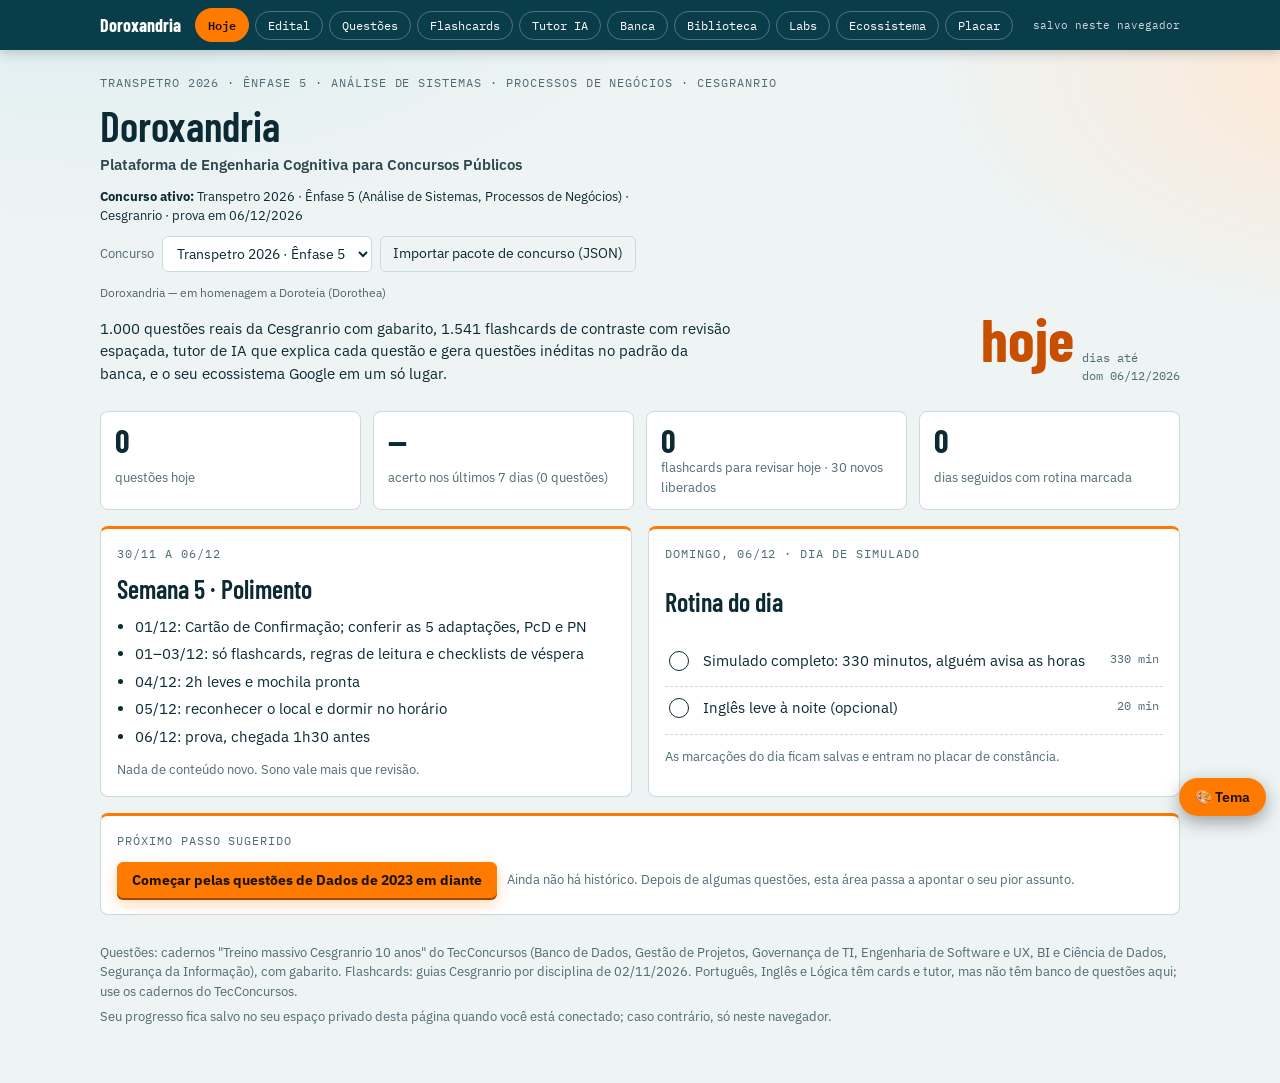
==== commit 348c9747: "Identidade Reta Final (petróleo, verde-cana e laranja): 6 temas compartilhados por todos os apps, ba" ====
--- a/index.html
+++ b/index.html
@@ -1,5 +1,5 @@
 <!doctype html>
-<html lang="pt-BR"><head><meta charset="utf-8"><meta name="viewport" content="width=device-width,initial-scale=1,viewport-fit=cover"><meta name="theme-color" content="#0d5b6b"><link rel="manifest" href="manifest.json"><link rel="icon" href="icon-192.png"><link rel="apple-touch-icon" href="icon-192.png"><style>:root{color-scheme:light;padding:env(safe-area-inset-top,0px) 0 env(safe-area-inset-bottom,0px)}body{margin:0;font:14px system-ui,sans-serif}img{max-width:100%}[hidden]{display:none!important}</style>
+<html lang="pt-BR" data-th-bottom="84"><head><meta charset="utf-8"><meta name="viewport" content="width=device-width,initial-scale=1,viewport-fit=cover"><meta name="theme-color" content="#0d5b6b"><link rel="manifest" href="manifest.json"><link rel="icon" href="icon-192.png"><link rel="apple-touch-icon" href="icon-192.png"><style>:root{color-scheme:light;padding:env(safe-area-inset-top,0px) 0 env(safe-area-inset-bottom,0px)}body{margin:0;font:14px system-ui,sans-serif}img{max-width:100%}[hidden]{display:none!important}</style>
 <title>Doroxandria · Plataforma de Engenharia Cognitiva para Concursos Públicos</title>
 
 <link rel="preconnect" href="https://fonts.googleapis.com">
@@ -155,6 +155,7 @@
 footer{padding-top:28px;font-size:13px;color:var(--muted);display:grid;gap:6px}
 @media (prefers-reduced-motion:reduce){*{transition:none!important;animation:none!important}}
 </style>
+<link rel="stylesheet" href="tema.css"><script src="tema.js"></script>
 
 <nav class="top" aria-label="Áreas"><div class="in">
   <span class="brand">Doroxandria</span>
--- a/tema.css
+++ b/tema.css
@@ -0,0 +1,31 @@
+/* Identidade Reta Final: petróleo, verde-cana e laranja. Usado por estudio, expedicao, jogo e index. Carregue DEPOIS do <style> da página. */
+:root[data-theme="retafinal"]{--bg:#EEF3F3;--paper:#FFFFFF;--paper-solid:#FFFFFF;--ink:#0B2A33;--muted:#4F6B73;--line:#CBDADD;--accent:#C94F00;--accent-soft:#FFE9D6;--on-accent:#FFFFFF;--brand:#FF7A00;--on-brand:#1B1204;--bar:#0A3D4A;--bar-ink:#FFFFFF;--ok:#2A7F1B;--ok-soft:#E3F3D9;--warn:#9A5B00;--warn-soft:#FBEBD0;--bad:#C62828;--bad-soft:#FBE0DE;--gold:#8A5F00;--gold-soft:#FBEFCF;--hi:#FFFFFF;--hi2:#F6FAFA;--glow1:#D9EEF0;--glow2:#FFE7D2;--sh-d:rgba(10,61,74,.20);--sh-l:rgba(255,255,255,.9);--sea:#cfe6ec;--sea2:#e9f4f6;--wave:rgba(10,61,74,.10);--star:rgba(10,61,74,0);color-scheme:light}
+:root[data-theme="petroleo"]{--bg:#062129;--paper:#0A323D;--paper-solid:#0A323D;--ink:#E8F6F4;--muted:#8FB5BC;--line:#14505E;--accent:#FF8A1F;--accent-soft:#3A2A14;--on-accent:#041A20;--brand:#FF7A00;--on-brand:#041A20;--bar:#041A20;--bar-ink:#E8F6F4;--ok:#8BD33F;--ok-soft:#1F3A12;--warn:#FFB84D;--warn-soft:#3A2A0E;--bad:#FF8A7A;--bad-soft:#42201C;--gold:#FFC857;--gold-soft:#3A2E0E;--hi:#0E3F4C;--hi2:#0C3844;--glow1:#0B4A5A;--glow2:#073039;--sh-d:rgba(0,0,0,.5);--sh-l:rgba(80,200,220,.07);--sea:#071a22;--sea2:#0b2833;--wave:rgba(95,208,224,.10);--star:#dff6ff;color-scheme:dark}
+:root[data-theme="laranja"]{--bg:#F5F3F0;--paper:#FFFFFF;--paper-solid:#FFFFFF;--ink:#1B1B1D;--muted:#5E5E63;--line:#E1DCD5;--accent:#C94F00;--accent-soft:#FFE9D6;--on-accent:#FFFFFF;--brand:#FF7A00;--on-brand:#1B1204;--bar:#FFFFFF;--bar-ink:#1B1B1D;--ok:#2A7F1B;--ok-soft:#E3F3D9;--warn:#9A5B00;--warn-soft:#FBEBD0;--bad:#C62828;--bad-soft:#FBE0DE;--gold:#8A5F00;--gold-soft:#FBEFCF;--hi:#FFFFFF;--hi2:#FAF8F5;--glow1:#FFE3CC;--glow2:#FFF0E2;--sh-d:rgba(40,30,20,.18);--sh-l:rgba(255,255,255,.9);--sea:#f4e3d3;--sea2:#fbf1e7;--wave:rgba(10,61,74,.10);--star:rgba(10,61,74,0);color-scheme:light}
+:root[data-theme="cana"]{--bg:#EFF6E9;--paper:#FFFFFF;--paper-solid:#FFFFFF;--ink:#122A14;--muted:#4D6B50;--line:#CFE0C5;--accent:#2A7F1B;--accent-soft:#E1F2D6;--on-accent:#FFFFFF;--brand:#8BD33F;--on-brand:#10260C;--bar:#1F6B14;--bar-ink:#FFFFFF;--ok:#2A7F1B;--ok-soft:#E3F3D9;--warn:#9A5B00;--warn-soft:#FBEBD0;--bad:#C62828;--bad-soft:#FBE0DE;--gold:#8A5F00;--gold-soft:#FBEFCF;--hi:#FFFFFF;--hi2:#F5FAF1;--glow1:#D5ECC4;--glow2:#E6F4DA;--sh-d:rgba(20,70,15,.20);--sh-l:rgba(255,255,255,.9);--sea:#d5ebc9;--sea2:#ecf6e4;--wave:rgba(10,61,74,.10);--star:rgba(10,61,74,0);color-scheme:light}
+:root[data-theme="itau"]{--bg:#EDF2F8;--paper:#FFFFFF;--paper-solid:#FFFFFF;--ink:#0A2540;--muted:#52667D;--line:#C9D7E6;--accent:#C94F00;--accent-soft:#FFE9D6;--on-accent:#FFFFFF;--brand:#FF6A00;--on-brand:#1B0E00;--bar:#00479B;--bar-ink:#FFFFFF;--ok:#2A7F1B;--ok-soft:#E3F3D9;--warn:#9A5B00;--warn-soft:#FBEBD0;--bad:#C62828;--bad-soft:#FBE0DE;--gold:#8A5F00;--gold-soft:#FBEFCF;--hi:#FFFFFF;--hi2:#F3F7FC;--glow1:#D3E2F5;--glow2:#FFE6D0;--sh-d:rgba(0,50,120,.20);--sh-l:rgba(255,255,255,.9);--sea:#d3e1f3;--sea2:#e8f0fa;--wave:rgba(10,61,74,.10);--star:rgba(10,61,74,0);color-scheme:light}
+:root[data-theme="noite"]{--bg:#0D0D0E;--paper:#19191B;--paper-solid:#19191B;--ink:#F4F4F5;--muted:#A2A2A8;--line:#2E2E33;--accent:#FF8A1F;--accent-soft:#3A2410;--on-accent:#120800;--brand:#FF7A00;--on-brand:#120800;--bar:#000000;--bar-ink:#F4F4F5;--ok:#8BD33F;--ok-soft:#1F3A12;--warn:#FFB84D;--warn-soft:#3A2A0E;--bad:#FF8A7A;--bad-soft:#42201C;--gold:#FFC857;--gold-soft:#3A2E0E;--hi:#202023;--hi2:#1C1C1F;--glow1:#2A1A0C;--glow2:#161618;--sh-d:rgba(0,0,0,.6);--sh-l:rgba(255,255,255,.05);--sea:#0a0a0b;--sea2:#141416;--wave:rgba(95,208,224,.10);--star:#dff6ff;color-scheme:dark}
+:root[data-theme="light"]{--bg:#EEF3F3;--paper:#FFFFFF;--paper-solid:#FFFFFF;--ink:#0B2A33;--muted:#4F6B73;--line:#CBDADD;--accent:#C94F00;--accent-soft:#FFE9D6;--on-accent:#FFFFFF;--brand:#FF7A00;--on-brand:#1B1204;--bar:#0A3D4A;--bar-ink:#FFFFFF;--ok:#2A7F1B;--ok-soft:#E3F3D9;--warn:#9A5B00;--warn-soft:#FBEBD0;--bad:#C62828;--bad-soft:#FBE0DE;--gold:#8A5F00;--gold-soft:#FBEFCF;--hi:#FFFFFF;--hi2:#F6FAFA;--glow1:#D9EEF0;--glow2:#FFE7D2;--sh-d:rgba(10,61,74,.20);--sh-l:rgba(255,255,255,.9);--sea:#cfe6ec;--sea2:#e9f4f6;--wave:rgba(10,61,74,.10);--star:rgba(10,61,74,0);color-scheme:light}
+:root[data-theme="dark"]{--bg:#062129;--paper:#0A323D;--paper-solid:#0A323D;--ink:#E8F6F4;--muted:#8FB5BC;--line:#14505E;--accent:#FF8A1F;--accent-soft:#3A2A14;--on-accent:#041A20;--brand:#FF7A00;--on-brand:#041A20;--bar:#041A20;--bar-ink:#E8F6F4;--ok:#8BD33F;--ok-soft:#1F3A12;--warn:#FFB84D;--warn-soft:#3A2A0E;--bad:#FF8A7A;--bad-soft:#42201C;--gold:#FFC857;--gold-soft:#3A2E0E;--hi:#0E3F4C;--hi2:#0C3844;--glow1:#0B4A5A;--glow2:#073039;--sh-d:rgba(0,0,0,.5);--sh-l:rgba(80,200,220,.07);--sea:#071a22;--sea2:#0b2833;--wave:rgba(95,208,224,.10);--star:#dff6ff;color-scheme:dark}
+:root[data-depth="0"]{--o:0px;--b:0px}:root[data-depth="1"]{--o:4px;--b:12px}:root[data-depth="2"]{--o:8px;--b:22px}
+:root{--shadow:0 1px 0 var(--sh-l) inset,var(--o,4px) var(--o,4px) var(--b,12px) var(--sh-d),calc(var(--o,4px)*-.6) calc(var(--o,4px)*-.6) var(--b,12px) var(--sh-l);--shadow-lg:0 1px 0 var(--sh-l) inset,calc(var(--o,4px)*2) calc(var(--o,4px)*2) calc(var(--b,12px)*1.8) var(--sh-d),calc(var(--o,4px)*-1) calc(var(--o,4px)*-1) calc(var(--b,12px)*1.4) var(--sh-l);--raise:0 1px 0 var(--sh-l) inset,calc(var(--o,4px)*.4) calc(var(--o,4px)*.4) calc(var(--b,12px)*.5) var(--sh-d)}
+/* barra de navegação com a cor da marca */
+.top{background:var(--bar)!important;color:var(--bar-ink);border-bottom:0!important;box-shadow:0 2px 12px rgba(0,0,0,.22)!important;backdrop-filter:none!important}
+.top .brand{color:var(--bar-ink)!important}
+.top nav a,nav.top button{background:transparent!important;color:var(--bar-ink)!important;border-color:color-mix(in srgb,var(--bar-ink) 28%,transparent)!important;box-shadow:none!important}
+.top nav a[aria-current="page"],nav.top button[aria-current="page"]{background:var(--brand)!important;color:var(--on-brand)!important;border-color:var(--brand)!important;font-weight:600}
+nav.top .sync{color:var(--bar-ink)!important;opacity:.8}
+/* ações principais na cor da marca (texto escuro: contraste mínimo 6:1) */
+button.primary,.primary{background:var(--brand)!important;color:var(--on-brand)!important;border-color:var(--brand)!important;font-weight:700;box-shadow:0 2px 0 color-mix(in srgb,var(--brand) 60%,#000),0 6px 14px color-mix(in srgb,var(--brand) 30%,transparent)!important}
+.discs button[aria-pressed="true"],.threl button[aria-pressed="true"],.tabs button[aria-selected="true"]{background:var(--accent)!important;color:var(--on-accent)!important;border-color:var(--accent)!important}
+.panel,.card,.method,.lcard{border-top:3px solid var(--brand)}
+body{background:radial-gradient(1000px 520px at 8% -8%,var(--glow1) 0,transparent 60%),radial-gradient(800px 460px at 108% 6%,var(--glow2) 0,transparent 55%),var(--bg)!important;background-attachment:fixed}
+/* seletor de tema */
+#thbtn{position:fixed;right:max(14px,env(safe-area-inset-right,0px));bottom:var(--th-bottom,14px);z-index:60;display:flex;gap:6px;align-items:center;border-radius:999px;padding:10px 16px;font:600 14px var(--body,system-ui);background:var(--brand);color:var(--on-brand);border:0;box-shadow:0 6px 18px rgba(0,0,0,.35);cursor:pointer}
+#thp{position:fixed;right:max(14px,env(safe-area-inset-right,0px));bottom:calc(var(--th-bottom,14px) + 56px);z-index:60;width:min(340px,calc(100vw - 28px));background:var(--paper);color:var(--ink);border:1px solid var(--line);border-top:4px solid var(--brand);border-radius:18px;padding:14px;box-shadow:0 18px 44px rgba(0,0,0,.4);display:none;font-family:var(--body,system-ui)}
+#thp.on{display:block}#thp h4{margin:0 0 8px;font:700 17px var(--display,system-ui)}
+.thgrid{display:grid;grid-template-columns:repeat(2,1fr);gap:8px}
+.thsw{display:flex;gap:8px;align-items:center;padding:8px 10px;border-radius:12px;border:2px solid var(--line);background:var(--bg);color:var(--ink);font:600 13px var(--body,system-ui);cursor:pointer;text-align:left}
+.thsw i{display:block;flex:0 0 28px;height:28px;border-radius:50%;background:linear-gradient(135deg,var(--s1) 50%,var(--s2) 50%);box-shadow:0 0 0 1px rgba(0,0,0,.25)}
+.thsw[aria-pressed="true"]{border-color:var(--brand);box-shadow:0 0 0 2px var(--brand)}
+.threl{display:flex;gap:6px;margin-top:8px}.threl button{flex:1;padding:8px 4px;border-radius:10px;border:1px solid var(--line);background:var(--bg);color:var(--ink);font:600 12.5px var(--body,system-ui);cursor:pointer}
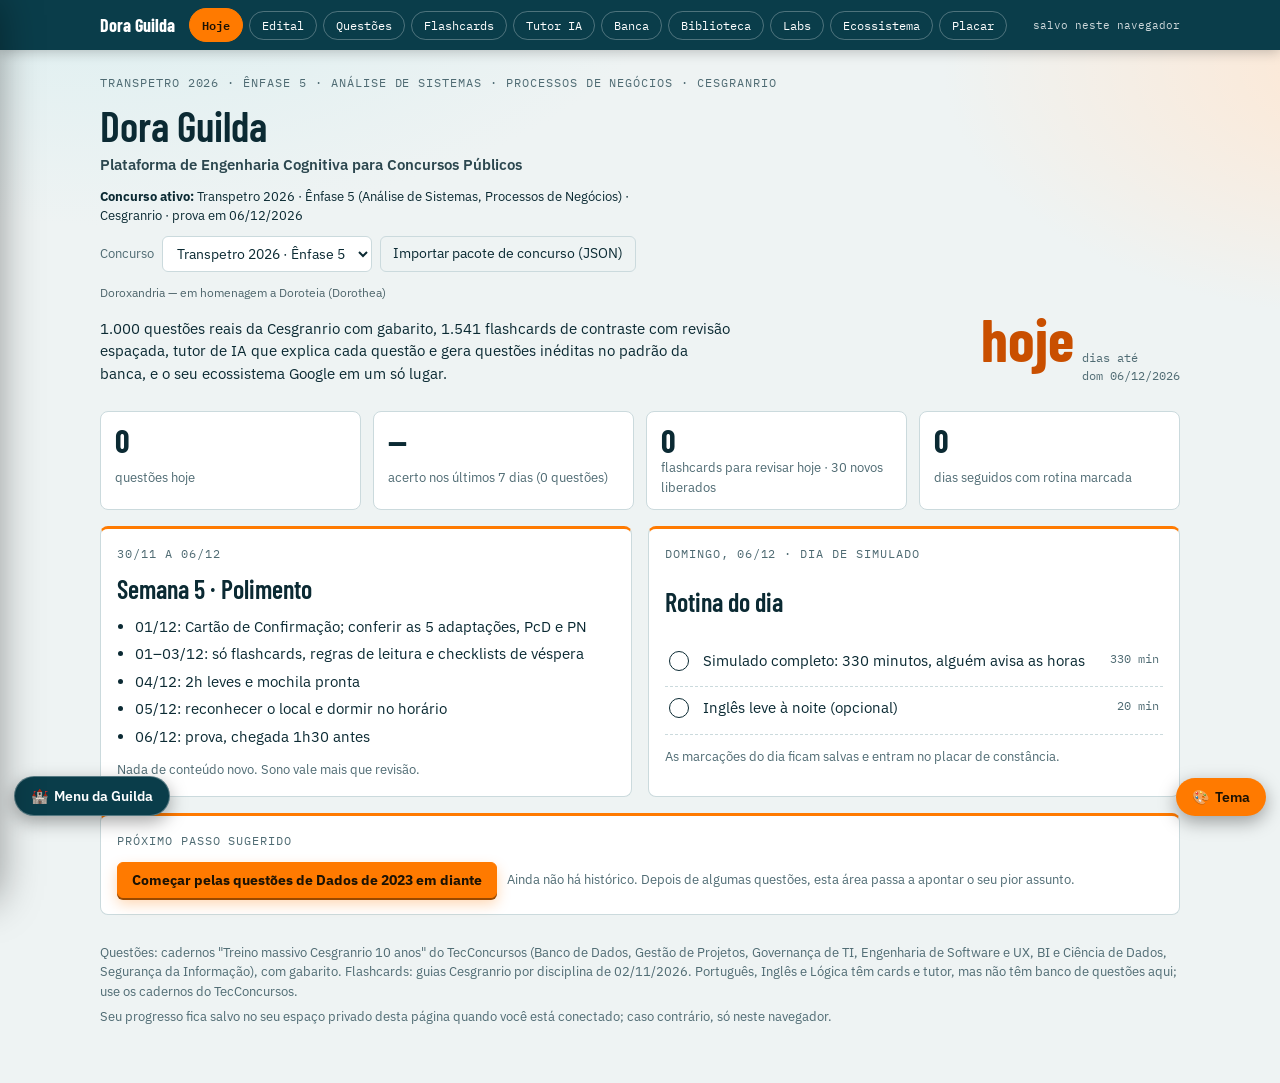
==== commit 48b94741: "Dora Guilda: nome único do app, catálogo de módulos com nomes próprios (guilda.js), menu comum em to" ====
--- a/index.html
+++ b/index.html
@@ -1,6 +1,6 @@
 <!doctype html>
 <html lang="pt-BR" data-th-bottom="84"><head><meta charset="utf-8"><meta name="viewport" content="width=device-width,initial-scale=1,viewport-fit=cover"><meta name="theme-color" content="#0d5b6b"><link rel="manifest" href="manifest.json"><link rel="icon" href="icon-192.png"><link rel="apple-touch-icon" href="icon-192.png"><style>:root{color-scheme:light;padding:env(safe-area-inset-top,0px) 0 env(safe-area-inset-bottom,0px)}body{margin:0;font:14px system-ui,sans-serif}img{max-width:100%}[hidden]{display:none!important}</style>
-<title>Doroxandria · Plataforma de Engenharia Cognitiva para Concursos Públicos</title>
+<title>Dora Guilda · Engenharia Cognitiva para Concursos Públicos</title>
 
 <link rel="preconnect" href="https://fonts.googleapis.com">
 <link rel="preconnect" href="https://fonts.gstatic.com" crossorigin>
@@ -155,10 +155,10 @@
 footer{padding-top:28px;font-size:13px;color:var(--muted);display:grid;gap:6px}
 @media (prefers-reduced-motion:reduce){*{transition:none!important;animation:none!important}}
 </style>
-<link rel="stylesheet" href="tema.css"><script src="tema.js"></script>
+<link rel="stylesheet" href="tema.css"><script src="tema.js"></script><script src="guilda.js"></script><script src="abrir.js" defer></script>
 
 <nav class="top" aria-label="Áreas"><div class="in">
-  <span class="brand">Doroxandria</span>
+  <span class="brand">Dora Guilda</span>
   <button type="button" data-v="hoje" aria-current="page">Hoje</button>
   <button type="button" data-v="edital">Edital</button>
   <button type="button" data-v="questoes">Questões</button>
@@ -177,7 +177,7 @@
   <div class="eyebrow" id="heroEyebrow">Carregando o concurso…</div>
   <div class="hero-row">
     <div style="display:grid;gap:6px;min-width:0">
-      <h1>Doroxandria</h1><p class="subtitulo" style="margin:0 0 4px;font-size:15px;font-weight:600;opacity:.85">Plataforma de Engenharia Cognitiva para Concursos Públicos</p><p class="concurso-ativo" style="margin:0 0 4px;font-size:13px"><b>Concurso ativo:</b> <span id="concAtivo">carregando…</span></p><div class="row conc-row" style="gap:8px;margin:0 0 6px"><label class="note" for="concSel">Concurso</label><select id="concSel"><option value="">Carregando…</option></select><label class="btnlink ghost" style="cursor:pointer">Importar pacote de concurso (JSON)<input type="file" id="pacFile" accept="application/json,.json" hidden></label><span class="note" id="pacNote" role="status"></span></div><p class="homenagem" style="margin:0 0 10px;font-size:12px;opacity:.7">Doroxandria — em homenagem a Doroteia (Dorothea)</p>
+      <h1>Dora Guilda</h1><p class="subtitulo" style="margin:0 0 4px;font-size:15px;font-weight:600;opacity:.85">Plataforma de Engenharia Cognitiva para Concursos Públicos</p><p class="concurso-ativo" style="margin:0 0 4px;font-size:13px"><b>Concurso ativo:</b> <span id="concAtivo">carregando…</span></p><div class="row conc-row" style="gap:8px;margin:0 0 6px"><label class="note" for="concSel">Concurso</label><select id="concSel"><option value="">Carregando…</option></select><label class="btnlink ghost" style="cursor:pointer">Importar pacote de concurso (JSON)<input type="file" id="pacFile" accept="application/json,.json" hidden></label><span class="note" id="pacNote" role="status"></span></div><p class="homenagem" style="margin:0 0 10px;font-size:12px;opacity:.7">Doroxandria — em homenagem a Doroteia (Dorothea)</p>
       <p id="heroText">Questões reais com gabarito, flashcards de contraste com revisão espaçada, tutor de IA que explica cada questão e gera questões inéditas no padrão da banca, e o seu ecossistema Google em um só lugar.</p>
     </div>
     <div class="count"><span class="n mono" id="days">—</span><span class="l" id="daysLabel">dias até<br>a prova</span></div>
--- a/tema.css
+++ b/tema.css
@@ -29,3 +29,47 @@
 .thsw i{display:block;flex:0 0 28px;height:28px;border-radius:50%;background:linear-gradient(135deg,var(--s1) 50%,var(--s2) 50%);box-shadow:0 0 0 1px rgba(0,0,0,.25)}
 .thsw[aria-pressed="true"]{border-color:var(--brand);box-shadow:0 0 0 2px var(--brand)}
 .threl{display:flex;gap:6px;margin-top:8px}.threl button{flex:1;padding:8px 4px;border-radius:10px;border:1px solid var(--line);background:var(--bg);color:var(--ink);font:600 12.5px var(--body,system-ui);cursor:pointer}
+
+/* visualizador interno (links externos dentro do app) */
+html.vw-open{overflow:hidden}
+#vw{position:fixed;inset:0;z-index:80;display:none;flex-direction:column;background:var(--bg);color:var(--ink);font-family:var(--body,system-ui)}
+#vw.on{display:flex}
+#vw .vb{display:flex;gap:8px;align-items:center;padding:calc(8px + env(safe-area-inset-top,0px)) max(12px,env(safe-area-inset-right,0px)) 8px max(12px,env(safe-area-inset-left,0px));background:var(--bar);color:var(--bar-ink);box-shadow:0 2px 12px rgba(0,0,0,.25)}
+#vw .vt{flex:1;min-width:0;font:700 17px var(--display,system-ui);line-height:1.15;overflow:hidden}
+#vw .vt span{display:block;white-space:nowrap;overflow:hidden;text-overflow:ellipsis}
+#vw .vt small{display:block;font:500 11px var(--mono,monospace);opacity:.75;white-space:nowrap;overflow:hidden;text-overflow:ellipsis}
+#vw .vbtn{display:inline-flex;align-items:center;gap:4px;border-radius:999px;padding:8px 14px;border:1px solid color-mix(in srgb,var(--bar-ink) 35%,transparent);background:transparent;color:var(--bar-ink);font:600 13px var(--body,system-ui);text-decoration:none;cursor:pointer;white-space:nowrap}
+#vw .vback,#vw .vprim{background:var(--brand);color:var(--on-brand);border-color:var(--brand)}
+#vw .vbody{flex:1;min-height:0;display:flex;flex-direction:column;position:relative}
+#vw iframe{flex:1;width:100%;border:0;background:#fff;min-height:0}
+#vw .vload{position:absolute;inset:0;display:grid;place-items:center;color:var(--muted);font:600 15px var(--body,system-ui);pointer-events:none}
+#vw .vnote{margin:0;padding:6px 14px calc(6px + env(safe-area-inset-bottom,0px));font-size:12px;color:var(--muted);background:var(--paper);border-top:1px solid var(--line)}
+#vw .vbridge,#vw .vmd{overflow:auto;padding:28px max(18px,env(safe-area-inset-right,0px)) 40px max(18px,env(safe-area-inset-left,0px));max-width:760px;width:100%;margin:0 auto}
+#vw .vbridge{text-align:center}#vw .vlock{font-size:54px}
+#vw .vbridge h2{font:700 24px var(--display,system-ui);margin:8px 0}
+#vw .vbridge p{color:var(--muted);line-height:1.5}
+#vw .vacts{display:flex;flex-wrap:wrap;gap:10px;justify-content:center;margin:18px 0}
+#vw .vbridge .vbtn:not(.vprim){border-color:var(--accent);color:var(--accent)}
+#vw .vtip{background:var(--accent-soft);color:var(--ink)!important;border-radius:14px;padding:12px 14px;text-align:left}
+#vw .vmd{line-height:1.65}#vw .vmd h2,#vw .vmd h3,#vw .vmd h4,#vw .vmd h5{font-family:var(--display,system-ui);margin:1.2em 0 .4em}#vw .vmd h2{font-size:28px}#vw .vmd h3{font-size:22px}
+#vw .vmd pre{background:var(--paper);border:1px solid var(--line);border-radius:12px;padding:12px;overflow:auto;font:13px var(--mono,monospace)}
+#vw .vmd code{background:var(--accent-soft);border-radius:6px;padding:1px 5px;font-family:var(--mono,monospace);font-size:.92em}#vw .vmd pre code{background:none;padding:0}
+#vw .vmd blockquote{margin:10px 0;padding:6px 14px;border-left:4px solid var(--brand);background:var(--paper)}
+#vw .vmd a{color:var(--accent)}#vw .vtab{overflow:auto;margin:10px 0}#vw .vmd table{border-collapse:collapse;font-size:14px}#vw .vmd th,#vw .vmd td{border:1px solid var(--line);padding:6px 10px;text-align:left;vertical-align:top}#vw .vmd th{background:var(--accent-soft)}
+
+#thbtn.th-inline{position:static;height:40px;padding:0 14px;box-shadow:none;border:1px solid var(--brand)}
+html.th-slotted #thp{bottom:auto;top:64px}
+@media (max-width:899px){#thbtn.th-inline .tl{display:none}#thbtn.th-inline{width:40px;padding:0;justify-content:center}}
+html.embed #thbtn,html.embed #thp{display:none!important}
+/* menu comum da Dora Guilda nas páginas que não têm o menu lateral */
+#gdb{position:fixed;left:max(14px,env(safe-area-inset-left,0px));bottom:var(--th-bottom,14px);z-index:60;display:flex;gap:6px;align-items:center;border-radius:999px;padding:10px 16px;font:600 14px var(--body,system-ui);background:var(--bar);color:var(--bar-ink);border:1px solid color-mix(in srgb,var(--bar-ink) 30%,transparent);box-shadow:0 6px 18px rgba(0,0,0,.35);cursor:pointer}
+@media (max-width:520px){#gdb .gl{display:none}#gdb{width:46px;height:46px;padding:0;justify-content:center;font-size:20px}}
+#gds{position:fixed;inset:0;z-index:94;background:rgba(0,0,0,.5)}#gds[hidden]{display:none}
+#gd{position:fixed;left:0;top:0;bottom:0;width:min(330px,88vw);z-index:95;background:var(--bar);color:var(--bar-ink);padding:12px 10px 24px;overflow:auto;transform:translateX(-104%);transition:transform .25s ease;box-shadow:12px 0 40px rgba(0,0,0,.4);font-family:var(--body,system-ui)}
+#gd.on{transform:none}
+#gd .gdl{display:flex;gap:10px;align-items:center;padding:6px 8px 10px;color:var(--bar-ink);text-decoration:none;font:700 21px var(--display,system-ui)}#gd .gdl i{font-style:normal;font-size:26px}#gd .gdl small{display:block;font:500 10.5px var(--body,system-ui);opacity:.75;line-height:1.2;margin-top:2px}
+#gd .gdg{font:600 10.5px var(--mono,monospace);letter-spacing:.12em;text-transform:uppercase;opacity:.62;margin:14px 10px 4px}
+#gd .gdi{display:flex;gap:12px;align-items:center;padding:8px 10px;border-radius:12px;color:var(--bar-ink);text-decoration:none}
+#gd .gdi .ic{font-size:20px;width:26px;text-align:center}#gd .gdi b{display:block;font:600 14px var(--body,system-ui);line-height:1.2}#gd .gdi small{display:block;font-size:11.5px;opacity:.72;line-height:1.25}
+#gd .gdi:hover,#gd .gdi:focus-visible{background:color-mix(in srgb,var(--bar-ink) 13%,transparent)}#gd .gdi[aria-current="page"]{background:var(--brand);color:var(--on-brand)}
+html.embed #gdb,html.embed #gd,html.embed #gds{display:none!important}
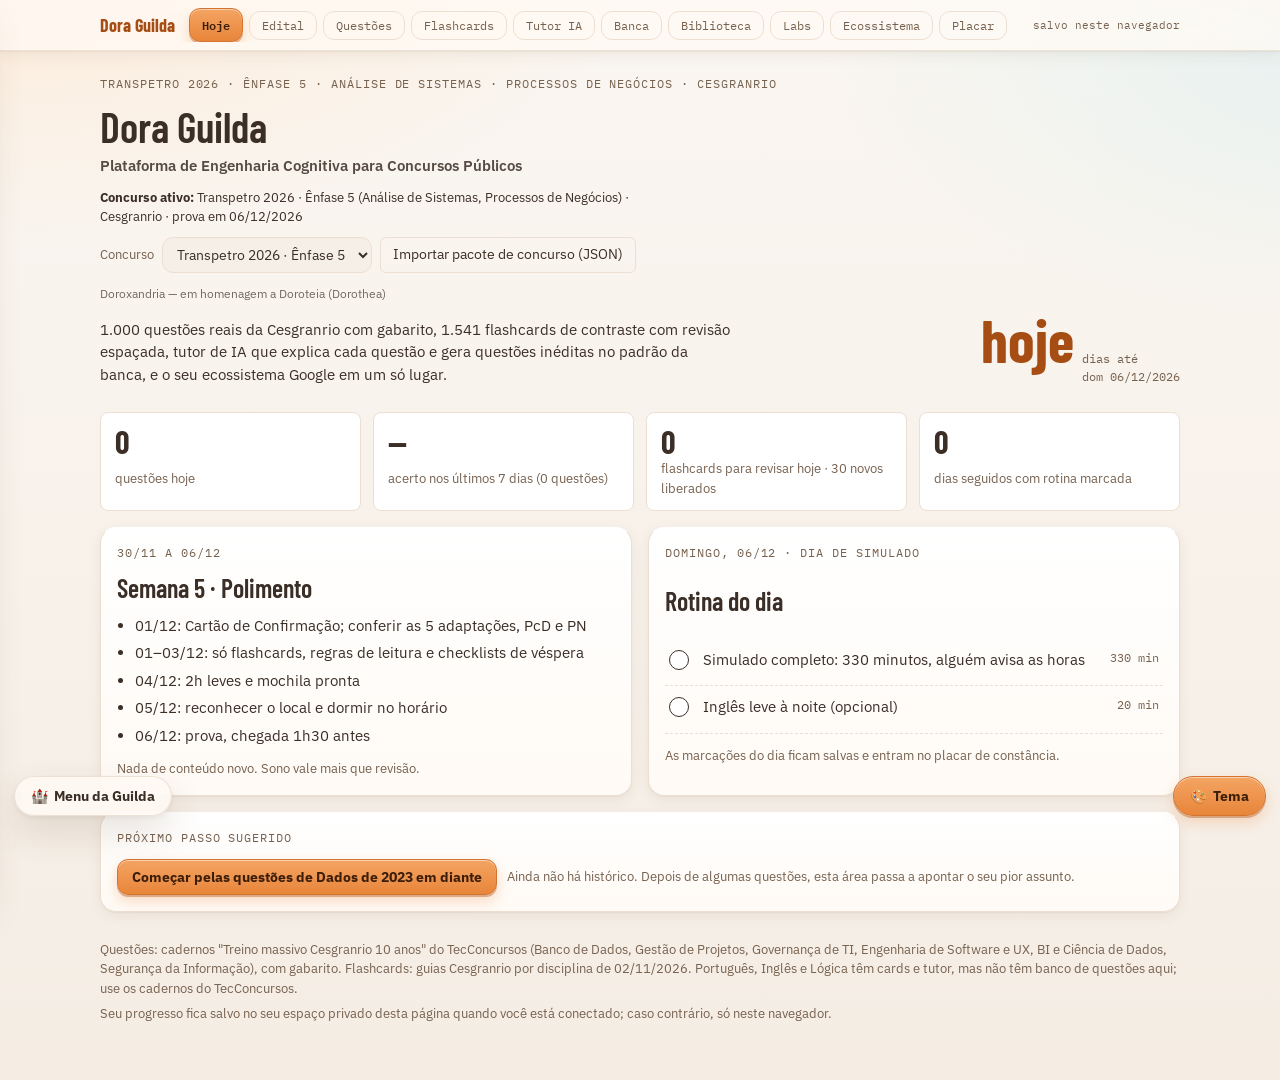
==== commit f1644804: "Design da Dora Guilda igual ao da Central e do Dora Draw: 17 temas por tokens, relevo, vidro, ladril" ====
--- a/index.html
+++ b/index.html
@@ -155,7 +155,7 @@
 footer{padding-top:28px;font-size:13px;color:var(--muted);display:grid;gap:6px}
 @media (prefers-reduced-motion:reduce){*{transition:none!important;animation:none!important}}
 </style>
-<link rel="stylesheet" href="tema.css"><script src="tema.js"></script><script src="guilda.js"></script><script src="abrir.js" defer></script>
+<link rel="stylesheet" href="temas.css"><link rel="stylesheet" href="tema.css"><script src="tema.js"></script><script src="guilda.js"></script><script src="abrir.js" defer></script>
 
 <nav class="top" aria-label="Áreas"><div class="in">
   <span class="brand">Dora Guilda</span>
--- a/temas.css
+++ b/temas.css
@@ -0,0 +1,1015 @@
+/* Temas da Reta Final: GERADO por gerar.js a partir de fonte-temas.js (não edite à mão).
+   Mesmos nomes de tokens de app/src/styles.css. Cada tema vale em <html data-theme="id"> e em qualquer
+   elemento com data-tema="id" (cartões-prévia). "claro" e "escuro" são idênticos aos de hoje; "auto" segue o sistema.
+   Contraste conferido por contraste.js (texto 4,5:1; alto-contraste busca 7:1). */
+:root[data-theme="claro"], [data-tema="claro"] {
+  --bg: #faf6f1;
+  --bg-2: #f4ebe1;
+  --paper: #ffffff;
+  --paper-2: #fffaf5;
+  --inset: #f6efe7;
+  --ink: #3a2e26;
+  --muted: #76614f;
+  --line: #ecdfd2;
+  --line-forte: #a3876f;
+  --accent: #a64d14;
+  --accent-soft: #fdeedd;
+  --on-accent: #ffffff;
+  --destaque: #e8853a;
+  --destaque-2: #f4a463;
+  --destaque-hover: #d9742a;
+  --destaque-borda: #d27330;
+  --on-destaque: #3b1d08;
+  --azul: #1f6470;
+  --azul-soft: #e1eff1;
+  --warn: #8a5600;
+  --warn-soft: #fbf0d9;
+  --ok: #23704a;
+  --ok-soft: #e3f3e8;
+  --bad: #b0372b;
+  --bad-soft: #fbe5e1;
+  --sec-treino: #fde3cc;
+  --sec-treino-2: #fff1e4;
+  --sec-treino-ico: #b4561a;
+  --sec-memoria: #ece4f6;
+  --sec-memoria-2: #f6f1fb;
+  --sec-memoria-ico: #6a4a9c;
+  --sec-acompanhar: #dcecee;
+  --sec-acompanhar-2: #eef6f7;
+  --sec-acompanhar-ico: #1f6470;
+  --sec-apoio: #e2f1e4;
+  --sec-apoio-2: #f1f8f2;
+  --sec-apoio-ico: #2d6b3c;
+  --marca-texto: #ffe7a8;
+  --marca-texto-2: #d8efff;
+  --vidro: rgba(255, 250, 245, .78);
+  --vidro-borda: rgba(236, 223, 210, .9);
+  --brilho: rgba(255, 255, 255, .95);
+  --fundo-grad: radial-gradient(1100px 520px at 0% -8%, #fde9d5 0%, rgba(253, 233, 213, 0) 62%), radial-gradient(900px 480px at 105% 4%, #e7f1f0 0%, rgba(231, 241, 240, 0) 58%), linear-gradient(180deg, #faf6f1 0%, #f5ede4 100%);
+  --sombra: 0 1px 2px rgba(92, 56, 26, .06), 0 8px 24px rgba(92, 56, 26, .10);
+  --sombra-1: 0 1px 1px rgba(92, 56, 26, .05), 0 4px 14px rgba(92, 56, 26, .07);
+  --sombra-2: 0 2px 4px rgba(92, 56, 26, .07), 0 16px 36px rgba(92, 56, 26, .14);
+  --sombra-btn: inset 0 1px 0 rgba(255, 255, 255, .95), 0 2px 0 rgba(150, 96, 52, .16), 0 3px 8px rgba(92, 56, 26, .09);
+  --sombra-btn-p: inset 0 1px 0 rgba(255, 255, 255, .5), 0 2px 0 rgba(170, 80, 20, .38), 0 6px 14px rgba(232, 133, 58, .28);
+  --sombra-afundado: inset 0 2px 4px rgba(92, 56, 26, .14);
+  --sombra-ponto: 0 1px 3px rgba(92, 56, 26, .28);
+  --grad-btn: linear-gradient(180deg, #ffffff 0%, #fbf5ee 100%);
+  --grad-btn-p: linear-gradient(180deg, #f4a463 0%, #e8853a 100%);
+  --grad-btn-p-hover: linear-gradient(180deg, #f2994f 0%, #d9742a 100%);
+  color-scheme: light;
+}
+:root[data-theme="escuro"], [data-tema="escuro"] {
+  --bg: #2a2420;
+  --bg-2: #241f1b;
+  --paper: #342c27;
+  --paper-2: #3a312b;
+  --inset: #2e2723;
+  --ink: #f2e8df;
+  --muted: #c9b6a7;
+  --line: #4a3f37;
+  --line-forte: #8f7a6a;
+  --accent: #f2a66a;
+  --accent-soft: #4a3424;
+  --on-accent: #2a1606;
+  --destaque: #e8964f;
+  --destaque-2: #f0a865;
+  --destaque-hover: #f2a870;
+  --destaque-borda: #c47a3c;
+  --on-destaque: #2a1606;
+  --azul: #7cc4cf;
+  --azul-soft: #1f3a3e;
+  --warn: #f0bf6a;
+  --warn-soft: #46381f;
+  --ok: #7fd3a0;
+  --ok-soft: #213a2b;
+  --bad: #f4998d;
+  --bad-soft: #4a2925;
+  --sec-treino: #4a3424;
+  --sec-treino-2: #3f2e22;
+  --sec-treino-ico: #f2a66a;
+  --sec-memoria: #3b3348;
+  --sec-memoria-2: #342d40;
+  --sec-memoria-ico: #c7b3ea;
+  --sec-acompanhar: #1f3a3e;
+  --sec-acompanhar-2: #1d3336;
+  --sec-acompanhar-ico: #7cc4cf;
+  --sec-apoio: #233a2a;
+  --sec-apoio-2: #203325;
+  --sec-apoio-ico: #8fd3a0;
+  --marca-texto: #5a4a1e;
+  --marca-texto-2: #1f3d52;
+  --vidro: rgba(52, 44, 39, .82);
+  --vidro-borda: rgba(255, 236, 220, .10);
+  --brilho: rgba(255, 236, 220, .08);
+  --fundo-grad: radial-gradient(1100px 520px at 0% -8%, #3a2c22 0%, rgba(58, 44, 34, 0) 62%), radial-gradient(900px 480px at 105% 4%, #22302f 0%, rgba(34, 48, 47, 0) 58%), linear-gradient(180deg, #2a2420 0%, #241f1b 100%);
+  --sombra: 0 1px 2px rgba(0, 0, 0, .30), 0 8px 24px rgba(0, 0, 0, .28);
+  --sombra-1: 0 1px 1px rgba(0, 0, 0, .25), 0 4px 14px rgba(0, 0, 0, .22);
+  --sombra-2: 0 2px 4px rgba(0, 0, 0, .30), 0 16px 36px rgba(0, 0, 0, .34);
+  --sombra-btn: inset 0 1px 0 rgba(255, 236, 220, .08), 0 2px 0 rgba(0, 0, 0, .35), 0 3px 8px rgba(0, 0, 0, .25);
+  --sombra-btn-p: inset 0 1px 0 rgba(255, 236, 220, .35), 0 2px 0 rgba(0, 0, 0, .4), 0 6px 14px rgba(0, 0, 0, .3);
+  --sombra-afundado: inset 0 2px 4px rgba(0, 0, 0, .35);
+  --sombra-ponto: 0 1px 3px rgba(0, 0, 0, .5);
+  --grad-btn: linear-gradient(180deg, #3a312b 0%, #342c27 100%);
+  --grad-btn-p: linear-gradient(180deg, #f0a865 0%, #e8964f 100%);
+  --grad-btn-p-hover: linear-gradient(180deg, #f3b47a 0%, #eba05c 100%);
+  color-scheme: dark;
+}
+:root[data-theme="grafite"], [data-tema="grafite"] {
+  --bg: #23272e;
+  --bg-2: #1e2228;
+  --paper: #2d323b;
+  --paper-2: #333944;
+  --inset: #272b33;
+  --ink: #e9edf3;
+  --muted: #aeb7c4;
+  --line: #3e4551;
+  --line-forte: #7f8999;
+  --accent: #93bbf2;
+  --accent-soft: #2b3b52;
+  --on-accent: #0f1d33;
+  --destaque: #75a6ea;
+  --destaque-2: #8ab5ef;
+  --destaque-hover: #9cc2f3;
+  --destaque-borda: #5585c6;
+  --on-destaque: #0c1829;
+  --azul: #8ccadb;
+  --azul-soft: #20363f;
+  --warn: #f0c275;
+  --warn-soft: #41381f;
+  --ok: #88d7a8;
+  --ok-soft: #1f392c;
+  --bad: #f4a299;
+  --bad-soft: #4a2b2b;
+  --sec-treino: #47372a;
+  --sec-treino-2: #3d3026;
+  --sec-treino-ico: #f1aa72;
+  --sec-memoria: #3a3651;
+  --sec-memoria-2: #332f48;
+  --sec-memoria-ico: #c6b8ef;
+  --sec-acompanhar: #203b44;
+  --sec-acompanhar-2: #1d343b;
+  --sec-acompanhar-ico: #86cbd9;
+  --sec-apoio: #253b2f;
+  --sec-apoio-2: #213429;
+  --sec-apoio-ico: #93d6a8;
+  --marca-texto: #5a4c22;
+  --marca-texto-2: #21405a;
+  --vidro: rgba(45, 50, 59, 0.82);
+  --vidro-borda: rgba(220, 232, 255, 0.11);
+  --brilho: rgba(220, 232, 255, 0.1);
+  --fundo-grad: radial-gradient(1100px 520px at 0% -8%, #303846 0%, rgba(48, 56, 70, 0) 62%), radial-gradient(900px 480px at 105% 4%, #243338 0%, rgba(36, 51, 56, 0) 58%), linear-gradient(180deg, #23272e 0%, #1e2228 100%);
+  --sombra: 0 1px 2px rgba(0, 0, 0, .34), 0 10px 26px rgba(0, 0, 0, .32);
+  --sombra-1: 0 1px 1px rgba(0, 0, 0, .30), 0 4px 14px rgba(0, 0, 0, .26);
+  --sombra-2: 0 2px 4px rgba(0, 0, 0, .36), 0 18px 40px rgba(0, 0, 0, .40);
+  --sombra-btn: inset 0 1px 0 rgba(220, 232, 255, 0.1), 0 2px 0 rgba(0, 0, 0, .40), 0 3px 8px rgba(0, 0, 0, .28);
+  --sombra-btn-p: inset 0 1px 0 rgba(255, 255, 255, .38), 0 2px 0 rgba(0, 0, 0, .45), 0 6px 16px rgba(117, 166, 234, .30);
+  --sombra-afundado: inset 0 2px 5px rgba(0, 0, 0, .42);
+  --sombra-ponto: 0 1px 3px rgba(0, 0, 0, .55);
+  --grad-btn: linear-gradient(180deg, #333944 0%, #2d323b 100%);
+  --grad-btn-p: linear-gradient(180deg, #8ab5ef 0%, #75a6ea 100%);
+  --grad-btn-p-hover: linear-gradient(180deg, #9cc2f3 0%, #8ab5ef 100%);
+  color-scheme: dark;
+}
+:root[data-theme="meia-noite"], [data-tema="meia-noite"] {
+  --bg: #162034;
+  --bg-2: #121a2c;
+  --paper: #1f2a46;
+  --paper-2: #25314f;
+  --inset: #19233a;
+  --ink: #ebf0fb;
+  --muted: #adbad3;
+  --line: #33405f;
+  --line-forte: #7586ab;
+  --accent: #ffc46b;
+  --accent-soft: #3b3422;
+  --on-accent: #241600;
+  --destaque: #f5b14a;
+  --destaque-2: #f8c16c;
+  --destaque-hover: #fac97b;
+  --destaque-borda: #c98b2c;
+  --on-destaque: #221400;
+  --azul: #92c7ff;
+  --azul-soft: #1e3557;
+  --warn: #ffd481;
+  --warn-soft: #3d3521;
+  --ok: #87dcaa;
+  --ok-soft: #183b2e;
+  --bad: #ffa398;
+  --bad-soft: #4a2433;
+  --sec-treino: #3e3425;
+  --sec-treino-2: #362e23;
+  --sec-treino-ico: #f8c16c;
+  --sec-memoria: #302e57;
+  --sec-memoria-2: #2a294d;
+  --sec-memoria-ico: #c5bbf3;
+  --sec-acompanhar: #1c3752;
+  --sec-acompanhar-2: #1a3149;
+  --sec-acompanhar-ico: #92c7ff;
+  --sec-apoio: #1e3b37;
+  --sec-apoio-2: #1b3431;
+  --sec-apoio-ico: #90ddc1;
+  --marca-texto: #5c4a18;
+  --marca-texto-2: #1e4060;
+  --vidro: rgba(31, 42, 70, 0.82);
+  --vidro-borda: rgba(210, 225, 255, 0.12);
+  --brilho: rgba(210, 225, 255, 0.11);
+  --fundo-grad: radial-gradient(1100px 520px at 0% -8%, #26335e 0%, rgba(38, 51, 94, 0) 62%), radial-gradient(900px 480px at 105% 4%, #3a3122 0%, rgba(58, 49, 34, 0) 58%), linear-gradient(180deg, #162034 0%, #121a2c 100%);
+  --sombra: 0 1px 2px rgba(0, 0, 0, .34), 0 10px 26px rgba(0, 0, 0, .32);
+  --sombra-1: 0 1px 1px rgba(0, 0, 0, .30), 0 4px 14px rgba(0, 0, 0, .26);
+  --sombra-2: 0 2px 4px rgba(0, 0, 0, .36), 0 18px 40px rgba(0, 0, 0, .40);
+  --sombra-btn: inset 0 1px 0 rgba(210, 225, 255, 0.11), 0 2px 0 rgba(0, 0, 0, .40), 0 3px 8px rgba(0, 0, 0, .28);
+  --sombra-btn-p: inset 0 1px 0 rgba(255, 255, 255, .38), 0 2px 0 rgba(0, 0, 0, .45), 0 6px 16px rgba(245, 177, 74, .30);
+  --sombra-afundado: inset 0 2px 5px rgba(0, 0, 0, .42);
+  --sombra-ponto: 0 1px 3px rgba(0, 0, 0, .55);
+  --grad-btn: linear-gradient(180deg, #25314f 0%, #1f2a46 100%);
+  --grad-btn-p: linear-gradient(180deg, #f8c16c 0%, #f5b14a 100%);
+  --grad-btn-p-hover: linear-gradient(180deg, #fac97b 0%, #f8c16c 100%);
+  color-scheme: dark;
+}
+:root[data-theme="oceano"], [data-tema="oceano"] {
+  --bg: #f1f8f9;
+  --bg-2: #e3f1f3;
+  --paper: #ffffff;
+  --paper-2: #f6fbfc;
+  --inset: #e8f3f5;
+  --ink: #15343b;
+  --muted: #4a6971;
+  --line: #d3e6ea;
+  --line-forte: #7a99a1;
+  --accent: #0b6875;
+  --accent-soft: #dcf1f4;
+  --on-accent: #ffffff;
+  --destaque: #2bb3c0;
+  --destaque-2: #5ccad4;
+  --destaque-hover: #22a3b0;
+  --destaque-borda: #1d97a3;
+  --on-destaque: #04262b;
+  --azul: #1d5f8a;
+  --azul-soft: #e0edf7;
+  --warn: #8a5600;
+  --warn-soft: #fbf0d9;
+  --ok: #1f6e48;
+  --ok-soft: #e0f2e8;
+  --bad: #ad3428;
+  --bad-soft: #fbe4e0;
+  --sec-treino: #fde2d4;
+  --sec-treino-2: #fff1ea;
+  --sec-treino-ico: #ad4b1c;
+  --sec-memoria: #e4e5f8;
+  --sec-memoria-2: #f2f3fc;
+  --sec-memoria-ico: #4d4fa0;
+  --sec-acompanhar: #d4eef2;
+  --sec-acompanhar-2: #eaf7f9;
+  --sec-acompanhar-ico: #0b6875;
+  --sec-apoio: #dcf2e5;
+  --sec-apoio-2: #eef9f2;
+  --sec-apoio-ico: #24683f;
+  --marca-texto: #fff0a8;
+  --marca-texto-2: #cdeefa;
+  --vidro: rgba(246, 251, 252, 0.78);
+  --vidro-borda: rgba(211, 230, 234, .9);
+  --brilho: rgba(255, 255, 255, .95);
+  --fundo-grad: radial-gradient(1100px 520px at 0% -8%, #d2eff2 0%, rgba(210, 239, 242, 0) 62%), radial-gradient(900px 480px at 105% 4%, #e1ebfa 0%, rgba(225, 235, 250, 0) 58%), linear-gradient(180deg, #f1f8f9 0%, #e5f1f3 100%);
+  --sombra: 0 1px 2px rgba(20, 74, 84, .06), 0 8px 24px rgba(20, 74, 84, .10);
+  --sombra-1: 0 1px 1px rgba(20, 74, 84, .05), 0 4px 14px rgba(20, 74, 84, .07);
+  --sombra-2: 0 2px 4px rgba(20, 74, 84, .07), 0 16px 36px rgba(20, 74, 84, .14);
+  --sombra-btn: inset 0 1px 0 rgba(255, 255, 255, .95), 0 2px 0 rgba(40, 120, 130, .18), 0 3px 8px rgba(20, 74, 84, .09);
+  --sombra-btn-p: inset 0 1px 0 rgba(255, 255, 255, .5), 0 2px 0 rgba(20, 120, 130, .38), 0 6px 14px rgba(43, 179, 192, .28);
+  --sombra-afundado: inset 0 2px 4px rgba(20, 74, 84, .14);
+  --sombra-ponto: 0 1px 3px rgba(20, 74, 84, .28);
+  --grad-btn: linear-gradient(180deg, #ffffff 0%, #f1f8f9 100%);
+  --grad-btn-p: linear-gradient(180deg, #5ccad4 0%, #2bb3c0 100%);
+  --grad-btn-p-hover: linear-gradient(180deg, #2bb3c0 0%, #22a3b0 100%);
+  color-scheme: light;
+}
+:root[data-theme="floresta"], [data-tema="floresta"] {
+  --bg: #f3f6f0;
+  --bg-2: #e8eee2;
+  --paper: #ffffff;
+  --paper-2: #f8faf5;
+  --inset: #ecf1e7;
+  --ink: #23321f;
+  --muted: #55654f;
+  --line: #dce5d4;
+  --line-forte: #86977c;
+  --accent: #3d692c;
+  --accent-soft: #e6f0dd;
+  --on-accent: #ffffff;
+  --destaque: #7fae5e;
+  --destaque-2: #9cc47e;
+  --destaque-hover: #71a150;
+  --destaque-borda: #64924a;
+  --on-destaque: #122108;
+  --azul: #2a646e;
+  --azul-soft: #e0eef0;
+  --warn: #865300;
+  --warn-soft: #f8efd6;
+  --ok: #286938;
+  --ok-soft: #e2f1e4;
+  --bad: #a8372b;
+  --bad-soft: #f8e4df;
+  --sec-treino: #f5e4cf;
+  --sec-treino-2: #fbf2e7;
+  --sec-treino-ico: #985619;
+  --sec-memoria: #ebe4f3;
+  --sec-memoria-2: #f5f1f9;
+  --sec-memoria-ico: #67508e;
+  --sec-acompanhar: #dbebeb;
+  --sec-acompanhar-2: #eef6f6;
+  --sec-acompanhar-ico: #2a646e;
+  --sec-apoio: #dfeed4;
+  --sec-apoio-2: #f0f7eb;
+  --sec-apoio-ico: #3d692c;
+  --marca-texto: #fbe9a0;
+  --marca-texto-2: #d6eedd;
+  --vidro: rgba(248, 250, 245, 0.78);
+  --vidro-borda: rgba(220, 229, 212, .9);
+  --brilho: rgba(255, 255, 255, .95);
+  --fundo-grad: radial-gradient(1100px 520px at 0% -8%, #e0edd3 0%, rgba(224, 237, 211, 0) 62%), radial-gradient(900px 480px at 105% 4%, #eeeed8 0%, rgba(238, 238, 216, 0) 58%), linear-gradient(180deg, #f3f6f0 0%, #e9efe3 100%);
+  --sombra: 0 1px 2px rgba(42, 62, 30, .06), 0 8px 24px rgba(42, 62, 30, .10);
+  --sombra-1: 0 1px 1px rgba(42, 62, 30, .05), 0 4px 14px rgba(42, 62, 30, .07);
+  --sombra-2: 0 2px 4px rgba(42, 62, 30, .07), 0 16px 36px rgba(42, 62, 30, .14);
+  --sombra-btn: inset 0 1px 0 rgba(255, 255, 255, .95), 0 2px 0 rgba(80, 110, 60, .18), 0 3px 8px rgba(42, 62, 30, .09);
+  --sombra-btn-p: inset 0 1px 0 rgba(255, 255, 255, .5), 0 2px 0 rgba(70, 110, 40, .38), 0 6px 14px rgba(127, 174, 94, .28);
+  --sombra-afundado: inset 0 2px 4px rgba(42, 62, 30, .14);
+  --sombra-ponto: 0 1px 3px rgba(42, 62, 30, .28);
+  --grad-btn: linear-gradient(180deg, #ffffff 0%, #f4f7f1 100%);
+  --grad-btn-p: linear-gradient(180deg, #9cc47e 0%, #7fae5e 100%);
+  --grad-btn-p-hover: linear-gradient(180deg, #7fae5e 0%, #71a150 100%);
+  color-scheme: light;
+}
+:root[data-theme="lavanda"], [data-tema="lavanda"] {
+  --bg: #f6f3fa;
+  --bg-2: #ece6f5;
+  --paper: #ffffff;
+  --paper-2: #fbf9fd;
+  --inset: #f0ebf7;
+  --ink: #2d2540;
+  --muted: #62587a;
+  --line: #e3dcef;
+  --line-forte: #958aab;
+  --accent: #673da5;
+  --accent-soft: #efe6fb;
+  --on-accent: #ffffff;
+  --destaque: #a882e2;
+  --destaque-2: #bd9eeb;
+  --destaque-hover: #9a72d9;
+  --destaque-borda: #8a63c8;
+  --on-destaque: #1c0c35;
+  --azul: #2e5e8e;
+  --azul-soft: #e3edf7;
+  --warn: #8a5600;
+  --warn-soft: #fbf0d9;
+  --ok: #23704a;
+  --ok-soft: #e3f3e8;
+  --bad: #b0372b;
+  --bad-soft: #fbe5e1;
+  --sec-treino: #fbe1d6;
+  --sec-treino-2: #fdf0ea;
+  --sec-treino-ico: #a54d20;
+  --sec-memoria: #e8def8;
+  --sec-memoria-2: #f4effc;
+  --sec-memoria-ico: #673da5;
+  --sec-acompanhar: #dae8f5;
+  --sec-acompanhar-2: #edf4fa;
+  --sec-acompanhar-ico: #2e5e8e;
+  --sec-apoio: #dff1e6;
+  --sec-apoio-2: #f0f8f3;
+  --sec-apoio-ico: #2b693a;
+  --marca-texto: #fde9a8;
+  --marca-texto-2: #e2dcff;
+  --vidro: rgba(251, 249, 253, 0.78);
+  --vidro-borda: rgba(227, 220, 239, .9);
+  --brilho: rgba(255, 255, 255, .95);
+  --fundo-grad: radial-gradient(1100px 520px at 0% -8%, #ebdffb 0%, rgba(235, 223, 251, 0) 62%), radial-gradient(900px 480px at 105% 4%, #fbe3ee 0%, rgba(251, 227, 238, 0) 58%), linear-gradient(180deg, #f6f3fa 0%, #eee8f6 100%);
+  --sombra: 0 1px 2px rgba(62, 40, 104, .06), 0 8px 24px rgba(62, 40, 104, .10);
+  --sombra-1: 0 1px 1px rgba(62, 40, 104, .05), 0 4px 14px rgba(62, 40, 104, .07);
+  --sombra-2: 0 2px 4px rgba(62, 40, 104, .07), 0 16px 36px rgba(62, 40, 104, .14);
+  --sombra-btn: inset 0 1px 0 rgba(255, 255, 255, .95), 0 2px 0 rgba(110, 80, 160, .18), 0 3px 8px rgba(62, 40, 104, .09);
+  --sombra-btn-p: inset 0 1px 0 rgba(255, 255, 255, .5), 0 2px 0 rgba(100, 60, 170, .38), 0 6px 14px rgba(168, 130, 226, .28);
+  --sombra-afundado: inset 0 2px 4px rgba(62, 40, 104, .14);
+  --sombra-ponto: 0 1px 3px rgba(62, 40, 104, .28);
+  --grad-btn: linear-gradient(180deg, #ffffff 0%, #f7f4fb 100%);
+  --grad-btn-p: linear-gradient(180deg, #bd9eeb 0%, #a882e2 100%);
+  --grad-btn-p-hover: linear-gradient(180deg, #a882e2 0%, #9a72d9 100%);
+  color-scheme: light;
+}
+:root[data-theme="areia"], [data-tema="areia"] {
+  --bg: #f4ecd8;
+  --bg-2: #ebe0c6;
+  --paper: #fbf6ea;
+  --paper-2: #f8f1e0;
+  --inset: #efe5cd;
+  --ink: #3b2f1e;
+  --muted: #67563c;
+  --line: #e2d5b8;
+  --line-forte: #97845f;
+  --accent: #86460f;
+  --accent-soft: #f3e2c4;
+  --on-accent: #fffaf0;
+  --destaque: #cc8d42;
+  --destaque-2: #dba560;
+  --destaque-hover: #bd7d32;
+  --destaque-borda: #a8702d;
+  --on-destaque: #281603;
+  --azul: #2c5b62;
+  --azul-soft: #e0e8df;
+  --warn: #7a4f00;
+  --warn-soft: #f3e6c4;
+  --ok: #2b663b;
+  --ok-soft: #e3ecd6;
+  --bad: #9f3529;
+  --bad-soft: #f4ddd0;
+  --sec-treino: #f2dbbf;
+  --sec-treino-2: #f8ecd8;
+  --sec-treino-ico: #8f4b14;
+  --sec-memoria: #e8dde6;
+  --sec-memoria-2: #f3ecee;
+  --sec-memoria-ico: #684779;
+  --sec-acompanhar: #dae3d8;
+  --sec-acompanhar-2: #ebf0e6;
+  --sec-acompanhar-ico: #2c5b62;
+  --sec-apoio: #e1e7cb;
+  --sec-apoio-2: #eff2e0;
+  --sec-apoio-ico: #46652a;
+  --marca-texto: #f5dd88;
+  --marca-texto-2: #d3e4dd;
+  --vidro: rgba(248, 241, 224, 0.8);
+  --vidro-borda: rgba(226, 213, 184, .9);
+  --brilho: rgba(255, 252, 242, .95);
+  --fundo-grad: radial-gradient(1100px 520px at 0% -8%, #f1ddba 0%, rgba(241, 221, 186, 0) 62%), radial-gradient(900px 480px at 105% 4%, #e7e5cd 0%, rgba(231, 229, 205, 0) 58%), linear-gradient(180deg, #f4ecd8 0%, #ece1c8 100%);
+  --sombra: 0 1px 2px rgba(92, 66, 28, .06), 0 8px 24px rgba(92, 66, 28, .10);
+  --sombra-1: 0 1px 1px rgba(92, 66, 28, .05), 0 4px 14px rgba(92, 66, 28, .07);
+  --sombra-2: 0 2px 4px rgba(92, 66, 28, .07), 0 16px 36px rgba(92, 66, 28, .14);
+  --sombra-btn: inset 0 1px 0 rgba(255, 252, 242, .95), 0 2px 0 rgba(140, 104, 56, .18), 0 3px 8px rgba(92, 66, 28, .09);
+  --sombra-btn-p: inset 0 1px 0 rgba(255, 255, 255, .5), 0 2px 0 rgba(150, 90, 30, .38), 0 6px 14px rgba(204, 141, 66, .28);
+  --sombra-afundado: inset 0 2px 4px rgba(92, 66, 28, .14);
+  --sombra-ponto: 0 1px 3px rgba(92, 66, 28, .28);
+  --grad-btn: linear-gradient(180deg, #fbf6ea 0%, #f5eedd 100%);
+  --grad-btn-p: linear-gradient(180deg, #dba560 0%, #cc8d42 100%);
+  --grad-btn-p-hover: linear-gradient(180deg, #cc8d42 0%, #bd7d32 100%);
+  color-scheme: light;
+}
+:root[data-theme="neon"], [data-tema="neon"] {
+  --bg: #1a1b2c;
+  --bg-2: #161727;
+  --paper: #23253a;
+  --paper-2: #292b44;
+  --inset: #1e2033;
+  --ink: #eff0ff;
+  --muted: #b3b6d9;
+  --line: #363859;
+  --line-forte: #7a7eb0;
+  --accent: #5ae6f2;
+  --accent-soft: #143a45;
+  --on-accent: #03161a;
+  --destaque: #ff62c9;
+  --destaque-2: #ff86d7;
+  --destaque-hover: #ff7ad2;
+  --destaque-borda: #c43f9a;
+  --on-destaque: #2a0420;
+  --azul: #78bdff;
+  --azul-soft: #1a2e4c;
+  --warn: #ffd36b;
+  --warn-soft: #3b3219;
+  --ok: #64f0ab;
+  --ok-soft: #133a2b;
+  --bad: #ff8fa0;
+  --bad-soft: #46192c;
+  --sec-treino: #3d1c3b;
+  --sec-treino-2: #341935;
+  --sec-treino-ico: #ff86d7;
+  --sec-memoria: #2c2150;
+  --sec-memoria-2: #271e47;
+  --sec-memoria-ico: #c6aaff;
+  --sec-acompanhar: #113642;
+  --sec-acompanhar-2: #10303a;
+  --sec-acompanhar-ico: #5ae6f2;
+  --sec-apoio: #143b30;
+  --sec-apoio-2: #12342a;
+  --sec-apoio-ico: #64f0ab;
+  --marca-texto: #4c3c12;
+  --marca-texto-2: #15395c;
+  --vidro: rgba(35, 37, 58, 0.8);
+  --vidro-borda: rgba(180, 240, 255, 0.16);
+  --brilho: rgba(180, 240, 255, 0.13);
+  --fundo-grad: radial-gradient(1100px 520px at 0% -8%, #33184c 0%, rgba(51, 24, 76, 0) 62%), radial-gradient(900px 480px at 105% 4%, #0f3444 0%, rgba(15, 52, 68, 0) 58%), linear-gradient(180deg, #1a1b2c 0%, #161727 100%);
+  --sombra: 0 1px 2px rgba(0, 0, 0, .34), 0 10px 26px rgba(0, 0, 0, .32);
+  --sombra-1: 0 1px 1px rgba(0, 0, 0, .30), 0 4px 14px rgba(0, 0, 0, .26);
+  --sombra-2: 0 2px 4px rgba(0, 0, 0, .36), 0 18px 40px rgba(0, 0, 0, .40);
+  --sombra-btn: inset 0 1px 0 rgba(180, 240, 255, 0.13), 0 2px 0 rgba(0, 0, 0, .40), 0 3px 8px rgba(0, 0, 0, .28);
+  --sombra-btn-p: inset 0 1px 0 rgba(255, 255, 255, .38), 0 2px 0 rgba(0, 0, 0, .45), 0 6px 16px rgba(255, 98, 201, .30);
+  --sombra-afundado: inset 0 2px 5px rgba(0, 0, 0, .42);
+  --sombra-ponto: 0 1px 3px rgba(0, 0, 0, .55);
+  --grad-btn: linear-gradient(180deg, #292b44 0%, #23253a 100%);
+  --grad-btn-p: linear-gradient(180deg, #ff86d7 0%, #ff62c9 100%);
+  --grad-btn-p-hover: linear-gradient(180deg, #ff7ad2 0%, #ff86d7 100%);
+  color-scheme: dark;
+}
+:root[data-theme="alto-contraste"], [data-tema="alto-contraste"] {
+  --bg: #fffef9;
+  --bg-2: #f5f3ea;
+  --paper: #ffffff;
+  --paper-2: #fffef9;
+  --inset: #f2f0e6;
+  --ink: #0b0b0b;
+  --muted: #2e2e2e;
+  --line: #6b6b6b;
+  --line-forte: #3a3a3a;
+  --accent: #8a2c00;
+  --accent-soft: #fff0e0;
+  --on-accent: #ffffff;
+  --destaque: #ffb36b;
+  --destaque-2: #ffc38a;
+  --destaque-hover: #ffa552;
+  --destaque-borda: #5a2a00;
+  --on-destaque: #000000;
+  --azul: #003f6b;
+  --azul-soft: #e6f1fa;
+  --warn: #5e3800;
+  --warn-soft: #fff3d6;
+  --ok: #0a4f2c;
+  --ok-soft: #e3f5ea;
+  --bad: #8a1a0f;
+  --bad-soft: #ffe7e2;
+  --sec-treino: #ffe4cc;
+  --sec-treino-2: #fff1e4;
+  --sec-treino-ico: #7a3300;
+  --sec-memoria: #ece2fb;
+  --sec-memoria-2: #f6f1fd;
+  --sec-memoria-ico: #4a2785;
+  --sec-acompanhar: #d9edf0;
+  --sec-acompanhar-2: #eef7f8;
+  --sec-acompanhar-ico: #0d4a55;
+  --sec-apoio: #ddf2e2;
+  --sec-apoio-2: #eff9f1;
+  --sec-apoio-ico: #1a5229;
+  --marca-texto: #ffe26a;
+  --marca-texto-2: #bfe6ff;
+  --vidro: rgba(255, 255, 255, .95);
+  --vidro-borda: rgba(0, 0, 0, .55);
+  --brilho: rgba(255, 255, 255, 1);
+  --fundo-grad: linear-gradient(180deg, #fffef9 0%, #f6f4ec 100%);
+  --sombra: 0 1px 0 rgba(0, 0, 0, .40), 0 8px 20px rgba(0, 0, 0, .16);
+  --sombra-1: 0 1px 0 rgba(0, 0, 0, .35), 0 4px 12px rgba(0, 0, 0, .12);
+  --sombra-2: 0 2px 0 rgba(0, 0, 0, .40), 0 14px 30px rgba(0, 0, 0, .22);
+  --sombra-btn: inset 0 1px 0 rgba(255, 255, 255, 1), 0 2px 0 rgba(0, 0, 0, .55), 0 3px 8px rgba(0, 0, 0, .14);
+  --sombra-btn-p: inset 0 1px 0 rgba(255, 255, 255, .6), 0 2px 0 rgba(0, 0, 0, .7), 0 6px 14px rgba(0, 0, 0, .2);
+  --sombra-afundado: inset 0 2px 4px rgba(0, 0, 0, .28);
+  --sombra-ponto: 0 1px 3px rgba(0, 0, 0, .5);
+  --grad-btn: linear-gradient(180deg, #ffffff 0%, #f4f2ea 100%);
+  --grad-btn-p: linear-gradient(180deg, #ffc38a 0%, #ffb36b 100%);
+  --grad-btn-p-hover: linear-gradient(180deg, #ffb36b 0%, #ffa552 100%);
+  color-scheme: light;
+}
+:root[data-theme="retafinal"], [data-tema="retafinal"] {
+  --bg: #eef3f3;
+  --bg-2: #e2ecec;
+  --paper: #ffffff;
+  --paper-2: #f6fafa;
+  --inset: #e8f0f1;
+  --ink: #0b2a33;
+  --muted: #4f6b73;
+  --line: #cbdadd;
+  --line-forte: #6f8f97;
+  --accent: #b34600;
+  --accent-soft: #ffe9d6;
+  --on-accent: #ffffff;
+  --destaque: #ff7a00;
+  --destaque-2: #ff9a3d;
+  --destaque-hover: #e86e00;
+  --destaque-borda: #d96a00;
+  --on-destaque: #1b1204;
+  --azul: #0a3d4a;
+  --azul-soft: #d9eef0;
+  --warn: #9a5b00;
+  --warn-soft: #fbebd0;
+  --ok: #26731a;
+  --ok-soft: #e3f3d9;
+  --bad: #c62828;
+  --bad-soft: #fbe0de;
+  --sec-treino: #ffe3cc;
+  --sec-treino-2: #fff1e4;
+  --sec-treino-ico: #b14400;
+  --sec-memoria: #e6e0f2;
+  --sec-memoria-2: #f2eef9;
+  --sec-memoria-ico: #5e4690;
+  --sec-acompanhar: #d9eef0;
+  --sec-acompanhar-2: #ecf6f7;
+  --sec-acompanhar-ico: #0a3d4a;
+  --sec-apoio: #e1f2d6;
+  --sec-apoio-2: #f0f8ea;
+  --sec-apoio-ico: #26731a;
+  --marca-texto: #ffe7a8;
+  --marca-texto-2: #d8efff;
+  --vidro: rgba(246, 250, 250, 0.78);
+  --vidro-borda: rgba(203, 218, 221, .9);
+  --brilho: rgba(255, 255, 255, .95);
+  --fundo-grad: radial-gradient(1100px 520px at 0% -8%, #d9eef0 0%, rgba(217, 238, 240, 0) 62%), radial-gradient(900px 480px at 105% 4%, #ffe7d2 0%, rgba(255, 231, 210, 0) 58%), linear-gradient(180deg, #eef3f3 0%, #e4eded 100%);
+  --sombra: 0 1px 2px rgba(10, 61, 74, .06), 0 8px 24px rgba(10, 61, 74, .10);
+  --sombra-1: 0 1px 1px rgba(10, 61, 74, .05), 0 4px 14px rgba(10, 61, 74, .07);
+  --sombra-2: 0 2px 4px rgba(10, 61, 74, .07), 0 16px 36px rgba(10, 61, 74, .14);
+  --sombra-btn: inset 0 1px 0 rgba(255, 255, 255, .95), 0 2px 0 rgba(60, 120, 130, .18), 0 3px 8px rgba(10, 61, 74, .09);
+  --sombra-btn-p: inset 0 1px 0 rgba(255, 255, 255, .5), 0 2px 0 rgba(170, 80, 0, .38), 0 6px 14px rgba(255, 122, 0, .28);
+  --sombra-afundado: inset 0 2px 4px rgba(10, 61, 74, .14);
+  --sombra-ponto: 0 1px 3px rgba(10, 61, 74, .28);
+  --grad-btn: linear-gradient(180deg, #ffffff 0%, #f3f8f8 100%);
+  --grad-btn-p: linear-gradient(180deg, #ff9a3d 0%, #ff7a00 100%);
+  --grad-btn-p-hover: linear-gradient(180deg, #ff7a00 0%, #e86e00 100%);
+  color-scheme: light;
+}
+:root[data-theme="petroleo"], [data-tema="petroleo"] {
+  --bg: #062129;
+  --bg-2: #041a20;
+  --paper: #0a323d;
+  --paper-2: #0e3f4c;
+  --inset: #08292f;
+  --ink: #e8f6f4;
+  --muted: #8fb5bc;
+  --line: #14505e;
+  --line-forte: #5e98a4;
+  --accent: #ff8a1f;
+  --accent-soft: #3a2a14;
+  --on-accent: #041a20;
+  --destaque: #ff7a00;
+  --destaque-2: #ff9a3d;
+  --destaque-hover: #ff9333;
+  --destaque-borda: #cc6200;
+  --on-destaque: #041a20;
+  --azul: #6ec6d6;
+  --azul-soft: #0f3f4a;
+  --warn: #ffb84d;
+  --warn-soft: #3a2a0e;
+  --ok: #8bd33f;
+  --ok-soft: #1f3a12;
+  --bad: #ff8a7a;
+  --bad-soft: #42201c;
+  --sec-treino: #47301a;
+  --sec-treino-2: #3c2b1a;
+  --sec-treino-ico: #ffa04d;
+  --sec-memoria: #2c3358;
+  --sec-memoria-2: #272d4d;
+  --sec-memoria-ico: #bfb6f2;
+  --sec-acompanhar: #0f4350;
+  --sec-acompanhar-2: #0d3a46;
+  --sec-acompanhar-ico: #6ec6d6;
+  --sec-apoio: #1f3f1c;
+  --sec-apoio-2: #1b3619;
+  --sec-apoio-ico: #8bd33f;
+  --marca-texto: #4a3f12;
+  --marca-texto-2: #0f4659;
+  --vidro: rgba(10, 50, 61, 0.82);
+  --vidro-borda: rgba(80, 200, 220, 0.12);
+  --brilho: rgba(80, 200, 220, 0.1);
+  --fundo-grad: radial-gradient(1100px 520px at 0% -8%, #0b4a5a 0%, rgba(11, 74, 90, 0) 62%), radial-gradient(900px 480px at 105% 4%, #073039 0%, rgba(7, 48, 57, 0) 58%), linear-gradient(180deg, #062129 0%, #041a20 100%);
+  --sombra: 0 1px 2px rgba(0, 0, 0, .34), 0 10px 26px rgba(0, 0, 0, .32);
+  --sombra-1: 0 1px 1px rgba(0, 0, 0, .30), 0 4px 14px rgba(0, 0, 0, .26);
+  --sombra-2: 0 2px 4px rgba(0, 0, 0, .36), 0 18px 40px rgba(0, 0, 0, .40);
+  --sombra-btn: inset 0 1px 0 rgba(80, 200, 220, 0.1), 0 2px 0 rgba(0, 0, 0, .40), 0 3px 8px rgba(0, 0, 0, .28);
+  --sombra-btn-p: inset 0 1px 0 rgba(255, 255, 255, .38), 0 2px 0 rgba(0, 0, 0, .45), 0 6px 16px rgba(255, 122, 0, .30);
+  --sombra-afundado: inset 0 2px 5px rgba(0, 0, 0, .42);
+  --sombra-ponto: 0 1px 3px rgba(0, 0, 0, .55);
+  --grad-btn: linear-gradient(180deg, #0e3f4c 0%, #0a323d 100%);
+  --grad-btn-p: linear-gradient(180deg, #ff9a3d 0%, #ff7a00 100%);
+  --grad-btn-p-hover: linear-gradient(180deg, #ff9333 0%, #ff9a3d 100%);
+  color-scheme: dark;
+}
+:root[data-theme="laranja"], [data-tema="laranja"] {
+  --bg: #f5f3f0;
+  --bg-2: #ece8e2;
+  --paper: #ffffff;
+  --paper-2: #faf8f5;
+  --inset: #efebe5;
+  --ink: #1b1b1d;
+  --muted: #5e5e63;
+  --line: #e1dcd5;
+  --line-forte: #8a8378;
+  --accent: #b34600;
+  --accent-soft: #ffe9d6;
+  --on-accent: #ffffff;
+  --destaque: #ff7a00;
+  --destaque-2: #ff9a3d;
+  --destaque-hover: #e86e00;
+  --destaque-borda: #d96a00;
+  --on-destaque: #1b1204;
+  --azul: #1f6470;
+  --azul-soft: #e1eff1;
+  --warn: #9a5b00;
+  --warn-soft: #fbebd0;
+  --ok: #26731a;
+  --ok-soft: #e3f3d9;
+  --bad: #c62828;
+  --bad-soft: #fbe0de;
+  --sec-treino: #ffe3cc;
+  --sec-treino-2: #fff1e4;
+  --sec-treino-ico: #b14400;
+  --sec-memoria: #ece4f6;
+  --sec-memoria-2: #f6f1fb;
+  --sec-memoria-ico: #6a4a9c;
+  --sec-acompanhar: #dcecee;
+  --sec-acompanhar-2: #eef6f7;
+  --sec-acompanhar-ico: #1f6470;
+  --sec-apoio: #e2f1e4;
+  --sec-apoio-2: #f1f8f2;
+  --sec-apoio-ico: #2d6b3c;
+  --marca-texto: #ffe7a8;
+  --marca-texto-2: #d8efff;
+  --vidro: rgba(250, 248, 245, 0.78);
+  --vidro-borda: rgba(225, 220, 213, .9);
+  --brilho: rgba(255, 255, 255, .95);
+  --fundo-grad: radial-gradient(1100px 520px at 0% -8%, #ffe3cc 0%, rgba(255, 227, 204, 0) 62%), radial-gradient(900px 480px at 105% 4%, #fff0e2 0%, rgba(255, 240, 226, 0) 58%), linear-gradient(180deg, #f5f3f0 0%, #eeeae4 100%);
+  --sombra: 0 1px 2px rgba(40, 30, 20, .06), 0 8px 24px rgba(40, 30, 20, .10);
+  --sombra-1: 0 1px 1px rgba(40, 30, 20, .05), 0 4px 14px rgba(40, 30, 20, .07);
+  --sombra-2: 0 2px 4px rgba(40, 30, 20, .07), 0 16px 36px rgba(40, 30, 20, .14);
+  --sombra-btn: inset 0 1px 0 rgba(255, 255, 255, .95), 0 2px 0 rgba(120, 100, 80, .18), 0 3px 8px rgba(40, 30, 20, .09);
+  --sombra-btn-p: inset 0 1px 0 rgba(255, 255, 255, .5), 0 2px 0 rgba(170, 80, 0, .38), 0 6px 14px rgba(255, 122, 0, .28);
+  --sombra-afundado: inset 0 2px 4px rgba(40, 30, 20, .14);
+  --sombra-ponto: 0 1px 3px rgba(40, 30, 20, .28);
+  --grad-btn: linear-gradient(180deg, #ffffff 0%, #f8f5f1 100%);
+  --grad-btn-p: linear-gradient(180deg, #ff9a3d 0%, #ff7a00 100%);
+  --grad-btn-p-hover: linear-gradient(180deg, #ff7a00 0%, #e86e00 100%);
+  color-scheme: light;
+}
+:root[data-theme="cana"], [data-tema="cana"] {
+  --bg: #eff6e9;
+  --bg-2: #e3eeda;
+  --paper: #ffffff;
+  --paper-2: #f5faf1;
+  --inset: #e7f0df;
+  --ink: #122a14;
+  --muted: #4d6b50;
+  --line: #cfe0c5;
+  --line-forte: #6f946a;
+  --accent: #26731a;
+  --accent-soft: #e1f2d6;
+  --on-accent: #ffffff;
+  --destaque: #8bd33f;
+  --destaque-2: #a3e05e;
+  --destaque-hover: #7cc22f;
+  --destaque-borda: #5f9f20;
+  --on-destaque: #10260c;
+  --azul: #1f6b5a;
+  --azul-soft: #d9eee8;
+  --warn: #9a5b00;
+  --warn-soft: #fbebd0;
+  --ok: #26731a;
+  --ok-soft: #e3f3d9;
+  --bad: #c62828;
+  --bad-soft: #fbe0de;
+  --sec-treino: #fbe7cc;
+  --sec-treino-2: #fdf3e4;
+  --sec-treino-ico: #a65200;
+  --sec-memoria: #e6e2f2;
+  --sec-memoria-2: #f1eff9;
+  --sec-memoria-ico: #5e4690;
+  --sec-acompanhar: #d5ecc4;
+  --sec-acompanhar-2: #e6f4da;
+  --sec-acompanhar-ico: #1f6b14;
+  --sec-apoio: #d9eee8;
+  --sec-apoio-2: #ebf6f2;
+  --sec-apoio-ico: #1f6b5a;
+  --marca-texto: #e6f3a8;
+  --marca-texto-2: #d8efff;
+  --vidro: rgba(245, 250, 241, 0.78);
+  --vidro-borda: rgba(207, 224, 197, .9);
+  --brilho: rgba(255, 255, 255, .95);
+  --fundo-grad: radial-gradient(1100px 520px at 0% -8%, #d5ecc4 0%, rgba(213, 236, 196, 0) 62%), radial-gradient(900px 480px at 105% 4%, #e6f4da 0%, rgba(230, 244, 218, 0) 58%), linear-gradient(180deg, #eff6e9 0%, #e4efdb 100%);
+  --sombra: 0 1px 2px rgba(20, 70, 15, .06), 0 8px 24px rgba(20, 70, 15, .10);
+  --sombra-1: 0 1px 1px rgba(20, 70, 15, .05), 0 4px 14px rgba(20, 70, 15, .07);
+  --sombra-2: 0 2px 4px rgba(20, 70, 15, .07), 0 16px 36px rgba(20, 70, 15, .14);
+  --sombra-btn: inset 0 1px 0 rgba(255, 255, 255, .95), 0 2px 0 rgba(70, 130, 60, .18), 0 3px 8px rgba(20, 70, 15, .09);
+  --sombra-btn-p: inset 0 1px 0 rgba(255, 255, 255, .5), 0 2px 0 rgba(70, 130, 20, .38), 0 6px 14px rgba(139, 211, 63, .28);
+  --sombra-afundado: inset 0 2px 4px rgba(20, 70, 15, .14);
+  --sombra-ponto: 0 1px 3px rgba(20, 70, 15, .28);
+  --grad-btn: linear-gradient(180deg, #ffffff 0%, #f3f9ee 100%);
+  --grad-btn-p: linear-gradient(180deg, #a3e05e 0%, #8bd33f 100%);
+  --grad-btn-p-hover: linear-gradient(180deg, #8bd33f 0%, #7cc22f 100%);
+  color-scheme: light;
+}
+:root[data-theme="itau"], [data-tema="itau"] {
+  --bg: #edf2f8;
+  --bg-2: #e0e8f2;
+  --paper: #ffffff;
+  --paper-2: #f3f7fc;
+  --inset: #e5ecf5;
+  --ink: #0a2540;
+  --muted: #52667d;
+  --line: #c9d7e6;
+  --line-forte: #7189a6;
+  --accent: #b34600;
+  --accent-soft: #ffe9d6;
+  --on-accent: #ffffff;
+  --destaque: #ff6a00;
+  --destaque-2: #ff8a33;
+  --destaque-hover: #e85f00;
+  --destaque-borda: #d45a00;
+  --on-destaque: #1b0e00;
+  --azul: #00479b;
+  --azul-soft: #d3e2f5;
+  --warn: #9a5b00;
+  --warn-soft: #fbebd0;
+  --ok: #26731a;
+  --ok-soft: #e3f3d9;
+  --bad: #c62828;
+  --bad-soft: #fbe0de;
+  --sec-treino: #ffe3cc;
+  --sec-treino-2: #fff1e4;
+  --sec-treino-ico: #b14400;
+  --sec-memoria: #e3e3f5;
+  --sec-memoria-2: #f0f0fa;
+  --sec-memoria-ico: #4a4a9c;
+  --sec-acompanhar: #d3e2f5;
+  --sec-acompanhar-2: #e8f0fa;
+  --sec-acompanhar-ico: #00479b;
+  --sec-apoio: #dcefe3;
+  --sec-apoio-2: #eef8f2;
+  --sec-apoio-ico: #2a6b44;
+  --marca-texto: #ffe7a8;
+  --marca-texto-2: #d3e2f5;
+  --vidro: rgba(243, 247, 252, 0.78);
+  --vidro-borda: rgba(201, 215, 230, .9);
+  --brilho: rgba(255, 255, 255, .95);
+  --fundo-grad: radial-gradient(1100px 520px at 0% -8%, #d3e2f5 0%, rgba(211, 226, 245, 0) 62%), radial-gradient(900px 480px at 105% 4%, #ffe6d0 0%, rgba(255, 230, 208, 0) 58%), linear-gradient(180deg, #edf2f8 0%, #e3eaf3 100%);
+  --sombra: 0 1px 2px rgba(0, 50, 120, .06), 0 8px 24px rgba(0, 50, 120, .10);
+  --sombra-1: 0 1px 1px rgba(0, 50, 120, .05), 0 4px 14px rgba(0, 50, 120, .07);
+  --sombra-2: 0 2px 4px rgba(0, 50, 120, .07), 0 16px 36px rgba(0, 50, 120, .14);
+  --sombra-btn: inset 0 1px 0 rgba(255, 255, 255, .95), 0 2px 0 rgba(60, 100, 160, .18), 0 3px 8px rgba(0, 50, 120, .09);
+  --sombra-btn-p: inset 0 1px 0 rgba(255, 255, 255, .5), 0 2px 0 rgba(170, 70, 0, .38), 0 6px 14px rgba(255, 106, 0, .28);
+  --sombra-afundado: inset 0 2px 4px rgba(0, 50, 120, .14);
+  --sombra-ponto: 0 1px 3px rgba(0, 50, 120, .28);
+  --grad-btn: linear-gradient(180deg, #ffffff 0%, #f1f5fa 100%);
+  --grad-btn-p: linear-gradient(180deg, #ff8a33 0%, #ff6a00 100%);
+  --grad-btn-p-hover: linear-gradient(180deg, #ff6a00 0%, #e85f00 100%);
+  color-scheme: light;
+}
+:root[data-theme="noite"], [data-tema="noite"] {
+  --bg: #0d0d0e;
+  --bg-2: #070708;
+  --paper: #19191b;
+  --paper-2: #202023;
+  --inset: #121214;
+  --ink: #f4f4f5;
+  --muted: #a2a2a8;
+  --line: #2e2e33;
+  --line-forte: #7c7c84;
+  --accent: #ff8a1f;
+  --accent-soft: #3a2410;
+  --on-accent: #120800;
+  --destaque: #ff7a00;
+  --destaque-2: #ff9a3d;
+  --destaque-hover: #ff9333;
+  --destaque-borda: #cc6200;
+  --on-destaque: #120800;
+  --azul: #7cb8ff;
+  --azul-soft: #1a2a40;
+  --warn: #ffb84d;
+  --warn-soft: #3a2a0e;
+  --ok: #8bd33f;
+  --ok-soft: #1f3a12;
+  --bad: #ff8a7a;
+  --bad-soft: #42201c;
+  --sec-treino: #3a2410;
+  --sec-treino-2: #31200f;
+  --sec-treino-ico: #ffa04d;
+  --sec-memoria: #2b2640;
+  --sec-memoria-2: #262238;
+  --sec-memoria-ico: #c0b4f0;
+  --sec-acompanhar: #1a2a40;
+  --sec-acompanhar-2: #17263a;
+  --sec-acompanhar-ico: #7cb8ff;
+  --sec-apoio: #1f3a12;
+  --sec-apoio-2: #1b3210;
+  --sec-apoio-ico: #8bd33f;
+  --marca-texto: #4a3f12;
+  --marca-texto-2: #1a2a40;
+  --vidro: rgba(25, 25, 27, 0.84);
+  --vidro-borda: rgba(255, 255, 255, 0.09);
+  --brilho: rgba(255, 255, 255, 0.07);
+  --fundo-grad: radial-gradient(1100px 520px at 0% -8%, #2a1a0c 0%, rgba(42, 26, 12, 0) 62%), radial-gradient(900px 480px at 105% 4%, #161618 0%, rgba(22, 22, 24, 0) 58%), linear-gradient(180deg, #0d0d0e 0%, #070708 100%);
+  --sombra: 0 1px 2px rgba(0, 0, 0, .34), 0 10px 26px rgba(0, 0, 0, .32);
+  --sombra-1: 0 1px 1px rgba(0, 0, 0, .30), 0 4px 14px rgba(0, 0, 0, .26);
+  --sombra-2: 0 2px 4px rgba(0, 0, 0, .36), 0 18px 40px rgba(0, 0, 0, .40);
+  --sombra-btn: inset 0 1px 0 rgba(255, 255, 255, 0.07), 0 2px 0 rgba(0, 0, 0, .40), 0 3px 8px rgba(0, 0, 0, .28);
+  --sombra-btn-p: inset 0 1px 0 rgba(255, 255, 255, .38), 0 2px 0 rgba(0, 0, 0, .45), 0 6px 16px rgba(255, 122, 0, .30);
+  --sombra-afundado: inset 0 2px 5px rgba(0, 0, 0, .42);
+  --sombra-ponto: 0 1px 3px rgba(0, 0, 0, .55);
+  --grad-btn: linear-gradient(180deg, #202023 0%, #19191b 100%);
+  --grad-btn-p: linear-gradient(180deg, #ff9a3d 0%, #ff7a00 100%);
+  --grad-btn-p-hover: linear-gradient(180deg, #ff9333 0%, #ff9a3d 100%);
+  color-scheme: dark;
+}
+/* auto: claro de dia, escuro quando o sistema pede */
+:root[data-theme="auto"], [data-tema="auto"] {
+  --bg: #faf6f1;
+  --bg-2: #f4ebe1;
+  --paper: #ffffff;
+  --paper-2: #fffaf5;
+  --inset: #f6efe7;
+  --ink: #3a2e26;
+  --muted: #76614f;
+  --line: #ecdfd2;
+  --line-forte: #a3876f;
+  --accent: #a64d14;
+  --accent-soft: #fdeedd;
+  --on-accent: #ffffff;
+  --destaque: #e8853a;
+  --destaque-2: #f4a463;
+  --destaque-hover: #d9742a;
+  --destaque-borda: #d27330;
+  --on-destaque: #3b1d08;
+  --azul: #1f6470;
+  --azul-soft: #e1eff1;
+  --warn: #8a5600;
+  --warn-soft: #fbf0d9;
+  --ok: #23704a;
+  --ok-soft: #e3f3e8;
+  --bad: #b0372b;
+  --bad-soft: #fbe5e1;
+  --sec-treino: #fde3cc;
+  --sec-treino-2: #fff1e4;
+  --sec-treino-ico: #b4561a;
+  --sec-memoria: #ece4f6;
+  --sec-memoria-2: #f6f1fb;
+  --sec-memoria-ico: #6a4a9c;
+  --sec-acompanhar: #dcecee;
+  --sec-acompanhar-2: #eef6f7;
+  --sec-acompanhar-ico: #1f6470;
+  --sec-apoio: #e2f1e4;
+  --sec-apoio-2: #f1f8f2;
+  --sec-apoio-ico: #2d6b3c;
+  --marca-texto: #ffe7a8;
+  --marca-texto-2: #d8efff;
+  --vidro: rgba(255, 250, 245, .78);
+  --vidro-borda: rgba(236, 223, 210, .9);
+  --brilho: rgba(255, 255, 255, .95);
+  --fundo-grad: radial-gradient(1100px 520px at 0% -8%, #fde9d5 0%, rgba(253, 233, 213, 0) 62%), radial-gradient(900px 480px at 105% 4%, #e7f1f0 0%, rgba(231, 241, 240, 0) 58%), linear-gradient(180deg, #faf6f1 0%, #f5ede4 100%);
+  --sombra: 0 1px 2px rgba(92, 56, 26, .06), 0 8px 24px rgba(92, 56, 26, .10);
+  --sombra-1: 0 1px 1px rgba(92, 56, 26, .05), 0 4px 14px rgba(92, 56, 26, .07);
+  --sombra-2: 0 2px 4px rgba(92, 56, 26, .07), 0 16px 36px rgba(92, 56, 26, .14);
+  --sombra-btn: inset 0 1px 0 rgba(255, 255, 255, .95), 0 2px 0 rgba(150, 96, 52, .16), 0 3px 8px rgba(92, 56, 26, .09);
+  --sombra-btn-p: inset 0 1px 0 rgba(255, 255, 255, .5), 0 2px 0 rgba(170, 80, 20, .38), 0 6px 14px rgba(232, 133, 58, .28);
+  --sombra-afundado: inset 0 2px 4px rgba(92, 56, 26, .14);
+  --sombra-ponto: 0 1px 3px rgba(92, 56, 26, .28);
+  --grad-btn: linear-gradient(180deg, #ffffff 0%, #fbf5ee 100%);
+  --grad-btn-p: linear-gradient(180deg, #f4a463 0%, #e8853a 100%);
+  --grad-btn-p-hover: linear-gradient(180deg, #f2994f 0%, #d9742a 100%);
+  color-scheme: light;
+}
+@media (prefers-color-scheme: dark) {
+  :root[data-theme="auto"], [data-tema="auto"] {
+    --bg: #2a2420;
+    --bg-2: #241f1b;
+    --paper: #342c27;
+    --paper-2: #3a312b;
+    --inset: #2e2723;
+    --ink: #f2e8df;
+    --muted: #c9b6a7;
+    --line: #4a3f37;
+    --line-forte: #8f7a6a;
+    --accent: #f2a66a;
+    --accent-soft: #4a3424;
+    --on-accent: #2a1606;
+    --destaque: #e8964f;
+    --destaque-2: #f0a865;
+    --destaque-hover: #f2a870;
+    --destaque-borda: #c47a3c;
+    --on-destaque: #2a1606;
+    --azul: #7cc4cf;
+    --azul-soft: #1f3a3e;
+    --warn: #f0bf6a;
+    --warn-soft: #46381f;
+    --ok: #7fd3a0;
+    --ok-soft: #213a2b;
+    --bad: #f4998d;
+    --bad-soft: #4a2925;
+    --sec-treino: #4a3424;
+    --sec-treino-2: #3f2e22;
+    --sec-treino-ico: #f2a66a;
+    --sec-memoria: #3b3348;
+    --sec-memoria-2: #342d40;
+    --sec-memoria-ico: #c7b3ea;
+    --sec-acompanhar: #1f3a3e;
+    --sec-acompanhar-2: #1d3336;
+    --sec-acompanhar-ico: #7cc4cf;
+    --sec-apoio: #233a2a;
+    --sec-apoio-2: #203325;
+    --sec-apoio-ico: #8fd3a0;
+    --marca-texto: #5a4a1e;
+    --marca-texto-2: #1f3d52;
+    --vidro: rgba(52, 44, 39, .82);
+    --vidro-borda: rgba(255, 236, 220, .10);
+    --brilho: rgba(255, 236, 220, .08);
+    --fundo-grad: radial-gradient(1100px 520px at 0% -8%, #3a2c22 0%, rgba(58, 44, 34, 0) 62%), radial-gradient(900px 480px at 105% 4%, #22302f 0%, rgba(34, 48, 47, 0) 58%), linear-gradient(180deg, #2a2420 0%, #241f1b 100%);
+    --sombra: 0 1px 2px rgba(0, 0, 0, .30), 0 8px 24px rgba(0, 0, 0, .28);
+    --sombra-1: 0 1px 1px rgba(0, 0, 0, .25), 0 4px 14px rgba(0, 0, 0, .22);
+    --sombra-2: 0 2px 4px rgba(0, 0, 0, .30), 0 16px 36px rgba(0, 0, 0, .34);
+    --sombra-btn: inset 0 1px 0 rgba(255, 236, 220, .08), 0 2px 0 rgba(0, 0, 0, .35), 0 3px 8px rgba(0, 0, 0, .25);
+    --sombra-btn-p: inset 0 1px 0 rgba(255, 236, 220, .35), 0 2px 0 rgba(0, 0, 0, .4), 0 6px 14px rgba(0, 0, 0, .3);
+    --sombra-afundado: inset 0 2px 4px rgba(0, 0, 0, .35);
+    --sombra-ponto: 0 1px 3px rgba(0, 0, 0, .5);
+    --grad-btn: linear-gradient(180deg, #3a312b 0%, #342c27 100%);
+    --grad-btn-p: linear-gradient(180deg, #f0a865 0%, #e8964f 100%);
+    --grad-btn-p-hover: linear-gradient(180deg, #f3b47a 0%, #eba05c 100%);
+    color-scheme: dark;
+  }
+}
--- a/tema.css
+++ b/tema.css
@@ -1,34 +1,65 @@
-/* Identidade Reta Final: petróleo, verde-cana e laranja. Usado por estudio, expedicao, jogo e index. Carregue DEPOIS do <style> da página. */
-:root[data-theme="retafinal"]{--bg:#EEF3F3;--paper:#FFFFFF;--paper-solid:#FFFFFF;--ink:#0B2A33;--muted:#4F6B73;--line:#CBDADD;--accent:#C94F00;--accent-soft:#FFE9D6;--on-accent:#FFFFFF;--brand:#FF7A00;--on-brand:#1B1204;--bar:#0A3D4A;--bar-ink:#FFFFFF;--ok:#2A7F1B;--ok-soft:#E3F3D9;--warn:#9A5B00;--warn-soft:#FBEBD0;--bad:#C62828;--bad-soft:#FBE0DE;--gold:#8A5F00;--gold-soft:#FBEFCF;--hi:#FFFFFF;--hi2:#F6FAFA;--glow1:#D9EEF0;--glow2:#FFE7D2;--sh-d:rgba(10,61,74,.20);--sh-l:rgba(255,255,255,.9);--sea:#cfe6ec;--sea2:#e9f4f6;--wave:rgba(10,61,74,.10);--star:rgba(10,61,74,0);color-scheme:light}
-:root[data-theme="petroleo"]{--bg:#062129;--paper:#0A323D;--paper-solid:#0A323D;--ink:#E8F6F4;--muted:#8FB5BC;--line:#14505E;--accent:#FF8A1F;--accent-soft:#3A2A14;--on-accent:#041A20;--brand:#FF7A00;--on-brand:#041A20;--bar:#041A20;--bar-ink:#E8F6F4;--ok:#8BD33F;--ok-soft:#1F3A12;--warn:#FFB84D;--warn-soft:#3A2A0E;--bad:#FF8A7A;--bad-soft:#42201C;--gold:#FFC857;--gold-soft:#3A2E0E;--hi:#0E3F4C;--hi2:#0C3844;--glow1:#0B4A5A;--glow2:#073039;--sh-d:rgba(0,0,0,.5);--sh-l:rgba(80,200,220,.07);--sea:#071a22;--sea2:#0b2833;--wave:rgba(95,208,224,.10);--star:#dff6ff;color-scheme:dark}
-:root[data-theme="laranja"]{--bg:#F5F3F0;--paper:#FFFFFF;--paper-solid:#FFFFFF;--ink:#1B1B1D;--muted:#5E5E63;--line:#E1DCD5;--accent:#C94F00;--accent-soft:#FFE9D6;--on-accent:#FFFFFF;--brand:#FF7A00;--on-brand:#1B1204;--bar:#FFFFFF;--bar-ink:#1B1B1D;--ok:#2A7F1B;--ok-soft:#E3F3D9;--warn:#9A5B00;--warn-soft:#FBEBD0;--bad:#C62828;--bad-soft:#FBE0DE;--gold:#8A5F00;--gold-soft:#FBEFCF;--hi:#FFFFFF;--hi2:#FAF8F5;--glow1:#FFE3CC;--glow2:#FFF0E2;--sh-d:rgba(40,30,20,.18);--sh-l:rgba(255,255,255,.9);--sea:#f4e3d3;--sea2:#fbf1e7;--wave:rgba(10,61,74,.10);--star:rgba(10,61,74,0);color-scheme:light}
-:root[data-theme="cana"]{--bg:#EFF6E9;--paper:#FFFFFF;--paper-solid:#FFFFFF;--ink:#122A14;--muted:#4D6B50;--line:#CFE0C5;--accent:#2A7F1B;--accent-soft:#E1F2D6;--on-accent:#FFFFFF;--brand:#8BD33F;--on-brand:#10260C;--bar:#1F6B14;--bar-ink:#FFFFFF;--ok:#2A7F1B;--ok-soft:#E3F3D9;--warn:#9A5B00;--warn-soft:#FBEBD0;--bad:#C62828;--bad-soft:#FBE0DE;--gold:#8A5F00;--gold-soft:#FBEFCF;--hi:#FFFFFF;--hi2:#F5FAF1;--glow1:#D5ECC4;--glow2:#E6F4DA;--sh-d:rgba(20,70,15,.20);--sh-l:rgba(255,255,255,.9);--sea:#d5ebc9;--sea2:#ecf6e4;--wave:rgba(10,61,74,.10);--star:rgba(10,61,74,0);color-scheme:light}
-:root[data-theme="itau"]{--bg:#EDF2F8;--paper:#FFFFFF;--paper-solid:#FFFFFF;--ink:#0A2540;--muted:#52667D;--line:#C9D7E6;--accent:#C94F00;--accent-soft:#FFE9D6;--on-accent:#FFFFFF;--brand:#FF6A00;--on-brand:#1B0E00;--bar:#00479B;--bar-ink:#FFFFFF;--ok:#2A7F1B;--ok-soft:#E3F3D9;--warn:#9A5B00;--warn-soft:#FBEBD0;--bad:#C62828;--bad-soft:#FBE0DE;--gold:#8A5F00;--gold-soft:#FBEFCF;--hi:#FFFFFF;--hi2:#F3F7FC;--glow1:#D3E2F5;--glow2:#FFE6D0;--sh-d:rgba(0,50,120,.20);--sh-l:rgba(255,255,255,.9);--sea:#d3e1f3;--sea2:#e8f0fa;--wave:rgba(10,61,74,.10);--star:rgba(10,61,74,0);color-scheme:light}
-:root[data-theme="noite"]{--bg:#0D0D0E;--paper:#19191B;--paper-solid:#19191B;--ink:#F4F4F5;--muted:#A2A2A8;--line:#2E2E33;--accent:#FF8A1F;--accent-soft:#3A2410;--on-accent:#120800;--brand:#FF7A00;--on-brand:#120800;--bar:#000000;--bar-ink:#F4F4F5;--ok:#8BD33F;--ok-soft:#1F3A12;--warn:#FFB84D;--warn-soft:#3A2A0E;--bad:#FF8A7A;--bad-soft:#42201C;--gold:#FFC857;--gold-soft:#3A2E0E;--hi:#202023;--hi2:#1C1C1F;--glow1:#2A1A0C;--glow2:#161618;--sh-d:rgba(0,0,0,.6);--sh-l:rgba(255,255,255,.05);--sea:#0a0a0b;--sea2:#141416;--wave:rgba(95,208,224,.10);--star:#dff6ff;color-scheme:dark}
-:root[data-theme="light"]{--bg:#EEF3F3;--paper:#FFFFFF;--paper-solid:#FFFFFF;--ink:#0B2A33;--muted:#4F6B73;--line:#CBDADD;--accent:#C94F00;--accent-soft:#FFE9D6;--on-accent:#FFFFFF;--brand:#FF7A00;--on-brand:#1B1204;--bar:#0A3D4A;--bar-ink:#FFFFFF;--ok:#2A7F1B;--ok-soft:#E3F3D9;--warn:#9A5B00;--warn-soft:#FBEBD0;--bad:#C62828;--bad-soft:#FBE0DE;--gold:#8A5F00;--gold-soft:#FBEFCF;--hi:#FFFFFF;--hi2:#F6FAFA;--glow1:#D9EEF0;--glow2:#FFE7D2;--sh-d:rgba(10,61,74,.20);--sh-l:rgba(255,255,255,.9);--sea:#cfe6ec;--sea2:#e9f4f6;--wave:rgba(10,61,74,.10);--star:rgba(10,61,74,0);color-scheme:light}
-:root[data-theme="dark"]{--bg:#062129;--paper:#0A323D;--paper-solid:#0A323D;--ink:#E8F6F4;--muted:#8FB5BC;--line:#14505E;--accent:#FF8A1F;--accent-soft:#3A2A14;--on-accent:#041A20;--brand:#FF7A00;--on-brand:#041A20;--bar:#041A20;--bar-ink:#E8F6F4;--ok:#8BD33F;--ok-soft:#1F3A12;--warn:#FFB84D;--warn-soft:#3A2A0E;--bad:#FF8A7A;--bad-soft:#42201C;--gold:#FFC857;--gold-soft:#3A2E0E;--hi:#0E3F4C;--hi2:#0C3844;--glow1:#0B4A5A;--glow2:#073039;--sh-d:rgba(0,0,0,.5);--sh-l:rgba(80,200,220,.07);--sea:#071a22;--sea2:#0b2833;--wave:rgba(95,208,224,.10);--star:#dff6ff;color-scheme:dark}
-:root[data-depth="0"]{--o:0px;--b:0px}:root[data-depth="1"]{--o:4px;--b:12px}:root[data-depth="2"]{--o:8px;--b:22px}
-:root{--shadow:0 1px 0 var(--sh-l) inset,var(--o,4px) var(--o,4px) var(--b,12px) var(--sh-d),calc(var(--o,4px)*-.6) calc(var(--o,4px)*-.6) var(--b,12px) var(--sh-l);--shadow-lg:0 1px 0 var(--sh-l) inset,calc(var(--o,4px)*2) calc(var(--o,4px)*2) calc(var(--b,12px)*1.8) var(--sh-d),calc(var(--o,4px)*-1) calc(var(--o,4px)*-1) calc(var(--b,12px)*1.4) var(--sh-l);--raise:0 1px 0 var(--sh-l) inset,calc(var(--o,4px)*.4) calc(var(--o,4px)*.4) calc(var(--b,12px)*.5) var(--sh-d)}
-/* barra de navegação com a cor da marca */
-.top{background:var(--bar)!important;color:var(--bar-ink);border-bottom:0!important;box-shadow:0 2px 12px rgba(0,0,0,.22)!important;backdrop-filter:none!important}
-.top .brand{color:var(--bar-ink)!important}
-.top nav a,nav.top button{background:transparent!important;color:var(--bar-ink)!important;border-color:color-mix(in srgb,var(--bar-ink) 28%,transparent)!important;box-shadow:none!important}
-.top nav a[aria-current="page"],nav.top button[aria-current="page"]{background:var(--brand)!important;color:var(--on-brand)!important;border-color:var(--brand)!important;font-weight:600}
-nav.top .sync{color:var(--bar-ink)!important;opacity:.8}
-/* ações principais na cor da marca (texto escuro: contraste mínimo 6:1) */
-button.primary,.primary{background:var(--brand)!important;color:var(--on-brand)!important;border-color:var(--brand)!important;font-weight:700;box-shadow:0 2px 0 color-mix(in srgb,var(--brand) 60%,#000),0 6px 14px color-mix(in srgb,var(--brand) 30%,transparent)!important}
-.discs button[aria-pressed="true"],.threl button[aria-pressed="true"],.tabs button[aria-selected="true"]{background:var(--accent)!important;color:var(--on-accent)!important;border-color:var(--accent)!important}
-.panel,.card,.method,.lcard{border-top:3px solid var(--brand)}
-body{background:radial-gradient(1000px 520px at 8% -8%,var(--glow1) 0,transparent 60%),radial-gradient(800px 460px at 108% 6%,var(--glow2) 0,transparent 55%),var(--bg)!important;background-attachment:fixed}
+/* Dora Guilda · camada de design. Tokens e temas vêm de temas.css (pacote 3D da Central/Dora Draw); aqui ficam
+   a compatibilidade com os nomes antigos e os componentes (relevo, vidro, ladrilhos, barra flutuante, seletor de tema).
+   Carregue temas.css e depois este arquivo, ambos DEPOIS do <style> da página. */
+:root{--raio:16px;--raio-p:11px;--raio-g:22px;--mov:180ms cubic-bezier(.2,.7,.2,1);--barra-h:72px;
+ /* nomes usados pelas páginas antes da união */
+ --brand:var(--destaque);--on-brand:var(--on-destaque);--bar:var(--paper);--bar-ink:var(--ink);--paper-solid:var(--paper);
+ --hi:var(--paper);--hi2:var(--paper-2);--glow1:var(--bg-2);--glow2:var(--bg);--gold:var(--warn);--gold-soft:var(--warn-soft);
+ --shadow:var(--sombra-1);--shadow-lg:var(--sombra-2);--raise:var(--sombra-btn);--sh-d:rgba(0,0,0,.18);--sh-l:var(--brilho);
+ --sea:var(--bg-2);--sea2:var(--bg);--wave:color-mix(in srgb,var(--accent) 12%,transparent);--star:transparent}
+:root[data-theme="escuro"]{--sea:var(--bg-2);--sea2:var(--bg);--wave:rgba(95,208,224,.10);--star:#dff6ff}
+:root[data-theme="grafite"]{--sea:var(--bg-2);--sea2:var(--bg);--wave:rgba(95,208,224,.10);--star:#dff6ff}
+:root[data-theme="meia-noite"]{--sea:var(--bg-2);--sea2:var(--bg);--wave:rgba(95,208,224,.10);--star:#dff6ff}
+:root[data-theme="neon"]{--sea:var(--bg-2);--sea2:var(--bg);--wave:rgba(95,208,224,.10);--star:#dff6ff}
+:root[data-theme="petroleo"]{--sea:var(--bg-2);--sea2:var(--bg);--wave:rgba(95,208,224,.10);--star:#dff6ff}
+:root[data-theme="noite"]{--sea:var(--bg-2);--sea2:var(--bg);--wave:rgba(95,208,224,.10);--star:#dff6ff}
+@media (prefers-color-scheme:dark){:root[data-theme="auto"]{--wave:rgba(95,208,224,.10);--star:#dff6ff}}
+body{background:var(--fundo-grad)!important;background-attachment:fixed;color:var(--ink)}
+/* botões em relevo: gradiente claro em cima, brilho na borda, sombra em 2 camadas, afundado ao pressionar */
+button:not(.ib):not(.pb):not(.thsw):not(.cqalt):not(.galt):not(.primary):not(.vbtn):not(.mini):not(.k3d),a.btn{background:var(--grad-btn);box-shadow:var(--sombra-btn);border:1px solid var(--line);border-radius:var(--raio-p);color:var(--ink);transition:transform var(--mov),box-shadow var(--mov),border-color var(--mov)}
+button:not(:disabled):active,a.btn:active{box-shadow:var(--sombra-afundado)!important;transform:translateY(1px)}
+button.primary,.primary{background:var(--grad-btn-p)!important;color:var(--on-destaque)!important;border:1px solid var(--destaque-borda)!important;box-shadow:var(--sombra-btn-p)!important;font-weight:700;border-radius:var(--raio-p)}
+button.primary:hover{background:var(--grad-btn-p-hover)!important}
+.panel,.card,.method,.lcard,.deck,.duel,.myth,.fact2,.gq,.rxbox,.cqcard{border-radius:var(--raio);border:1px solid var(--line);border-top-color:var(--brilho);box-shadow:var(--sombra-1)}
+.panel,.method,.lcard,.deck{background:linear-gradient(180deg,var(--paper),var(--paper-2))}
+.discs button[aria-pressed="true"],.threl button[aria-pressed="true"],.tabs button[aria-selected="true"]{background:var(--grad-btn-p)!important;color:var(--on-destaque)!important;border-color:var(--destaque-borda)!important;box-shadow:var(--sombra-afundado)!important}
+input,select,textarea{border-radius:var(--raio-p);border:1px solid var(--line);background:var(--inset);color:var(--ink)}
+:focus-visible{outline:3px solid var(--azul);outline-offset:2px}
+/* cabeçalho de vidro (index.html) e chip de contagem */
+.top{background:var(--vidro)!important;color:var(--ink);border-bottom:1px solid var(--vidro-borda)!important;box-shadow:var(--sombra-1)!important;-webkit-backdrop-filter:blur(16px) saturate(1.4);backdrop-filter:blur(16px) saturate(1.4)}
+.top .brand{color:var(--accent)!important}
+.top nav a,nav.top button{background:transparent!important;color:var(--muted)!important;border-color:var(--line)!important;box-shadow:none!important}
+.top nav a[aria-current="page"],nav.top button[aria-current="page"]{background:var(--grad-btn-p)!important;color:var(--on-destaque)!important;border-color:var(--destaque-borda)!important;box-shadow:var(--sombra-btn-p)!important;font-weight:600}
+nav.top .sync{color:var(--muted)!important}
+.chip-dias{display:inline-flex;align-items:center;gap:6px;height:36px;padding:0 14px;border-radius:999px;background:var(--accent-soft);color:var(--accent);border:1px solid var(--line);font:600 13px var(--mono,monospace);white-space:nowrap;box-shadow:var(--sombra-1)}
+/* ladrilhos de ícone (grade "Mais" e menus), uma cor por seção */
+.lad{display:grid;justify-items:center;align-content:start;gap:7px;padding:4px 2px;min-height:96px;text-decoration:none;color:var(--ink);text-align:center;font:600 12.5px/1.2 var(--body);border-radius:var(--raio);transition:transform var(--mov)}
+.lad:hover{transform:translateY(-2px)}.lad:active{transform:translateY(1px)}
+.lad .ico,.sb a.it .ic,#gd .gdi .ic{display:grid;place-items:center;border-radius:var(--raio-p);border:1px solid var(--line);border-top-color:var(--brilho);box-shadow:var(--sombra-btn);transition:box-shadow var(--mov)}
+.lad .ico{width:62px;height:62px;font-size:28px}.lad:active .ico{box-shadow:var(--sombra-afundado)}
+[data-sec="treino"] .ico,[data-sec="treino"] .ic{background:linear-gradient(180deg,var(--sec-treino-2),var(--sec-treino));color:var(--sec-treino-ico)}
+[data-sec="memoria"] .ico,[data-sec="memoria"] .ic{background:linear-gradient(180deg,var(--sec-memoria-2),var(--sec-memoria));color:var(--sec-memoria-ico)}
+[data-sec="acompanhar"] .ico,[data-sec="acompanhar"] .ic{background:linear-gradient(180deg,var(--sec-acompanhar-2),var(--sec-acompanhar));color:var(--sec-acompanhar-ico)}
+[data-sec="apoio"] .ico,[data-sec="apoio"] .ic{background:linear-gradient(180deg,var(--sec-apoio-2),var(--sec-apoio));color:var(--sec-apoio-ico)}
+.mais h3{font:700 11px var(--mono);letter-spacing:.14em;text-transform:uppercase;color:var(--muted);margin:22px 0 6px}
+.mais .grade{display:grid;grid-template-columns:repeat(auto-fill,minmax(88px,1fr));gap:10px 6px}
+/* aparência: movimento reduzido e texto grande */
+[data-movimento="reduzido"] *,[data-movimento="reduzido"] *::before,[data-movimento="reduzido"] *::after{animation:none!important;transition:none!important;scroll-behavior:auto!important}
+[data-texto="grande"] main,[data-texto="grande"] #app{zoom:1.12}
 /* seletor de tema */
-#thbtn{position:fixed;right:max(14px,env(safe-area-inset-right,0px));bottom:var(--th-bottom,14px);z-index:60;display:flex;gap:6px;align-items:center;border-radius:999px;padding:10px 16px;font:600 14px var(--body,system-ui);background:var(--brand);color:var(--on-brand);border:0;box-shadow:0 6px 18px rgba(0,0,0,.35);cursor:pointer}
-#thp{position:fixed;right:max(14px,env(safe-area-inset-right,0px));bottom:calc(var(--th-bottom,14px) + 56px);z-index:60;width:min(340px,calc(100vw - 28px));background:var(--paper);color:var(--ink);border:1px solid var(--line);border-top:4px solid var(--brand);border-radius:18px;padding:14px;box-shadow:0 18px 44px rgba(0,0,0,.4);display:none;font-family:var(--body,system-ui)}
-#thp.on{display:block}#thp h4{margin:0 0 8px;font:700 17px var(--display,system-ui)}
+#thbtn{position:fixed;right:max(14px,env(safe-area-inset-right,0px));bottom:var(--th-bottom,14px);z-index:60;display:flex;gap:6px;align-items:center;border-radius:999px;padding:10px 16px;font:700 14px var(--body,system-ui);background:var(--grad-btn-p);color:var(--on-destaque);border:1px solid var(--destaque-borda);box-shadow:var(--sombra-btn-p);cursor:pointer}
+#thp{position:fixed;right:max(14px,env(safe-area-inset-right,0px));bottom:calc(var(--th-bottom,14px) + 56px);z-index:60;width:min(360px,calc(100vw - 28px));max-height:min(78vh,620px);overflow:auto;background:var(--paper);color:var(--ink);border:1px solid var(--line);border-top-color:var(--brilho);border-radius:var(--raio-g);padding:14px;box-shadow:var(--sombra-2);display:none;font-family:var(--body,system-ui)}
+#thp.on{display:block}#thp h4{margin:0 0 8px;font:700 17px var(--display,system-ui)}#thp .tn{font-size:12px;color:var(--muted);margin:6px 0 0}
 .thgrid{display:grid;grid-template-columns:repeat(2,1fr);gap:8px}
-.thsw{display:flex;gap:8px;align-items:center;padding:8px 10px;border-radius:12px;border:2px solid var(--line);background:var(--bg);color:var(--ink);font:600 13px var(--body,system-ui);cursor:pointer;text-align:left}
-.thsw i{display:block;flex:0 0 28px;height:28px;border-radius:50%;background:linear-gradient(135deg,var(--s1) 50%,var(--s2) 50%);box-shadow:0 0 0 1px rgba(0,0,0,.25)}
-.thsw[aria-pressed="true"]{border-color:var(--brand);box-shadow:0 0 0 2px var(--brand)}
-.threl{display:flex;gap:6px;margin-top:8px}.threl button{flex:1;padding:8px 4px;border-radius:10px;border:1px solid var(--line);background:var(--bg);color:var(--ink);font:600 12.5px var(--body,system-ui);cursor:pointer}
+.thsw{display:grid;gap:3px;text-align:left;padding:8px 10px;border-radius:var(--raio-p);border:2px solid var(--line);background:var(--grad-btn);color:var(--ink);font:600 13px var(--body,system-ui);cursor:pointer;box-shadow:var(--sombra-btn)}
+.thsw small{font-weight:400;font-size:11px;color:var(--muted)}.thsw .pv{display:flex;height:16px;border-radius:6px;overflow:hidden;border:1px solid rgba(0,0,0,.15);margin-bottom:4px}.thsw .pv i{flex:1}.thsw .pv i:last-child{flex:.5}
+.thsw[aria-pressed="true"]{border-color:var(--destaque);box-shadow:var(--sombra-afundado)}
+.thopt{display:flex;align-items:center;gap:8px;margin-top:10px;font-size:13.5px}.thopt input{width:18px;height:18px}
+.thrst{margin-top:10px;width:100%;padding:9px;font:600 13px var(--body,system-ui);cursor:pointer}
+#thbtn.th-inline{position:static;height:40px;padding:0 14px;box-shadow:var(--sombra-btn-p)}
+html.th-slotted #thp{bottom:auto;top:64px}
+@media (max-width:899px){#thbtn.th-inline .tl{display:none}#thbtn.th-inline{width:40px;padding:0;justify-content:center}}
+html.embed #thbtn,html.embed #thp{display:none!important}
 
 /* visualizador interno (links externos dentro do app) */
 html.vw-open{overflow:hidden}
@@ -57,19 +88,18 @@
 #vw .vmd blockquote{margin:10px 0;padding:6px 14px;border-left:4px solid var(--brand);background:var(--paper)}
 #vw .vmd a{color:var(--accent)}#vw .vtab{overflow:auto;margin:10px 0}#vw .vmd table{border-collapse:collapse;font-size:14px}#vw .vmd th,#vw .vmd td{border:1px solid var(--line);padding:6px 10px;text-align:left;vertical-align:top}#vw .vmd th{background:var(--accent-soft)}
 
-#thbtn.th-inline{position:static;height:40px;padding:0 14px;box-shadow:none;border:1px solid var(--brand)}
-html.th-slotted #thp{bottom:auto;top:64px}
-@media (max-width:899px){#thbtn.th-inline .tl{display:none}#thbtn.th-inline{width:40px;padding:0;justify-content:center}}
-html.embed #thbtn,html.embed #thp{display:none!important}
+
 /* menu comum da Dora Guilda nas páginas que não têm o menu lateral */
-#gdb{position:fixed;left:max(14px,env(safe-area-inset-left,0px));bottom:var(--th-bottom,14px);z-index:60;display:flex;gap:6px;align-items:center;border-radius:999px;padding:10px 16px;font:600 14px var(--body,system-ui);background:var(--bar);color:var(--bar-ink);border:1px solid color-mix(in srgb,var(--bar-ink) 30%,transparent);box-shadow:0 6px 18px rgba(0,0,0,.35);cursor:pointer}
+#gdb{position:fixed;left:max(14px,env(safe-area-inset-left,0px));bottom:var(--th-bottom,14px);z-index:60;display:flex;gap:6px;align-items:center;border-radius:999px;padding:10px 16px;font:700 14px var(--body,system-ui);background:var(--vidro);color:var(--ink);border:1px solid var(--vidro-borda);box-shadow:var(--sombra-2);-webkit-backdrop-filter:blur(16px);backdrop-filter:blur(16px);cursor:pointer}
 @media (max-width:520px){#gdb .gl{display:none}#gdb{width:46px;height:46px;padding:0;justify-content:center;font-size:20px}}
 #gds{position:fixed;inset:0;z-index:94;background:rgba(0,0,0,.5)}#gds[hidden]{display:none}
-#gd{position:fixed;left:0;top:0;bottom:0;width:min(330px,88vw);z-index:95;background:var(--bar);color:var(--bar-ink);padding:12px 10px 24px;overflow:auto;transform:translateX(-104%);transition:transform .25s ease;box-shadow:12px 0 40px rgba(0,0,0,.4);font-family:var(--body,system-ui)}
+#gd{position:fixed;left:0;top:0;bottom:0;width:min(340px,90vw);z-index:95;background:var(--paper);color:var(--ink);border-right:1px solid var(--line);padding:12px 10px 24px;overflow:auto;transform:translateX(-104%);transition:transform var(--mov);box-shadow:var(--sombra-2);font-family:var(--body,system-ui)}
 #gd.on{transform:none}
-#gd .gdl{display:flex;gap:10px;align-items:center;padding:6px 8px 10px;color:var(--bar-ink);text-decoration:none;font:700 21px var(--display,system-ui)}#gd .gdl i{font-style:normal;font-size:26px}#gd .gdl small{display:block;font:500 10.5px var(--body,system-ui);opacity:.75;line-height:1.2;margin-top:2px}
-#gd .gdg{font:600 10.5px var(--mono,monospace);letter-spacing:.12em;text-transform:uppercase;opacity:.62;margin:14px 10px 4px}
-#gd .gdi{display:flex;gap:12px;align-items:center;padding:8px 10px;border-radius:12px;color:var(--bar-ink);text-decoration:none}
-#gd .gdi .ic{font-size:20px;width:26px;text-align:center}#gd .gdi b{display:block;font:600 14px var(--body,system-ui);line-height:1.2}#gd .gdi small{display:block;font-size:11.5px;opacity:.72;line-height:1.25}
-#gd .gdi:hover,#gd .gdi:focus-visible{background:color-mix(in srgb,var(--bar-ink) 13%,transparent)}#gd .gdi[aria-current="page"]{background:var(--brand);color:var(--on-brand)}
+#gd .gdl{display:flex;gap:10px;align-items:center;padding:6px 8px 10px;color:var(--ink);text-decoration:none;font:700 21px var(--display,system-ui)}#gd .gdl i{font-style:normal;font-size:26px}#gd .gdl small{display:block;font:500 10.5px var(--body,system-ui);color:var(--muted);line-height:1.2;margin-top:2px}
+#gd .gdg{font:600 10.5px var(--mono,monospace);letter-spacing:.12em;text-transform:uppercase;color:var(--muted);margin:14px 10px 4px}
+#gd .gdi{display:flex;gap:12px;align-items:center;padding:7px 10px;border-radius:var(--raio-p);color:var(--ink);text-decoration:none}
+#gd .gdi .ic{width:38px;height:38px;font-size:19px;flex:0 0 38px}#gd .gdi b{display:block;font:600 14px var(--body,system-ui);line-height:1.2}#gd .gdi small{display:block;font-size:11.5px;color:var(--muted);line-height:1.25}
+#gd .gdi:hover,#gd .gdi:focus-visible{background:var(--inset)}#gd .gdi[aria-current="page"]{background:var(--accent-soft);box-shadow:var(--sombra-afundado)}
 html.embed #gdb,html.embed #gd,html.embed #gds{display:none!important}
+
+@media (max-width:520px){#fw{display:none}.bt small{display:none}}
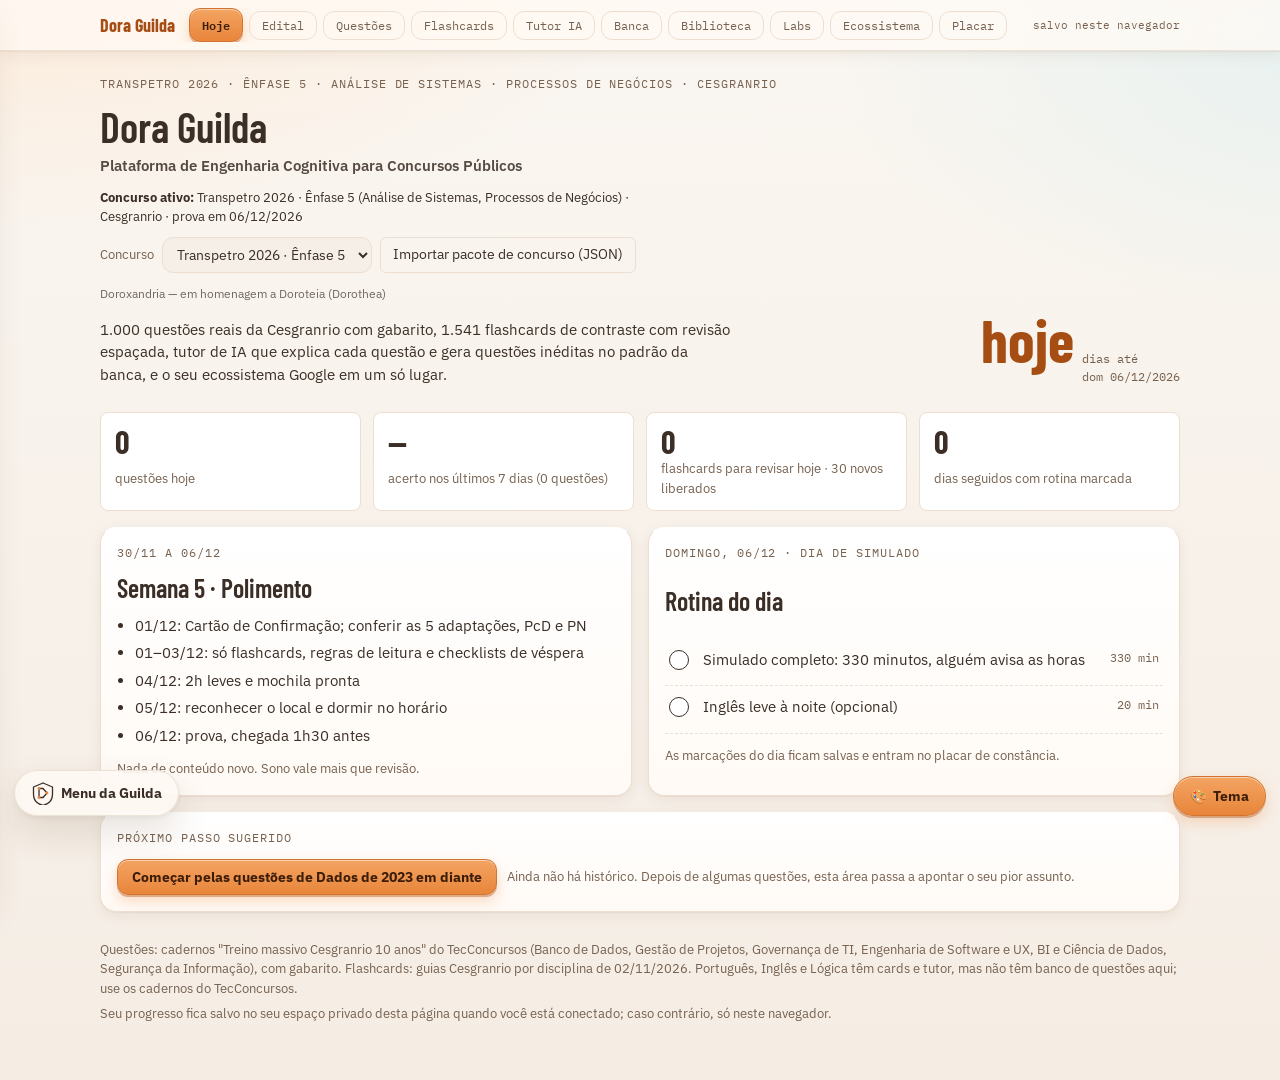
==== commit a0afe7a4: "Identidade gráfica Constelação da Guilda: ícones, marca, capa, avatares, PNGs do app; plano da versã" ====
--- a/index.html
+++ b/index.html
@@ -155,7 +155,7 @@
 footer{padding-top:28px;font-size:13px;color:var(--muted);display:grid;gap:6px}
 @media (prefers-reduced-motion:reduce){*{transition:none!important;animation:none!important}}
 </style>
-<link rel="stylesheet" href="temas.css"><link rel="stylesheet" href="tema.css"><script src="tema.js"></script><script src="guilda.js"></script><script src="abrir.js" defer></script>
+<link rel="icon" type="image/svg+xml" href="identidade/marca.svg"><link rel="stylesheet" href="temas.css"><link rel="stylesheet" href="tema.css"><script src="tema.js"></script><script src="guilda.js"></script><script src="abrir.js" defer></script>
 
 <nav class="top" aria-label="Áreas"><div class="in">
   <span class="brand">Dora Guilda</span>
--- a/tema.css
+++ b/tema.css
@@ -103,3 +103,6 @@
 html.embed #gdb,html.embed #gd,html.embed #gds{display:none!important}
 
 @media (max-width:520px){#fw{display:none}.bt small{display:none}}
+/* ícones da constelação */
+.gi{display:block}.gi .nd{fill:var(--destaque,#FF7A00);stroke:none}
+#gd .gdl i svg,.sb .logo i svg{width:34px;height:34px}.sb .logo i,#gd .gdl i{display:grid;place-items:center}
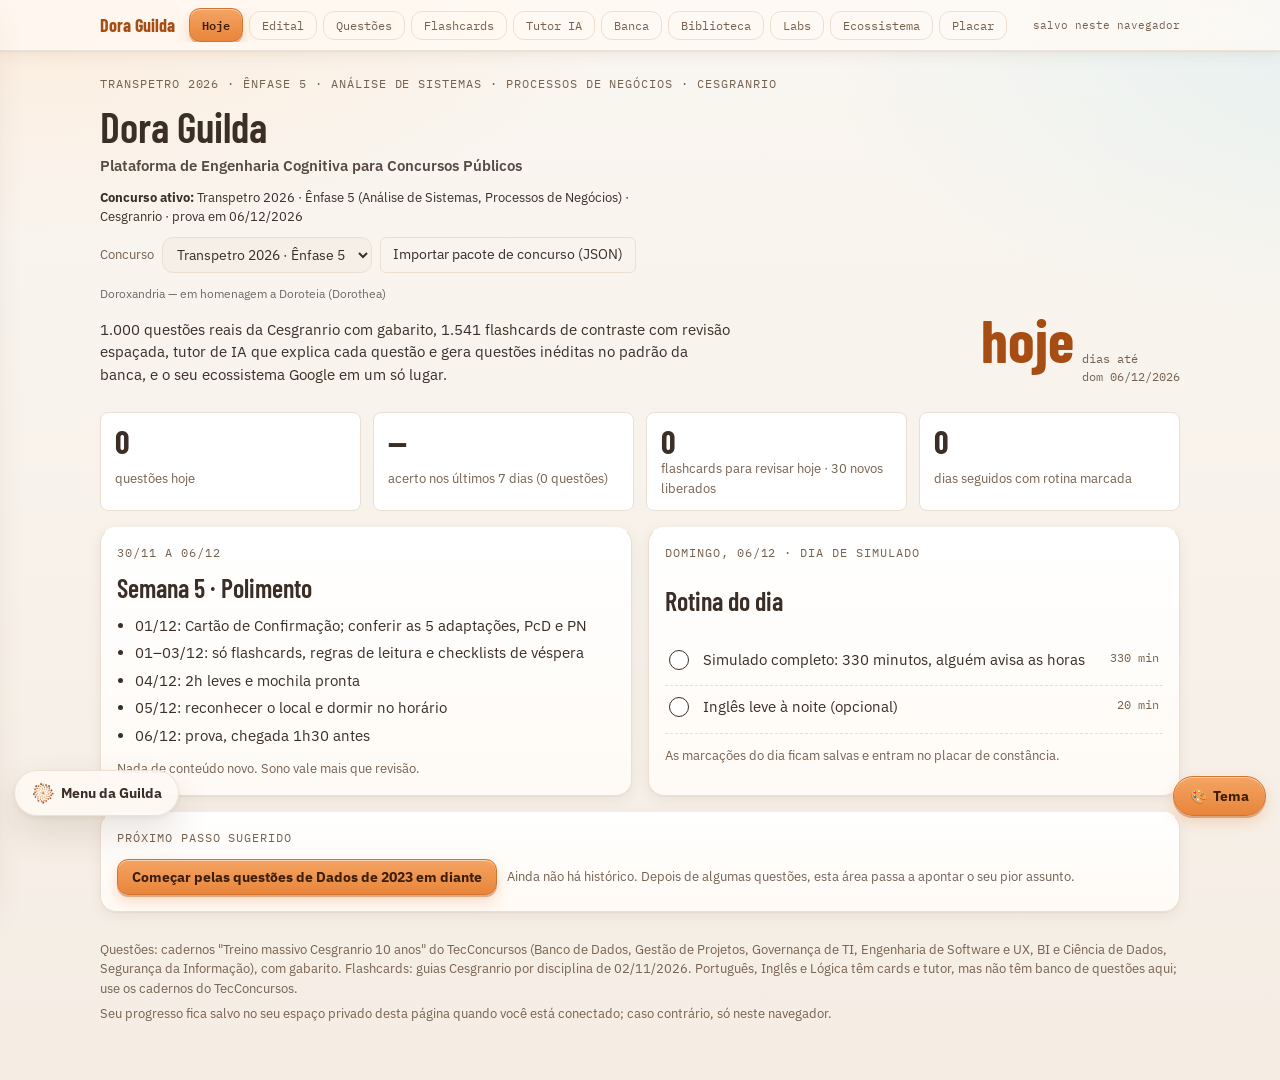
==== commit f80b0cbd: "Kit premium do girassol no site: símbolo com volume, ícones escuros, favicon, apple-touch, abertura " ====
--- a/index.html
+++ b/index.html
@@ -155,7 +155,7 @@
 footer{padding-top:28px;font-size:13px;color:var(--muted);display:grid;gap:6px}
 @media (prefers-reduced-motion:reduce){*{transition:none!important;animation:none!important}}
 </style>
-<link rel="icon" type="image/svg+xml" href="identidade/marca.svg"><link rel="stylesheet" href="temas.css"><link rel="stylesheet" href="tema.css"><script src="tema.js"></script><script src="guilda.js"></script><script src="abrir.js" defer></script>
+<link rel="icon" type="image/svg+xml" href="favicon.svg"><link rel="apple-touch-icon" href="apple-touch-icon-180.png"><meta property="og:image" content="identidade/premium/oficial/og-1200x630-escuro.png"><meta name="theme-color" content="#211a16"><link rel="stylesheet" href="temas.css"><link rel="stylesheet" href="tema.css"><script src="tema.js"></script><script src="guilda.js"></script><script src="abrir.js" defer></script>
 
 <nav class="top" aria-label="Áreas"><div class="in">
   <span class="brand">Dora Guilda</span>
--- a/tema.css
+++ b/tema.css
@@ -104,5 +104,14 @@
 
 @media (max-width:520px){#fw{display:none}.bt small{display:none}}
 /* ícones da constelação */
-.gi{display:block}.gi .nd{fill:var(--destaque,#FF7A00);stroke:none}
+.gi{display:block}
 #gd .gdl i svg,.sb .logo i svg{width:34px;height:34px}.sb .logo i,#gd .gdl i{display:grid;place-items:center}
+
+/* girassol que gira (logo e carregando); "Movimento reduzido" desliga tudo pela regra acima */
+@keyframes dgGira{to{transform:rotate(360deg)}}
+.gi.gm{transform-origin:50% 50%}
+.gi.gm.giro-lento{animation:dgGira 48s linear infinite}
+.gi.gm.giro-rapido{animation:dgGira 4.5s linear infinite}
+a:hover>i>.gi.gm.giro-lento,button:hover .gi.gm.giro-lento,.logo:hover .gi.gm.giro-lento{animation-duration:7s}
+@media (prefers-reduced-motion:reduce){.gi.gm.giro-lento,.gi.gm.giro-rapido{animation:none}}
+.carregando{display:flex;align-items:center;gap:12px;padding:34px 0}
